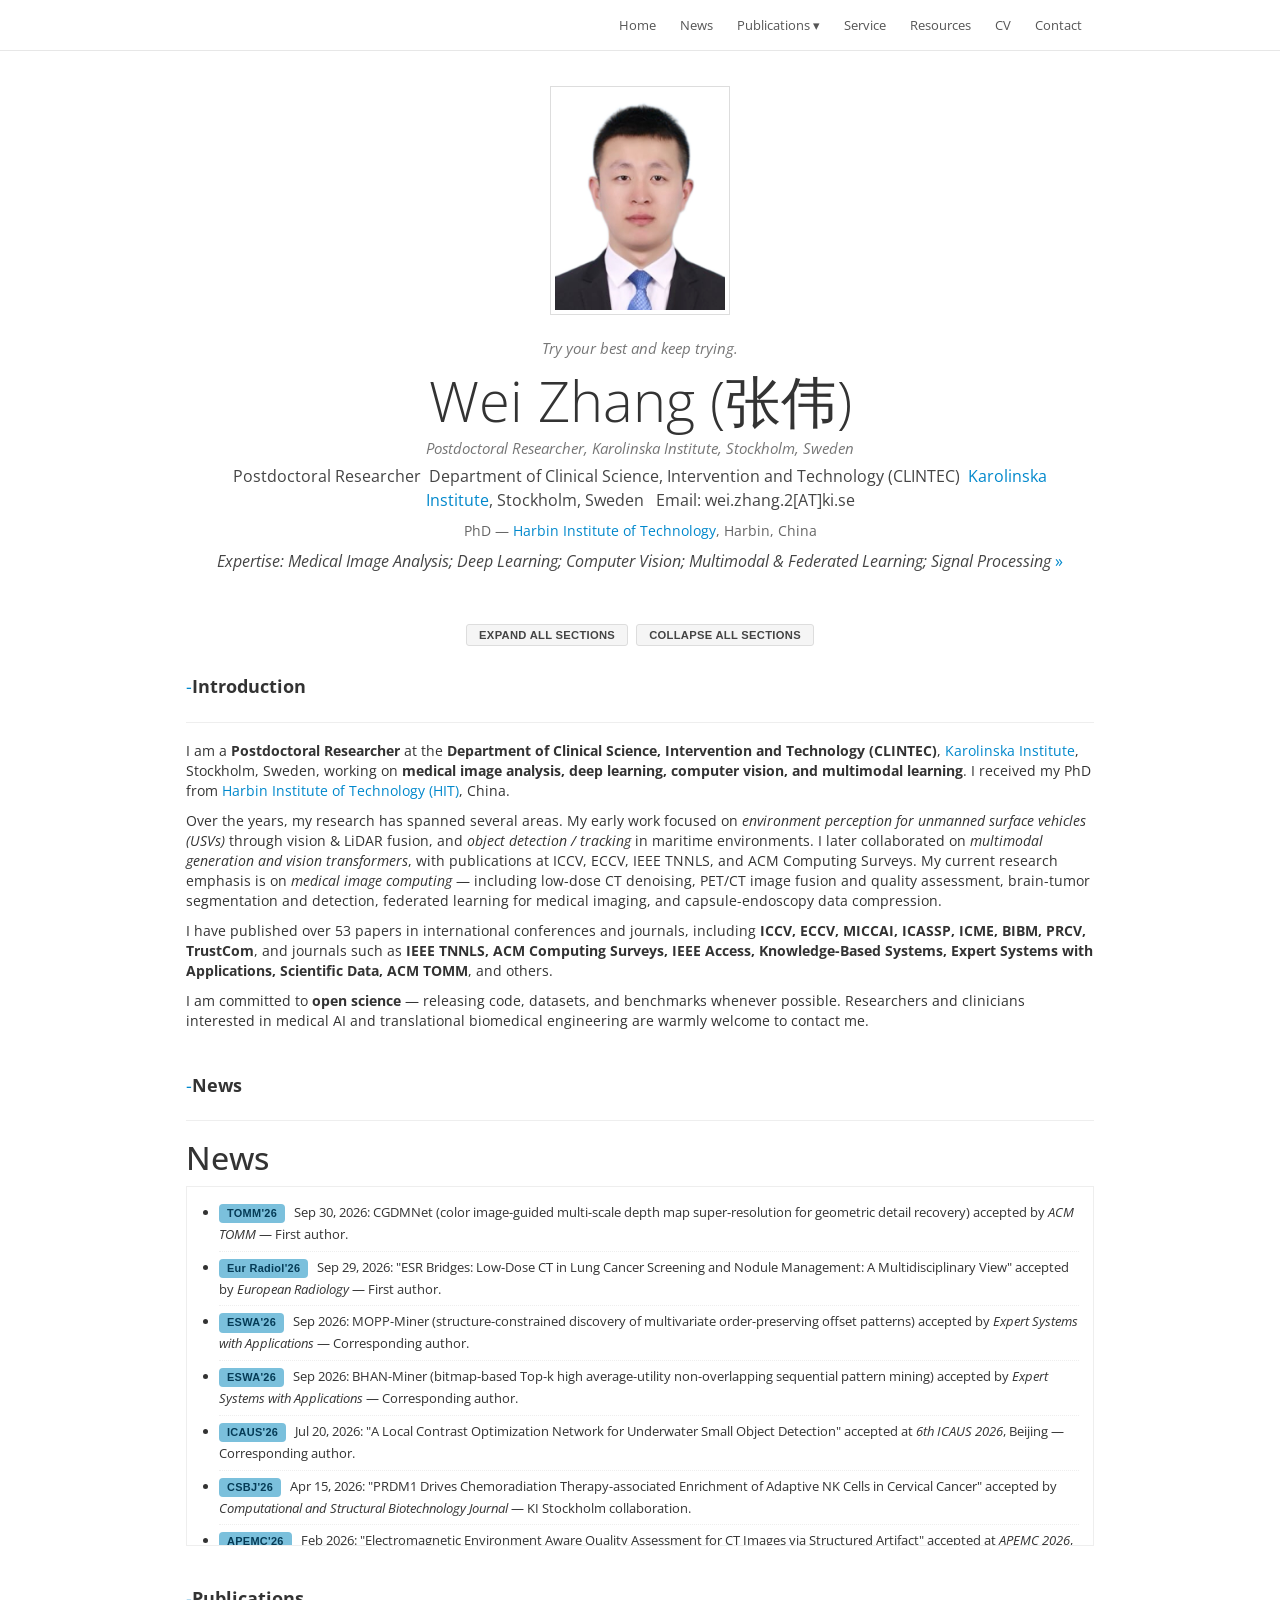
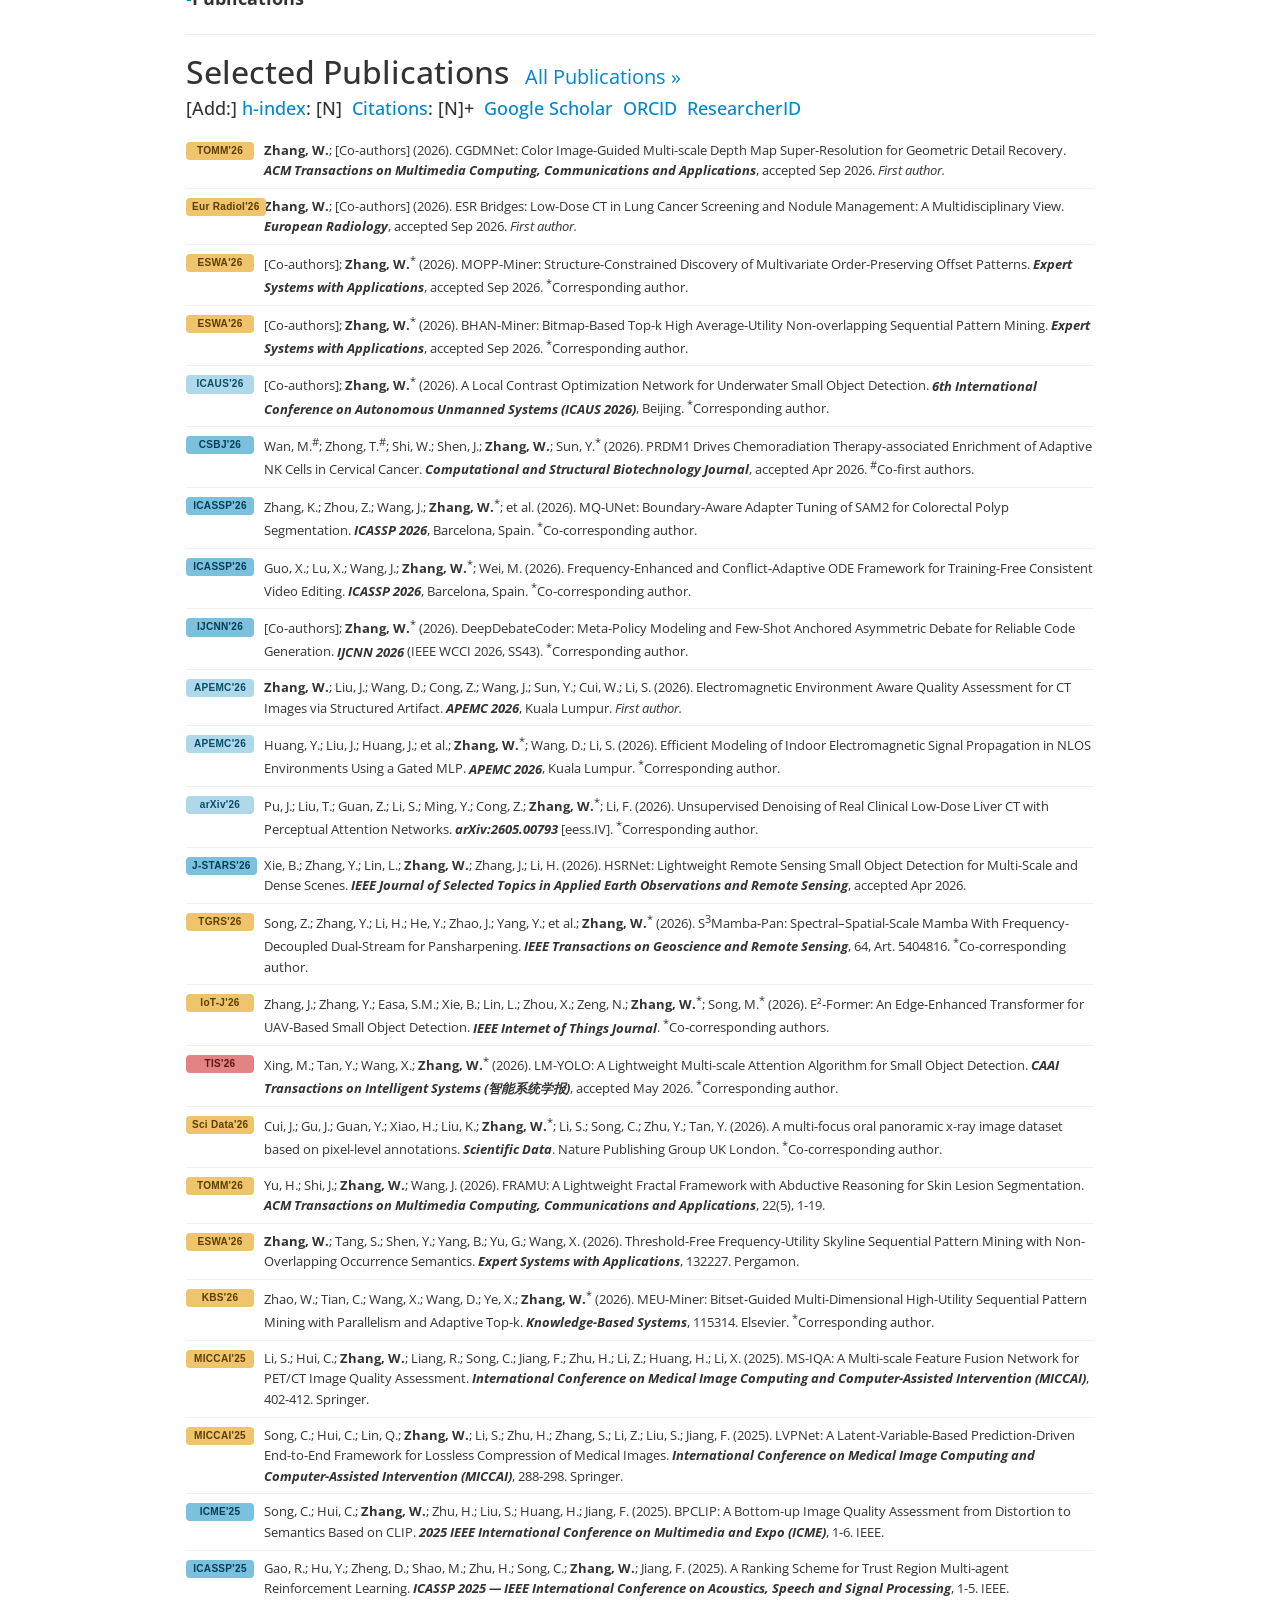
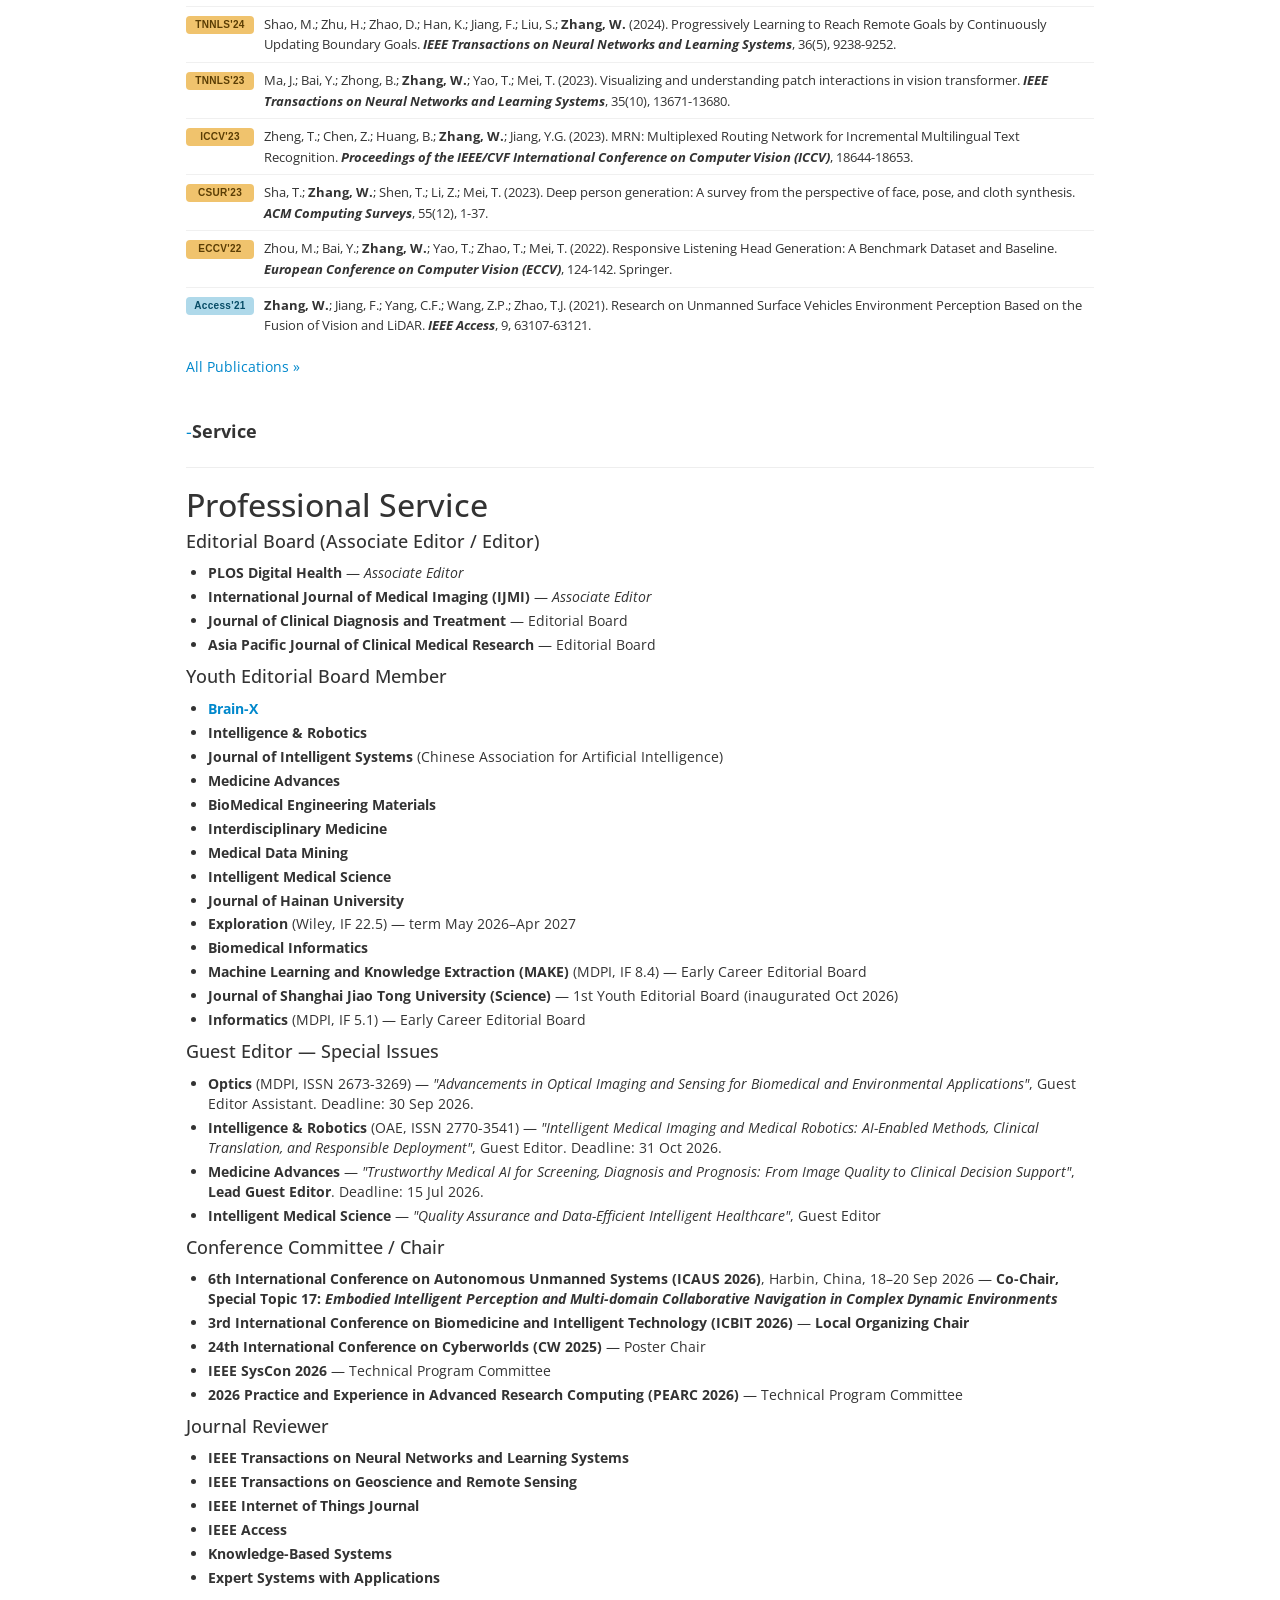
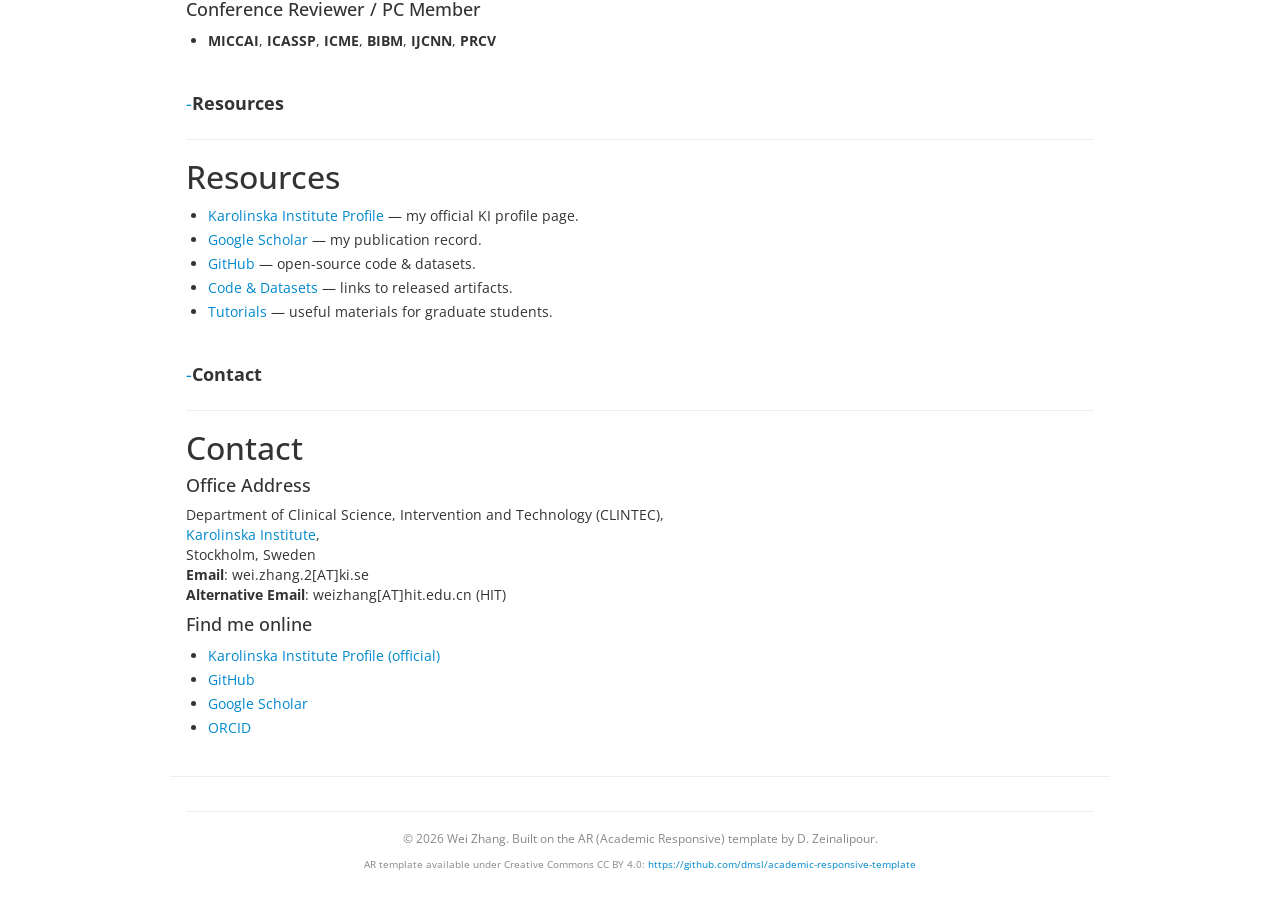
==== index.html @ 5ee2e635 "Add Informatics (MDPI) Early Career Editorial Board to News and Service Co-Authored-By: Claude Sonne" ====
<!DOCTYPE html>
<html lang="en">
<head>
<meta charset="UTF-8">
<meta name="viewport" content="width=device-width, initial-scale=1.0">
<title>[ Wei Zhang @ Karolinska Institute ]</title>
<link rel="stylesheet" href="style.css">
</head>
<body>

<nav class="navbar">
  <div class="navbar-inner">
    <a href="#intro" class="brand">
      <img src="images/logo.jpg" alt="logo" onerror="this.style.display='none'">
    </a>
    <button class="nav-toggle" onclick="document.querySelector('.nav-links').classList.toggle('open')">&#9776;</button>
    <ul class="nav-links">
      <li><a href="#intro">Home</a></li>
      <li><a href="#news">News</a></li>
      <li class="dropdown">
        <a href="#publications">Publications &#9662;</a>
        <ul class="dropdown-menu">
          <li><a href="#publications">Selected</a></li>
          <li><a href="all_publications.html">All</a></li>
        </ul>
      </li>
      <li><a href="#service">Service</a></li>
      <li><a href="#resources">Resources</a></li>
      <li><a href="Wei ZhangCV.pdf">CV</a></li>
      <li><a href="#contact">Contact</a></li>
    </ul>
  </div>
</nav>

<header id="intro" class="header">
  <div class="header-inner">
    <a href="photo.png"><img class="profile-photo" src="photo.png" alt="Wei Zhang"></a>
    <h5 class="motto"><em>Try your best and keep trying.</em></h5>
    <h1 class="name">Wei Zhang (&#24352;&#20255;)</h1>
    <h5><em>Postdoctoral Researcher, Karolinska Institute, Stockholm, Sweden</em></h5>
    <h4>
      Postdoctoral Researcher
      &nbsp;Department of Clinical Science, Intervention and Technology (CLINTEC)
      &nbsp;<a href="https://ki.se/en/people/wei-zhang-2">Karolinska Institute</a>, Stockholm, Sweden
      &nbsp;&nbsp;Email: wei.zhang.2[AT]ki.se
    </h4>
    <h4 style="font-size:14px;color:#666;">
      PhD &mdash; <a href="http://www.hit.edu.cn/">Harbin Institute of Technology</a>, Harbin, China
    </h4>
    <h4><em>Expertise: Medical Image Analysis; Deep Learning; Computer Vision; Multimodal &amp; Federated Learning; Signal Processing</em> <a href="#intro">&raquo;</a></h4>
  </div>
</header>

<div class="container expand-controls">
  <button onclick="expandAll()" class="btn"><strong>EXPAND ALL SECTIONS</strong></button>
  <button onclick="collapseAll()" class="btn"><strong>COLLAPSE ALL SECTIONS</strong></button>
</div>

<section class="container section" id="introduction">
  <details open>
    <summary><strong>Introduction</strong></summary>
    <hr>
    <p>
      I am a <strong>Postdoctoral Researcher</strong> at the <strong>Department of Clinical Science, Intervention and Technology (CLINTEC)</strong>, <a href="https://ki.se/en/people/wei-zhang-2">Karolinska Institute</a>,
      Stockholm, Sweden, working on
      <strong>medical image analysis, deep learning, computer vision, and multimodal learning</strong>.
      I received my PhD from <a href="http://www.hit.edu.cn/">Harbin Institute of Technology (HIT)</a>, China.
    </p>
    <p>
      Over the years, my research has spanned several areas. My early work focused on
      <em>environment perception for unmanned surface vehicles (USVs)</em> through vision &amp; LiDAR fusion,
      and <em>object detection / tracking</em> in maritime environments. I later collaborated on
      <em>multimodal generation and vision transformers</em>, with publications at ICCV, ECCV, IEEE TNNLS,
      and ACM Computing Surveys. My current research emphasis is on
      <em>medical image computing</em> &mdash; including low-dose CT denoising, PET/CT image fusion and quality
      assessment, brain-tumor segmentation and detection, federated learning for medical imaging,
      and capsule-endoscopy data compression.
    </p>
    <p>
      I have published over 53 papers in international conferences and journals, including
      <strong>ICCV, ECCV, MICCAI, ICASSP, ICME, BIBM, PRCV, TrustCom</strong>,
      and journals such as
      <strong>IEEE TNNLS, ACM Computing Surveys, IEEE Access, Knowledge-Based Systems,
      Expert Systems with Applications, Scientific Data, ACM TOMM</strong>, and others.
    </p>
    <p>
      I am committed to <strong>open science</strong> &mdash; releasing code, datasets, and benchmarks
      whenever possible. Researchers and clinicians interested in medical AI and translational
      biomedical engineering are warmly welcome to contact me.
    </p>
  </details>
</section>

<section class="container section" id="news">
  <details open>
    <summary><strong>News</strong></summary>
    <hr>
    <h2>News</h2>
    <ul class="news-list">
      <li><span class="tag tag-paper">TOMM'26</span> Sep 30, 2026: CGDMNet (color image-guided multi-scale depth map super-resolution for geometric detail recovery) accepted by <em>ACM TOMM</em> &mdash; First author.</li>
      <li><span class="tag tag-paper">Eur Radiol'26</span> Sep 29, 2026: "ESR Bridges: Low-Dose CT in Lung Cancer Screening and Nodule Management: A Multidisciplinary View" accepted by <em>European Radiology</em> &mdash; First author.</li>
      <li><span class="tag tag-paper">ESWA'26</span> Sep 2026: MOPP-Miner (structure-constrained discovery of multivariate order-preserving offset patterns) accepted by <em>Expert Systems with Applications</em> &mdash; Corresponding author.</li>
      <li><span class="tag tag-paper">ESWA'26</span> Sep 2026: BHAN-Miner (bitmap-based Top-k high average-utility non-overlapping sequential pattern mining) accepted by <em>Expert Systems with Applications</em> &mdash; Corresponding author.</li>
      <li><span class="tag tag-paper">ICAUS'26</span> Jul 20, 2026: "A Local Contrast Optimization Network for Underwater Small Object Detection" accepted at <em>6th ICAUS 2026</em>, Beijing &mdash; Corresponding author.</li>
      <li><span class="tag tag-paper">CSBJ'26</span> Apr 15, 2026: "PRDM1 Drives Chemoradiation Therapy-associated Enrichment of Adaptive NK Cells in Cervical Cancer" accepted by <em>Computational and Structural Biotechnology Journal</em> &mdash; KI Stockholm collaboration.</li>
      <li><span class="tag tag-paper">APEMC'26</span> Feb 2026: "Electromagnetic Environment Aware Quality Assessment for CT Images via Structured Artifact" accepted at <em>APEMC 2026</em>, Kuala Lumpur &mdash; First author.</li>
      <li><span class="tag tag-paper">APEMC'26</span> Feb 2026: "Efficient Modeling of Indoor Electromagnetic Signal Propagation in NLOS Environments Using a Gated MLP" accepted at <em>APEMC 2026</em>, Kuala Lumpur &mdash; Corresponding author.</li>
      <li><span class="tag tag-paper">IJCNN'26</span> Mar 21, 2026: DeepDebateCoder (meta-policy modeling &amp; few-shot anchored asymmetric debate for reliable code generation) accepted at <em>IJCNN 2026</em> (WCCI 2026, SS43 Computational Intelligence and Software Engineering) &mdash; Corresponding author.</li>
      <li><span class="tag tag-paper">ICASSP'26</span> Apr 21, 2026 (Xplore): Frequency-enhanced &amp; conflict-adaptive ODE framework for training-free consistent video editing accepted at <em>ICASSP 2026</em>, Barcelona &mdash; Co-corresponding author.</li>
      <li><span class="tag tag-paper">ICASSP'26</span> Apr 21, 2026 (Xplore): MQ-UNet (boundary-aware SAM2 adapter for colorectal polyp segmentation) accepted at <em>ICASSP 2026</em>, Barcelona &mdash; Co-corresponding author.</li>
      <li><span class="tag tag-paper">arXiv'26</span> May 1, 2026: Unsupervised denoising for low-dose liver CT with perceptual attention networks released on <a href="https://arxiv.org/abs/2605.00793">arXiv:2605.00793</a> &mdash; Corresponding author.</li>
      <li><span class="tag tag-paper">J-STARS'26</span> Apr 19, 2026: HSRNet (lightweight remote sensing small object detection) accepted by <em>IEEE J-STARS</em> (IF 5.3, Q1).</li>
      <li><span class="tag tag-paper">TGRS'26</span> Apr 21, 2026: S<sup>3</sup>Mamba-Pan (Mamba-based pansharpening with frequency-decoupled dual-stream) published in <em>IEEE Transactions on Geoscience and Remote Sensing</em> (IF 8.6, Q1) &mdash; Co-corresponding author.</li>
      <li><span class="tag tag-paper">IoT-J'26</span> 2026: E&sup2;-Former (edge-enhanced Transformer for UAV-based small object detection) accepted by <em>IEEE Internet of Things Journal</em> &mdash; Corresponding author.</li>
      <li><span class="tag tag-paper">TIS'26</span> May 2026: LM-YOLO (lightweight multi-scale attention for small-object detection) accepted by <em>CAAI Transactions on Intelligent Systems (&#26234;&#33021;&#31995;&#32479;&#23398;&#25253;)</em> &mdash; Corresponding author.</li>
      <li><span class="tag tag-paper">TIS'26</span> Feb 2026: Comparative study on fine-grained controllability of AI image generation accepted by <em>CAAI Transactions on Intelligent Systems (&#26234;&#33021;&#31995;&#32479;&#23398;&#25253;)</em>.</li>
      <li><span class="tag tag-paper">Sci Data'26</span> A multi-focus oral panoramic X-ray image dataset paper accepted by <em>Scientific Data</em> &mdash; Co-corresponding author.</li>
      <li><span class="tag tag-paper">TOMM'26</span> FRAMU (lightweight fractal framework for skin lesion segmentation) accepted by <em>ACM TOMM</em>.</li>
      <li><span class="tag tag-paper">ESWA'26</span> Threshold-free frequency-utility skyline sequential pattern mining accepted by <em>Expert Systems with Applications</em>.</li>
      <li><span class="tag tag-paper">KBS'26</span> MEU-Miner accepted by <em>Knowledge-Based Systems</em> &mdash; Corresponding author.</li>
      <li><span class="tag tag-paper">BIBM'25</span> Nov 2025: Four papers accepted by IEEE BIBM (CMC-GAN, YOLO-DCS, MARS-Net, GAN-based LDCT denoising).</li>
      <li><span class="tag tag-paper">MICCAI'25</span> Jul 2025: Two papers accepted by MICCAI (LVPNet, MS-IQA).</li>
      <li><span class="tag tag-paper">ICME'25</span> Jun 2025: BPCLIP paper accepted by IEEE ICME.</li>
      <li><span class="tag tag-paper">ICASSP'25</span> Apr 2025: Trust-region MARL ranking scheme accepted by ICASSP.</li>
      <li><span class="tag tag-paper">TNNLS'24</span> Paper on continuously updating boundary goals accepted by IEEE TNNLS.</li>
      <li><span class="tag tag-paper">JSPS'25</span> MAET (masked autoencoding for time-series anomaly detection) accepted by <em>Journal of Signal Processing Systems</em>.</li>
      <li><span class="tag tag-paper">Access'24</span> 3D CNN for pulmonary nodule detection accepted by IEEE Access.</li>
      <li><span class="tag tag-paper">Elec'24</span> Supervised deep network for low-dose CT denoising accepted by <em>Electronics</em>.</li>
      <li><span class="tag tag-paper">MONET'24</span> Wireless capsule endoscopy DL compression accepted by <em>Mobile Networks &amp; Applications</em>.</li>
      <li><span class="tag tag-paper">IJIST'24</span> Federated learning framework for brain-tumor segmentation accepted.</li>
      <li><span class="tag tag-paper">TNNLS'23</span> Visualizing and understanding patch interactions in ViT accepted by IEEE TNNLS.</li>
      <li><span class="tag tag-paper">ICCV'23</span> MRN (incremental multilingual text recognition) accepted by ICCV.</li>
      <li><span class="tag tag-paper">CSUR'23</span> Survey on deep person generation accepted by ACM Computing Surveys.</li>
      <li><span class="tag tag-paper">Access'21</span> Research on USV environment perception accepted by IEEE Access.</li>
      <li><span class="tag tag-grant">Grant</span> <b>Dec 2025:</b> Awarded by <a href="https://www.larshiertasminne.se/">Stiftelsen Lars Hiertas Minne</a> (Sweden), 160,000 SEK, for the project "<em>Robust PET/CT Quality Assessment Methods for Clinical Applications</em>" (PI).</li>
      <li><span class="tag tag-editor">Editor</span> Oct 2026: Confirmed onto the Early Career Editorial Board of <em>Informatics</em>, MDPI (IF 5.1, CiteScore 9.1, Q1).</li>
      <li><span class="tag tag-editor">Editor</span> Sep 29, 2026: Welcomed to the inaugural Youth Editorial Board of <em>Journal of Shanghai Jiao Tong University (Science)</em>; inauguration ceremony 23 Oct 2026, Xuhui Campus, SJTU.</li>
      <li><span class="tag tag-editor">Editor</span> Jul 31, 2026: Invited onto the Early Career Editorial Board of <em>Machine Learning and Knowledge Extraction (MAKE)</em>, MDPI (IF 8.4, Q1).</li>
      <li><span class="tag tag-editor">Editor</span> Jun 8, 2026: Welcomed as Youth Editorial Board Member of <em>Biomedical Informatics</em>.</li>
      <li><span class="tag tag-editor">Editor</span> Apr 30, 2026: Appointed Youth Editorial Board Member of <em>Exploration</em> (Wiley, IF 22.5), term May 2026&ndash;Apr 2027.</li>
      <li><span class="tag tag-journey">New Journey</span> <em>(Add: 加入新单位 / 访问学者 etc.)</em></li>
      <li><span class="tag tag-book">Book</span> <em>(Add: 专著 / 章节 etc.)</em></li>
    </ul>
  </details>
</section>

<section class="container section" id="publications">
  <details open>
    <summary><strong>Publications</strong></summary>
    <hr>
    <h2>Selected Publications <a href="all_publications.html" class="small-link">All Publications &raquo;</a></h2>
    <h4>
      [Add:] <a href="#">h-index</a>: [N]
      &nbsp;<a href="#">Citations</a>: [N]+
      &nbsp;<a href="https://scholar.google.com/">Google Scholar</a>
      &nbsp;<a href="#">ORCID</a>
      &nbsp;<a href="#">ResearcherID</a>
    </h4>
    <ul class="pub-list">
        <li><span class="venue-tag v-top">TOMM'26</span>
        <b>Zhang, W.</b>; [Co-authors] (2026). CGDMNet: Color Image-Guided Multi-scale Depth Map Super-Resolution for Geometric Detail Recovery. <strong><em>ACM Transactions on Multimedia Computing, Communications and Applications</em></strong>, accepted Sep 2026. <em>First author.</em>
        </li>

        <li><span class="venue-tag v-top">Eur Radiol'26</span>
        <b>Zhang, W.</b>; [Co-authors] (2026). ESR Bridges: Low-Dose CT in Lung Cancer Screening and Nodule Management: A Multidisciplinary View. <strong><em>European Radiology</em></strong>, accepted Sep 2026. <em>First author.</em>
        </li>

        <li><span class="venue-tag v-top">ESWA'26</span>
        [Co-authors]; <b>Zhang, W.</b><sup>*</sup> (2026). MOPP-Miner: Structure-Constrained Discovery of Multivariate Order-Preserving Offset Patterns. <strong><em>Expert Systems with Applications</em></strong>, accepted Sep 2026. <sup>*</sup>Corresponding author.
        </li>

        <li><span class="venue-tag v-top">ESWA'26</span>
        [Co-authors]; <b>Zhang, W.</b><sup>*</sup> (2026). BHAN-Miner: Bitmap-Based Top-k High Average-Utility Non-overlapping Sequential Pattern Mining. <strong><em>Expert Systems with Applications</em></strong>, accepted Sep 2026. <sup>*</sup>Corresponding author.
        </li>

        <li><span class="venue-tag v-minor">ICAUS'26</span>
        [Co-authors]; <b>Zhang, W.</b><sup>*</sup> (2026). A Local Contrast Optimization Network for Underwater Small Object Detection. <strong><em>6th International Conference on Autonomous Unmanned Systems (ICAUS 2026)</em></strong>, Beijing. <sup>*</sup>Corresponding author.
        </li>

        <li><span class="venue-tag v-major">CSBJ'26</span>
        Wan, M.<sup>#</sup>; Zhong, T.<sup>#</sup>; Shi, W.; Shen, J.; <b>Zhang, W.</b>; Sun, Y.<sup>*</sup> (2026). PRDM1 Drives Chemoradiation Therapy-associated Enrichment of Adaptive NK Cells in Cervical Cancer. <strong><em>Computational and Structural Biotechnology Journal</em></strong>, accepted Apr 2026. <sup>#</sup>Co-first authors.
        </li>

        <li><span class="venue-tag v-major">ICASSP'26</span>
        Zhang, K.; Zhou, Z.; Wang, J.; <b>Zhang, W.</b><sup>*</sup>; et al. (2026). MQ-UNet: Boundary-Aware Adapter Tuning of SAM2 for Colorectal Polyp Segmentation. <strong><em>ICASSP 2026</em></strong>, Barcelona, Spain. <sup>*</sup>Co-corresponding author.
        </li>

        <li><span class="venue-tag v-major">ICASSP'26</span>
        Guo, X.; Lu, X.; Wang, J.; <b>Zhang, W.</b><sup>*</sup>; Wei, M. (2026). Frequency-Enhanced and Conflict-Adaptive ODE Framework for Training-Free Consistent Video Editing. <strong><em>ICASSP 2026</em></strong>, Barcelona, Spain. <sup>*</sup>Co-corresponding author.
        </li>

        <li><span class="venue-tag v-major">IJCNN'26</span>
        [Co-authors]; <b>Zhang, W.</b><sup>*</sup> (2026). DeepDebateCoder: Meta-Policy Modeling and Few-Shot Anchored Asymmetric Debate for Reliable Code Generation. <strong><em>IJCNN 2026</em></strong> (IEEE WCCI 2026, SS43). <sup>*</sup>Corresponding author.
        </li>

        <li><span class="venue-tag v-minor">APEMC'26</span>
        <b>Zhang, W.</b>; Liu, J.; Wang, D.; Cong, Z.; Wang, J.; Sun, Y.; Cui, W.; Li, S. (2026). Electromagnetic Environment Aware Quality Assessment for CT Images via Structured Artifact. <strong><em>APEMC 2026</em></strong>, Kuala Lumpur. <em>First author.</em>
        </li>

        <li><span class="venue-tag v-minor">APEMC'26</span>
        Huang, Y.; Liu, J.; Huang, J.; et al.; <b>Zhang, W.</b><sup>*</sup>; Wang, D.; Li, S. (2026). Efficient Modeling of Indoor Electromagnetic Signal Propagation in NLOS Environments Using a Gated MLP. <strong><em>APEMC 2026</em></strong>, Kuala Lumpur. <sup>*</sup>Corresponding author.
        </li>

        <li><span class="venue-tag v-minor">arXiv'26</span>
        Pu, J.; Liu, T.; Guan, Z.; Li, S.; Ming, Y.; Cong, Z.; <b>Zhang, W.</b><sup>*</sup>; Li, F. (2026). Unsupervised Denoising of Real Clinical Low-Dose Liver CT with Perceptual Attention Networks. <strong><em>arXiv:2605.00793</em></strong> [eess.IV]. <sup>*</sup>Corresponding author.
        </li>

        <li><span class="venue-tag v-major">J-STARS'26</span>
        Xie, B.; Zhang, Y.; Lin, L.; <b>Zhang, W.</b>; Zhang, J.; Li, H. (2026). HSRNet: Lightweight Remote Sensing Small Object Detection for Multi-Scale and Dense Scenes. <strong><em>IEEE Journal of Selected Topics in Applied Earth Observations and Remote Sensing</em></strong>, accepted Apr 2026.
        </li>

        <li><span class="venue-tag v-top">TGRS'26</span>
        Song, Z.; Zhang, Y.; Li, H.; He, Y.; Zhao, J.; Yang, Y.; et al.; <b>Zhang, W.</b><sup>*</sup> (2026). S<sup>3</sup>Mamba-Pan: Spectral&ndash;Spatial-Scale Mamba With Frequency-Decoupled Dual-Stream for Pansharpening. <strong><em>IEEE Transactions on Geoscience and Remote Sensing</em></strong>, 64, Art. 5404816. <sup>*</sup>Co-corresponding author.
        </li>

        <li><span class="venue-tag v-top">IoT-J'26</span>
        Zhang, J.; Zhang, Y.; Easa, S.M.; Xie, B.; Lin, L.; Zhou, X.; Zeng, N.; <b>Zhang, W.</b><sup>*</sup>; Song, M.<sup>*</sup> (2026). E&sup2;-Former: An Edge-Enhanced Transformer for UAV-Based Small Object Detection. <strong><em>IEEE Internet of Things Journal</em></strong>. <sup>*</sup>Co-corresponding authors.
        </li>

        <li><span class="venue-tag v-cn">TIS'26</span>
        Xing, M.; Tan, Y.; Wang, X.; <b>Zhang, W.</b><sup>*</sup> (2026). LM-YOLO: A Lightweight Multi-scale Attention Algorithm for Small Object Detection. <strong><em>CAAI Transactions on Intelligent Systems (&#26234;&#33021;&#31995;&#32479;&#23398;&#25253;)</em></strong>, accepted May 2026. <sup>*</sup>Corresponding author.
        </li>

        <li><span class="venue-tag v-top">Sci Data'26</span>
        Cui, J.; Gu, J.; Guan, Y.; Xiao, H.; Liu, K.; <b>Zhang, W.</b><sup>*</sup>; Li, S.; Song, C.; Zhu, Y.; Tan, Y. (2026). A multi-focus oral panoramic x-ray image dataset based on pixel-level annotations. <strong><em>Scientific Data</em></strong>. Nature Publishing Group UK London. <sup>*</sup>Co-corresponding author.
        </li>

        <li><span class="venue-tag v-top">TOMM'26</span>
        Yu, H.; Shi, J.; <b>Zhang, W.</b>; Wang, J. (2026). FRAMU: A Lightweight Fractal Framework with Abductive Reasoning for Skin Lesion Segmentation. <strong><em>ACM Transactions on Multimedia Computing, Communications and Applications</em></strong>, 22(5), 1-19.
        </li>

        <li><span class="venue-tag v-top">ESWA'26</span>
        <b>Zhang, W.</b>; Tang, S.; Shen, Y.; Yang, B.; Yu, G.; Wang, X. (2026). Threshold-Free Frequency-Utility Skyline Sequential Pattern Mining with Non-Overlapping Occurrence Semantics. <strong><em>Expert Systems with Applications</em></strong>, 132227. Pergamon.
        </li>

        <li><span class="venue-tag v-top">KBS'26</span>
        Zhao, W.; Tian, C.; Wang, X.; Wang, D.; Ye, X.; <b>Zhang, W.</b><sup>*</sup> (2026). MEU-Miner: Bitset-Guided Multi-Dimensional High-Utility Sequential Pattern Mining with Parallelism and Adaptive Top-k. <strong><em>Knowledge-Based Systems</em></strong>, 115314. Elsevier. <sup>*</sup>Corresponding author.
        </li>

        <li><span class="venue-tag v-top">MICCAI'25</span>
        Li, S.; Hui, C.; <b>Zhang, W.</b>; Liang, R.; Song, C.; Jiang, F.; Zhu, H.; Li, Z.; Huang, H.; Li, X. (2025). MS-IQA: A Multi-scale Feature Fusion Network for PET/CT Image Quality Assessment. <strong><em>International Conference on Medical Image Computing and Computer-Assisted Intervention (MICCAI)</em></strong>, 402-412. Springer.
        </li>

        <li><span class="venue-tag v-top">MICCAI'25</span>
        Song, C.; Hui, C.; Lin, Q.; <b>Zhang, W.</b>; Li, S.; Zhu, H.; Zhang, S.; Li, Z.; Liu, S.; Jiang, F. (2025). LVPNet: A Latent-Variable-Based Prediction-Driven End-to-End Framework for Lossless Compression of Medical Images. <strong><em>International Conference on Medical Image Computing and Computer-Assisted Intervention (MICCAI)</em></strong>, 288-298. Springer.
        </li>

        <li><span class="venue-tag v-major">ICME'25</span>
        Song, C.; Hui, C.; <b>Zhang, W.</b>; Zhu, H.; Liu, S.; Huang, H.; Jiang, F. (2025). BPCLIP: A Bottom-up Image Quality Assessment from Distortion to Semantics Based on CLIP. <strong><em>2025 IEEE International Conference on Multimedia and Expo (ICME)</em></strong>, 1-6. IEEE.
        </li>

        <li><span class="venue-tag v-major">ICASSP'25</span>
        Gao, R.; Hu, Y.; Zheng, D.; Shao, M.; Zhu, H.; Song, C.; <b>Zhang, W.</b>; Jiang, F. (2025). A Ranking Scheme for Trust Region Multi-agent Reinforcement Learning. <strong><em>ICASSP 2025 &mdash; IEEE International Conference on Acoustics, Speech and Signal Processing</em></strong>, 1-5. IEEE.
        </li>

        <li><span class="venue-tag v-top">TNNLS'24</span>
        Shao, M.; Zhu, H.; Zhao, D.; Han, K.; Jiang, F.; Liu, S.; <b>Zhang, W.</b> (2024). Progressively Learning to Reach Remote Goals by Continuously Updating Boundary Goals. <strong><em>IEEE Transactions on Neural Networks and Learning Systems</em></strong>, 36(5), 9238-9252.
        </li>

        <li><span class="venue-tag v-top">TNNLS'23</span>
        Ma, J.; Bai, Y.; Zhong, B.; <b>Zhang, W.</b>; Yao, T.; Mei, T. (2023). Visualizing and understanding patch interactions in vision transformer. <strong><em>IEEE Transactions on Neural Networks and Learning Systems</em></strong>, 35(10), 13671-13680.
        </li>

        <li><span class="venue-tag v-top">ICCV'23</span>
        Zheng, T.; Chen, Z.; Huang, B.; <b>Zhang, W.</b>; Jiang, Y.G. (2023). MRN: Multiplexed Routing Network for Incremental Multilingual Text Recognition. <strong><em>Proceedings of the IEEE/CVF International Conference on Computer Vision (ICCV)</em></strong>, 18644-18653.
        </li>

        <li><span class="venue-tag v-top">CSUR'23</span>
        Sha, T.; <b>Zhang, W.</b>; Shen, T.; Li, Z.; Mei, T. (2023). Deep person generation: A survey from the perspective of face, pose, and cloth synthesis. <strong><em>ACM Computing Surveys</em></strong>, 55(12), 1-37.
        </li>

        <li><span class="venue-tag v-top">ECCV'22</span>
        Zhou, M.; Bai, Y.; <b>Zhang, W.</b>; Yao, T.; Zhao, T.; Mei, T. (2022). Responsive Listening Head Generation: A Benchmark Dataset and Baseline. <strong><em>European Conference on Computer Vision (ECCV)</em></strong>, 124-142. Springer.
        </li>

        <li><span class="venue-tag v-minor">Access'21</span>
        <b>Zhang, W.</b>; Jiang, F.; Yang, C.F.; Wang, Z.P.; Zhao, T.J. (2021). Research on Unmanned Surface Vehicles Environment Perception Based on the Fusion of Vision and LiDAR. <strong><em>IEEE Access</em></strong>, 9, 63107-63121.
        </li>
    </ul>
    <p><a href="all_publications.html">All Publications &raquo;</a></p>
  </details>
</section>

<section class="container section" id="service">
  <details open>
    <summary><strong>Service</strong></summary>
    <hr>
    <h2>Professional Service</h2>

    <h4>Editorial Board (Associate Editor / Editor)</h4>
    <ul>
      <li><strong>PLOS Digital Health</strong> &mdash; <em>Associate Editor</em></li>
      <li><strong>International Journal of Medical Imaging (IJMI)</strong> &mdash; <em>Associate Editor</em></li>
      <li><strong>Journal of Clinical Diagnosis and Treatment</strong> &mdash; Editorial Board</li>
      <li><strong>Asia Pacific Journal of Clinical Medical Research</strong> &mdash; Editorial Board</li>
    </ul>

    <h4>Youth Editorial Board Member</h4>
    <ul>
      <li><strong><a href="https://www.brain-x.science/">Brain-X</a></strong></li>
      <li><strong>Intelligence &amp; Robotics</strong></li>
      <li><strong>Journal of Intelligent Systems</strong> (Chinese Association for Artificial Intelligence)</li>
      <li><strong>Medicine Advances</strong></li>
      <li><strong>BioMedical Engineering Materials</strong></li>
      <li><strong>Interdisciplinary Medicine</strong></li>
      <li><strong>Medical Data Mining</strong></li>
      <li><strong>Intelligent Medical Science</strong></li>
      <li><strong>Journal of Hainan University</strong></li>
      <li><strong>Exploration</strong> (Wiley, IF 22.5) &mdash; term May 2026&ndash;Apr 2027</li>
      <li><strong>Biomedical Informatics</strong></li>
      <li><strong>Machine Learning and Knowledge Extraction (MAKE)</strong> (MDPI, IF 8.4) &mdash; Early Career Editorial Board</li>
      <li><strong>Journal of Shanghai Jiao Tong University (Science)</strong> &mdash; 1st Youth Editorial Board (inaugurated Oct 2026)</li>
      <li><strong>Informatics</strong> (MDPI, IF 5.1) &mdash; Early Career Editorial Board</li>
    </ul>

    <h4>Guest Editor &mdash; Special Issues</h4>
    <ul>
      <li><strong>Optics</strong> (MDPI, ISSN 2673-3269) &mdash; <em>"Advancements in Optical Imaging and Sensing for Biomedical and Environmental Applications"</em>, Guest Editor Assistant. Deadline: 30 Sep 2026.</li>
      <li><strong>Intelligence &amp; Robotics</strong> (OAE, ISSN 2770-3541) &mdash; <em>"Intelligent Medical Imaging and Medical Robotics: AI-Enabled Methods, Clinical Translation, and Responsible Deployment"</em>, Guest Editor. Deadline: 31 Oct 2026.</li>
      <li><strong>Medicine Advances</strong> &mdash; <em>"Trustworthy Medical AI for Screening, Diagnosis and Prognosis: From Image Quality to Clinical Decision Support"</em>, <b>Lead Guest Editor</b>. Deadline: 15 Jul 2026.</li>
      <li><strong>Intelligent Medical Science</strong> &mdash; <em>"Quality Assurance and Data-Efficient Intelligent Healthcare"</em>, Guest Editor</li>
    </ul>

    <h4>Conference Committee / Chair</h4>
    <ul>
      <li><strong>6th International Conference on Autonomous Unmanned Systems (ICAUS 2026)</strong>, Harbin, China, 18&ndash;20 Sep 2026 &mdash; <b>Co-Chair, Special Topic 17: <em>Embodied Intelligent Perception and Multi-domain Collaborative Navigation in Complex Dynamic Environments</em></b></li>
      <li><strong>3rd International Conference on Biomedicine and Intelligent Technology (ICBIT 2026)</strong> &mdash; <b>Local Organizing Chair</b></li>
      <li><strong>24th International Conference on Cyberworlds (CW 2025)</strong> &mdash; Poster Chair</li>
      <li><strong>IEEE SysCon 2026</strong> &mdash; Technical Program Committee</li>
      <li><strong>2026 Practice and Experience in Advanced Research Computing (PEARC 2026)</strong> &mdash; Technical Program Committee</li>
    </ul>

    <h4>Journal Reviewer</h4>
    <ul>
      <li><strong>IEEE Transactions on Neural Networks and Learning Systems</strong></li>
      <li><strong>IEEE Transactions on Geoscience and Remote Sensing</strong></li>
      <li><strong>IEEE Internet of Things Journal</strong></li>
      <li><strong>IEEE Access</strong></li>
      <li><strong>Knowledge-Based Systems</strong></li>
      <li><strong>Expert Systems with Applications</strong></li>
    </ul>

    <h4>Conference Reviewer / PC Member</h4>
    <ul>
      <li><strong>MICCAI</strong>, <strong>ICASSP</strong>, <strong>ICME</strong>, <strong>BIBM</strong>, <strong>IJCNN</strong>, <strong>PRCV</strong></li>
    </ul>
  </details>
</section>

<section class="container section" id="resources">
  <details open>
    <summary><strong>Resources</strong></summary>
    <hr>
    <h2>Resources</h2>
    <ul>
      <li><a href="https://ki.se/en/people/wei-zhang-2">Karolinska Institute Profile</a> &mdash; my official KI profile page.</li>
      <li><a href="https://scholar.google.com/">Google Scholar</a> &mdash; my publication record.</li>
      <li><a href="https://github.com/tiandaochouqin-Wei">GitHub</a> &mdash; open-source code &amp; datasets.</li>
      <li><a href="#">Code &amp; Datasets</a> &mdash; links to released artifacts.</li>
      <li><a href="#">Tutorials</a> &mdash; useful materials for graduate students.</li>
    </ul>
  </details>
</section>

<section class="container section" id="contact">
  <details open>
    <summary><strong>Contact</strong></summary>
    <hr>
    <h2>Contact</h2>
    <h4>Office Address</h4>
    <p>
      Department of Clinical Science, Intervention and Technology (CLINTEC),<br>
      <a href="https://ki.se/en/people/wei-zhang-2">Karolinska Institute</a>,<br>
      Stockholm, Sweden<br>
      <strong>Email</strong>: wei.zhang.2[AT]ki.se<br>
      <strong>Alternative Email</strong>: weizhang[AT]hit.edu.cn (HIT)
    </p>
    <h4>Find me online</h4>
    <ul>
      <li><a href="https://ki.se/en/people/wei-zhang-2">Karolinska Institute Profile (official)</a></li>
      <li><a href="https://github.com/tiandaochouqin-Wei">GitHub</a></li>
      <li><a href="https://scholar.google.com/">Google Scholar</a></li>
      <li><a href="#">ORCID</a></li>
    </ul>
  </details>
</section>

<footer class="footer">
  <hr>
  <p>&copy; 2026 Wei Zhang. Built on the AR (Academic Responsive) template by D. Zeinalipour.</p>
  <p style="font-size:0.85em;color:#888;">AR template available under Creative Commons CC BY 4.0:
    <a href="https://github.com/dmsl/academic-responsive-template">https://github.com/dmsl/academic-responsive-template</a>
  </p>
</footer>

<script>
function expandAll() { document.querySelectorAll('details').forEach(d => d.open = true); }
function collapseAll() { document.querySelectorAll('details').forEach(d => d.open = false); }
document.querySelectorAll('a[href^="#"]').forEach(a => {
  a.addEventListener('click', function(e) {
    const tgt = document.querySelector(this.getAttribute('href'));
    if (tgt) {
      e.preventDefault();
      tgt.scrollIntoView({behavior:'smooth', block:'start'});
      const det = tgt.querySelector('details');
      if (det) det.open = true;
    }
  });
});
</script>
</body>
</html>
---- style.css ----
/* =====================================================
   Academic Homepage  ~  AR-template flavored
   Designed to closely mirror jieyunbai.github.io
   ===================================================== */
@import url('https://fonts.googleapis.com/css2?family=Open+Sans:wght@300;400;600;700&display=swap');

* { box-sizing: border-box; }
html { scroll-behavior: smooth; scroll-padding-top: 60px; }
body {
  margin: 0;
  font-family: "Open Sans", "Helvetica Neue", Helvetica, Arial,
               "PingFang SC", "Microsoft YaHei", sans-serif;
  font-size: 14px;
  line-height: 1.428;
  color: #333333;
  background: #ffffff;
}

a { color: #08c; text-decoration: none; }
a:hover { color: #005580; text-decoration: underline; }

h1, h2, h3, h4, h5 {
  font-family: inherit;
  font-weight: 500;
  color: inherit;
  line-height: 1.1;
  margin: 10px 0;
}
h1 { font-size: 38.5px; margin-top: 20px; margin-bottom: 10px; }
h2 { font-size: 31.5px; margin-top: 20px; margin-bottom: 10px; }
h3 { font-size: 24.5px; margin-top: 20px; margin-bottom: 10px; }
h4 { font-size: 17.5px; margin-top: 10px; margin-bottom: 10px; }
h5 { font-size: 14px;   margin-top: 10px; margin-bottom: 10px; color: #555; }

hr {
  border: 0;
  border-top: 1px solid #eeeeee;
  margin: 18px 0;
}

p { margin: 0 0 10px; }
em { font-style: italic; }
strong, b { font-weight: 700; }

/* ---------- Navigation ---------- */
.navbar {
  position: sticky;
  top: 0;
  z-index: 1000;
  background: #fff;
  border-bottom: 1px solid #e7e7e7;
  min-height: 50px;
}
.navbar-inner {
  max-width: 940px;
  margin: 0 auto;
  display: flex;
  align-items: center;
  padding: 0 16px;
  min-height: 50px;
}
.brand img { height: 34px; }
.nav-toggle {
  display: none;
  margin-left: auto;
  font-size: 1.4em;
  background: none;
  border: 1px solid #ddd;
  padding: 4px 10px;
  border-radius: 3px;
  cursor: pointer;
}
.nav-links {
  list-style: none;
  margin: 0 0 0 auto;
  padding: 0;
  display: flex;
}
.nav-links li { position: relative; }
.nav-links > li > a {
  display: block;
  padding: 15px 12px;
  color: #555;
  font-size: 0.95em;
  line-height: 20px;
}
.nav-links > li > a:hover {
  color: #08c;
  text-decoration: none;
  background: #fafafa;
}
.dropdown-menu {
  display: none;
  position: absolute;
  top: 100%; left: 0;
  background: #fff;
  border: 1px solid #ddd;
  list-style: none;
  margin: 0;
  padding: 4px 0;
  min-width: 140px;
  box-shadow: 0 2px 4px rgba(0,0,0,0.1);
}
.dropdown:hover .dropdown-menu { display: block; }
.dropdown-menu a {
  display: block;
  padding: 6px 18px;
  color: #555;
}
.dropdown-menu a:hover { background: #f5f5f5; color: #08c; text-decoration: none; }

/* ---------- Header / hero ---------- */
.header {
  background: #fff;
  padding: 35px 16px 25px;
  text-align: center;
}
.header-inner { max-width: 880px; margin: 0 auto; }
.profile-photo {
  width: 180px;
  height: auto;
  max-width: 100%;
  border-radius: 0;
  border: 1px solid #ddd;
  padding: 4px;
  background: #fff;
  margin-bottom: 14px;
}
.motto {
  color: #999;
  font-style: italic;
  font-weight: 300;
  font-size: 17px;
  margin: 8px 0;
}
.name {
  font-size: 56px;
  font-weight: 300;
  line-height: 1.1;
  margin: 14px 0 8px;
  color: #333;
}
.header h4 { color: #444; margin: 8px 0; font-weight: 400; font-size: 16px; line-height: 1.5; }
.header h5 { color: #777; font-style: italic; font-weight: 400; font-size: 15px; margin: 6px 0; }

/* ---------- Container & sections ---------- */
.container {
  max-width: 940px;
  margin: 0 auto;
  padding: 0 16px;
}
.section {
  background: #fff;
  margin: 10px auto;
  padding: 6px 16px;
  border: 0;
  border-radius: 0;
  box-shadow: none;
}
.section details > summary {
  cursor: pointer;
  list-style: none;
  font-size: 18px;
  font-weight: 700;
  color: #333;
  padding: 10px 0 4px;
  outline: none;
  letter-spacing: 0;
  text-transform: none;
}
.section details > summary::-webkit-details-marker { display: none; }
.section details > summary::before {
  content: "+ ";
  display: inline-block;
  color: #999;
  font-weight: 400;
}
.section details[open] > summary::before {
  content: "- ";
  color: #08c;
}

/* Expand/collapse controls */
.expand-controls {
  margin: 16px auto 0;
  text-align: center;
}
.btn {
  background: #f5f5f5;
  border: 1px solid #ddd;
  color: #444;
  padding: 4px 12px;
  border-radius: 3px;
  font-size: 0.8em;
  cursor: pointer;
  margin: 2px;
  text-decoration: none;
  display: inline-block;
  letter-spacing: 0.3px;
}
.btn:hover {
  background: #e6e6e6;
  color: #08c;
  text-decoration: none;
}

/* ---------- News list ---------- */
.news-list {
  list-style: none;
  padding-left: 0;
  margin: 8px 0;
  max-height: 360px;
  overflow-y: auto;
  border: 1px solid #eee;
  padding: 10px 14px;
}
.news-list li {
  padding: 5px 0;
  border-bottom: 1px dotted #eee;
  font-size: 0.92em;
  line-height: 1.7;
  list-style: disc;
  margin-left: 18px;
}
.news-list li:last-child { border-bottom: 0; }
.news-list strong { color: #333; }

/* ---------- Badge / pill tags ---------- */
.tag {
  display: inline-block;
  padding: 2px 8px;
  margin: 0 6px 0 0;
  border-radius: 4px;
  font-size: 0.85em;
  font-weight: 600;
  letter-spacing: 0.3px;
  line-height: 1.4;
  white-space: nowrap;
  vertical-align: middle;
  font-family: "Helvetica Neue", Helvetica, Arial, sans-serif;
}
/* Paper acceptance — blue */
.tag-paper   { background: #7BC0DC; color: #053b56; }
/* Editorial / reviewer — amber/yellow */
.tag-editor  { background: #F0C36D; color: #5a3d04; }
/* Grant / proposal — green */
.tag-grant   { background: #9ECA7A; color: #2c4d0f; }
/* New journey / new affiliation — orange */
.tag-journey { background: #F0B070; color: #5e2f08; }
/* Book / monograph — lighter blue */
.tag-book    { background: #AFD9EA; color: #074c66; }

.small-link { font-size: 0.65em; margin-left: 8px; font-weight: 400; }

/* ---------- Publications (Bai style) ---------- */
.pub-list {
  list-style: none;
  padding-left: 0;
}
.pub-list li {
  padding: 7px 0 7px 78px;
  margin: 0;
  position: relative;
  border: 0;
  border-bottom: 1px solid #f0f0f0;
  background: transparent;
  border-radius: 0;
  font-size: 0.92em;
  line-height: 1.6;
}
.pub-list li:last-child { border-bottom: 0; }
.venue-tag {
  position: absolute;
  left: 0;
  top: 9px;
  min-width: 68px;
  text-align: center;
  display: inline-block;
  padding: 1px 6px;
  background: #7BC0DC;
  color: #053b56;
  font-size: 0.78em;
  font-weight: 600;
  border-radius: 4px;
  letter-spacing: 0.3px;
  font-family: "Helvetica Neue", Helvetica, Arial, sans-serif;
}
/* Venue color variants — re-color based on tier */
.venue-tag.v-top    { background: #F0C36D; color: #5a3d04; }   /* TOP conferences/journals */
.venue-tag.v-major  { background: #7BC0DC; color: #053b56; }   /* MICCAI/TNNLS/etc */
.venue-tag.v-minor  { background: #AFD9EA; color: #074c66; }   /* Workshop/IEEE Access */
.venue-tag.v-cn     { background: #E48383; color: #5a1414; }   /* Chinese top journals (TIS/JEIT/etc) */

/* ---------- Lists in sections ---------- */
.section ul:not(.pub-list):not(.news-list):not(.nav-links):not(.dropdown-menu) {
  padding-left: 22px;
  margin: 6px 0;
}
.section ul:not(.pub-list):not(.news-list) li { padding: 2px 0; }

/* ---------- Footer ---------- */
.footer {
  max-width: 940px;
  margin: 24px auto 16px;
  padding: 16px;
  text-align: center;
  color: #888;
  font-size: 0.85em;
  border-top: 1px solid #eee;
}

/* ---------- Responsive ---------- */
@media (max-width: 768px) {
  .nav-toggle { display: block; }
  .nav-links {
    flex-direction: column;
    width: 100%;
    display: none;
    background: #fff;
    border-top: 1px solid #eee;
    margin: 0;
  }
  .nav-links.open { display: flex; }
  .nav-links > li > a { padding: 10px 16px; }
  .dropdown-menu { position: static; box-shadow: none; border: 0; padding-left: 16px; }
  .profile-photo { width: 140px; }
  .name {
  font-size: 56px;
  font-weight: 300;
  line-height: 1.1;
  margin: 14px 0 8px;
  color: #333;
}
  .pub-list li {
    padding-left: 0;
  }
  .venue-tag {
    position: static;
    display: inline-block;
    width: auto;
    margin-right: 8px;
  }
}
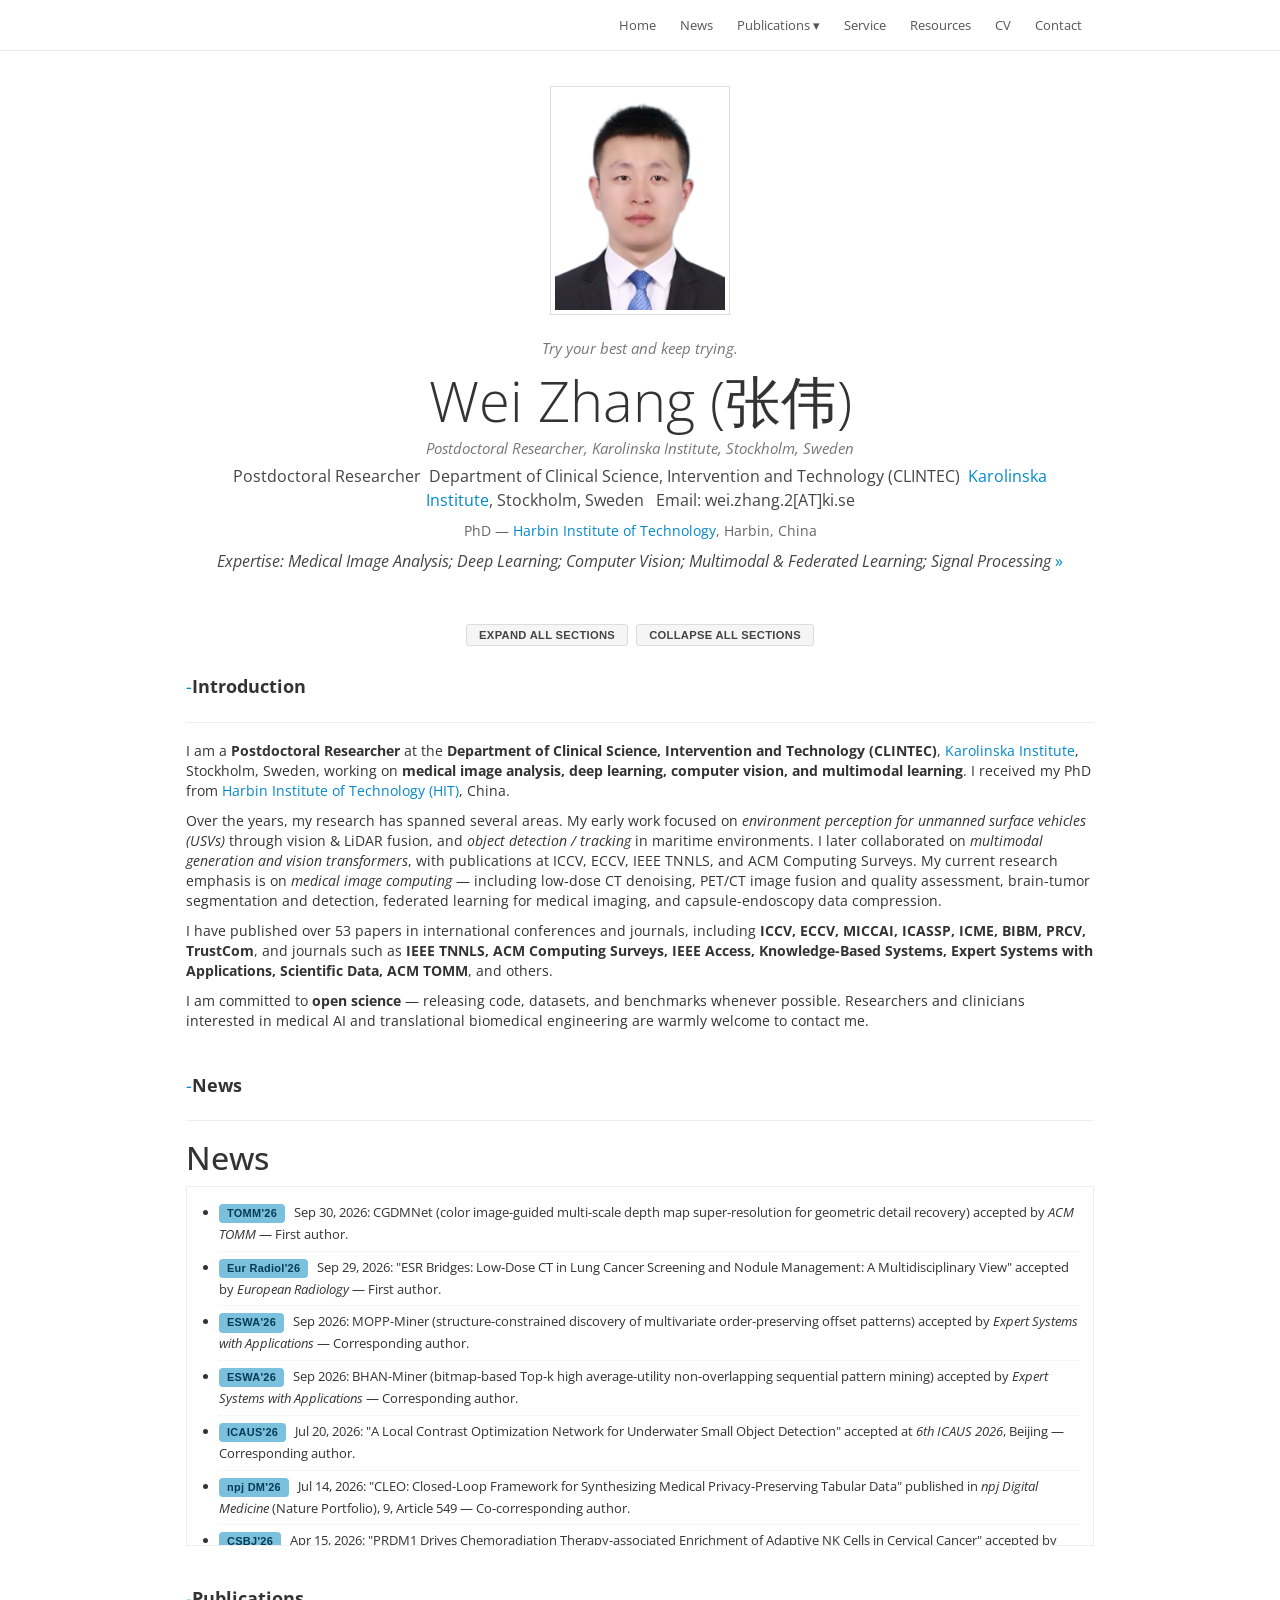
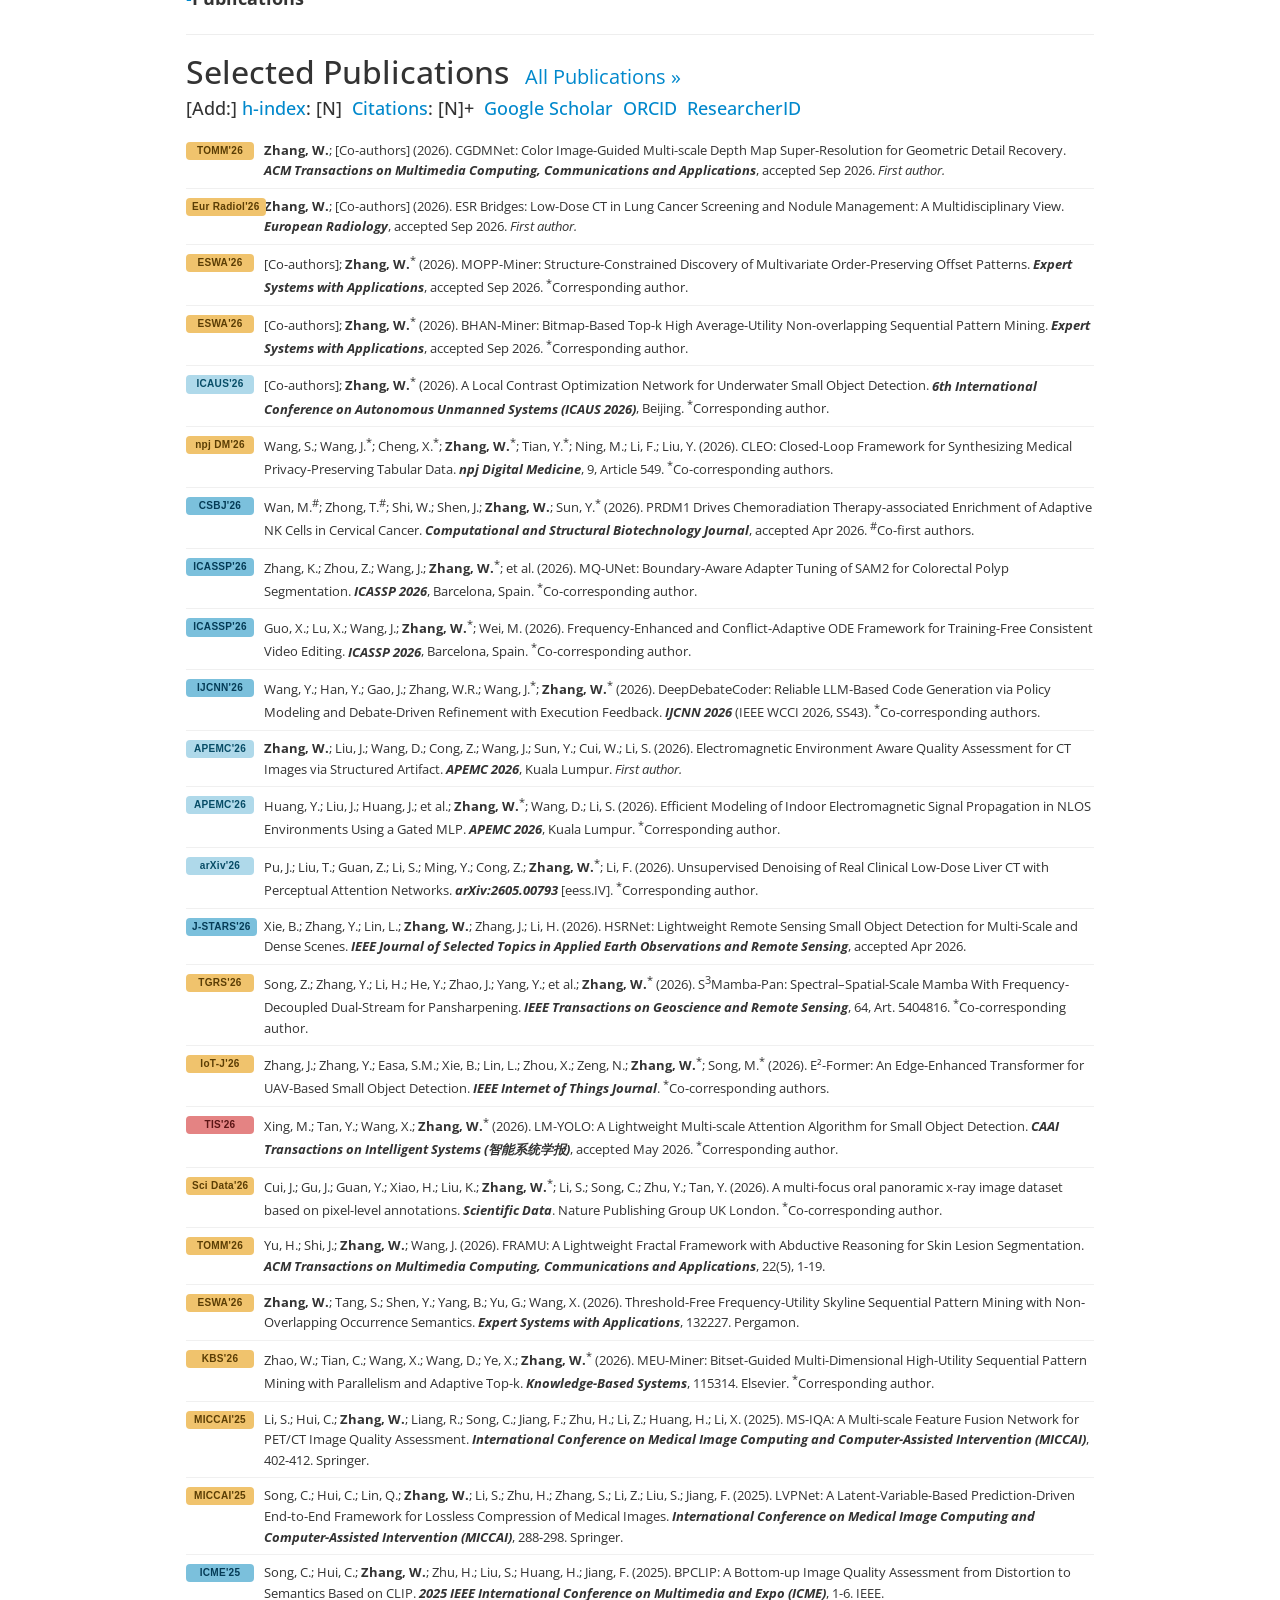
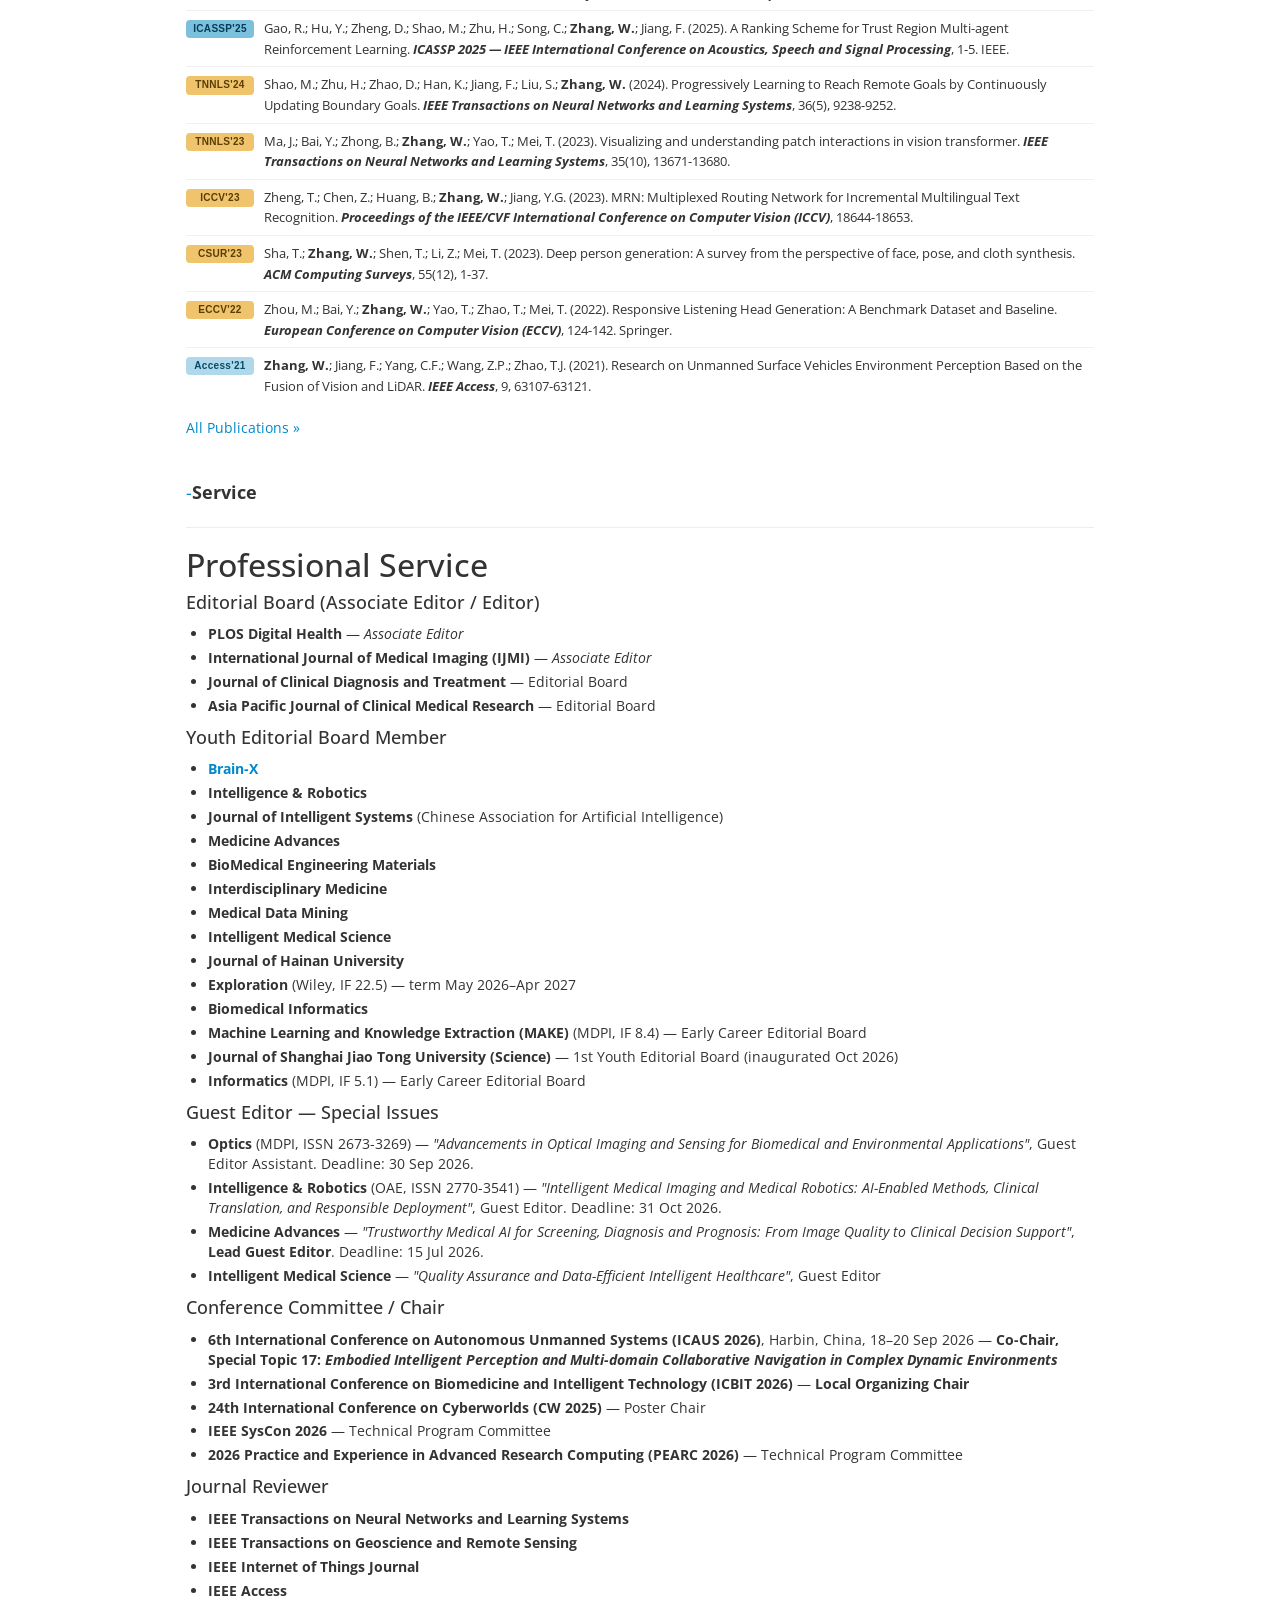
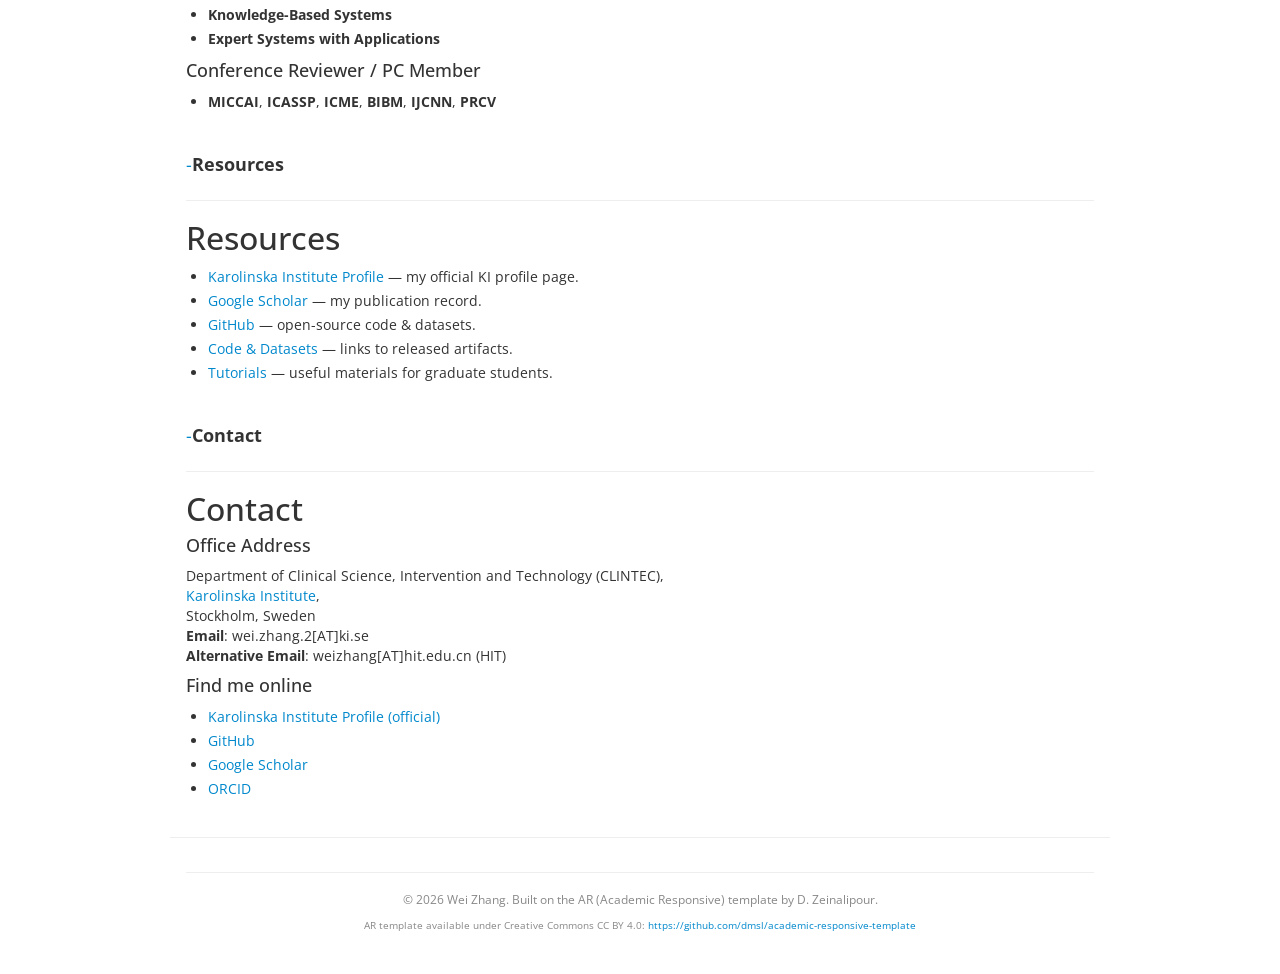
==== commit e2075ccf: "Add npj Digital Medicine (CLEO) publication; correct DeepDebateCoder title and full author list (IJC" ====
--- a/index.html
+++ b/index.html
@@ -102,10 +102,11 @@
       <li><span class="tag tag-paper">ESWA'26</span> Sep 2026: MOPP-Miner (structure-constrained discovery of multivariate order-preserving offset patterns) accepted by <em>Expert Systems with Applications</em> &mdash; Corresponding author.</li>
       <li><span class="tag tag-paper">ESWA'26</span> Sep 2026: BHAN-Miner (bitmap-based Top-k high average-utility non-overlapping sequential pattern mining) accepted by <em>Expert Systems with Applications</em> &mdash; Corresponding author.</li>
       <li><span class="tag tag-paper">ICAUS'26</span> Jul 20, 2026: "A Local Contrast Optimization Network for Underwater Small Object Detection" accepted at <em>6th ICAUS 2026</em>, Beijing &mdash; Corresponding author.</li>
+      <li><span class="tag tag-paper">npj DM'26</span> Jul 14, 2026: "CLEO: Closed-Loop Framework for Synthesizing Medical Privacy-Preserving Tabular Data" published in <em>npj Digital Medicine</em> (Nature Portfolio), 9, Article 549 &mdash; Co-corresponding author.</li>
       <li><span class="tag tag-paper">CSBJ'26</span> Apr 15, 2026: "PRDM1 Drives Chemoradiation Therapy-associated Enrichment of Adaptive NK Cells in Cervical Cancer" accepted by <em>Computational and Structural Biotechnology Journal</em> &mdash; KI Stockholm collaboration.</li>
       <li><span class="tag tag-paper">APEMC'26</span> Feb 2026: "Electromagnetic Environment Aware Quality Assessment for CT Images via Structured Artifact" accepted at <em>APEMC 2026</em>, Kuala Lumpur &mdash; First author.</li>
       <li><span class="tag tag-paper">APEMC'26</span> Feb 2026: "Efficient Modeling of Indoor Electromagnetic Signal Propagation in NLOS Environments Using a Gated MLP" accepted at <em>APEMC 2026</em>, Kuala Lumpur &mdash; Corresponding author.</li>
-      <li><span class="tag tag-paper">IJCNN'26</span> Mar 21, 2026: DeepDebateCoder (meta-policy modeling &amp; few-shot anchored asymmetric debate for reliable code generation) accepted at <em>IJCNN 2026</em> (WCCI 2026, SS43 Computational Intelligence and Software Engineering) &mdash; Corresponding author.</li>
+      <li><span class="tag tag-paper">IJCNN'26</span> Mar 21, 2026: "DeepDebateCoder: Reliable LLM-Based Code Generation via Policy Modeling and Debate-Driven Refinement with Execution Feedback" accepted at <em>IJCNN 2026</em> (IEEE WCCI 2026, SS43 Computational Intelligence and Software Engineering) &mdash; Co-corresponding author.</li>
       <li><span class="tag tag-paper">ICASSP'26</span> Apr 21, 2026 (Xplore): Frequency-enhanced &amp; conflict-adaptive ODE framework for training-free consistent video editing accepted at <em>ICASSP 2026</em>, Barcelona &mdash; Co-corresponding author.</li>
       <li><span class="tag tag-paper">ICASSP'26</span> Apr 21, 2026 (Xplore): MQ-UNet (boundary-aware SAM2 adapter for colorectal polyp segmentation) accepted at <em>ICASSP 2026</em>, Barcelona &mdash; Co-corresponding author.</li>
       <li><span class="tag tag-paper">arXiv'26</span> May 1, 2026: Unsupervised denoising for low-dose liver CT with perceptual attention networks released on <a href="https://arxiv.org/abs/2605.00793">arXiv:2605.00793</a> &mdash; Corresponding author.</li>
@@ -177,6 +178,10 @@
         [Co-authors]; <b>Zhang, W.</b><sup>*</sup> (2026). A Local Contrast Optimization Network for Underwater Small Object Detection. <strong><em>6th International Conference on Autonomous Unmanned Systems (ICAUS 2026)</em></strong>, Beijing. <sup>*</sup>Corresponding author.
         </li>
 
+        <li><span class="venue-tag v-top">npj DM'26</span>
+        Wang, S.; Wang, J.<sup>*</sup>; Cheng, X.<sup>*</sup>; <b>Zhang, W.</b><sup>*</sup>; Tian, Y.<sup>*</sup>; Ning, M.; Li, F.; Liu, Y. (2026). CLEO: Closed-Loop Framework for Synthesizing Medical Privacy-Preserving Tabular Data. <strong><em>npj Digital Medicine</em></strong>, 9, Article 549. <sup>*</sup>Co-corresponding authors.
+        </li>
+
         <li><span class="venue-tag v-major">CSBJ'26</span>
         Wan, M.<sup>#</sup>; Zhong, T.<sup>#</sup>; Shi, W.; Shen, J.; <b>Zhang, W.</b>; Sun, Y.<sup>*</sup> (2026). PRDM1 Drives Chemoradiation Therapy-associated Enrichment of Adaptive NK Cells in Cervical Cancer. <strong><em>Computational and Structural Biotechnology Journal</em></strong>, accepted Apr 2026. <sup>#</sup>Co-first authors.
         </li>
@@ -190,7 +195,7 @@
         </li>
 
         <li><span class="venue-tag v-major">IJCNN'26</span>
-        [Co-authors]; <b>Zhang, W.</b><sup>*</sup> (2026). DeepDebateCoder: Meta-Policy Modeling and Few-Shot Anchored Asymmetric Debate for Reliable Code Generation. <strong><em>IJCNN 2026</em></strong> (IEEE WCCI 2026, SS43). <sup>*</sup>Corresponding author.
+        Wang, Y.; Han, Y.; Gao, J.; Zhang, W.R.; Wang, J.<sup>*</sup>; <b>Zhang, W.</b><sup>*</sup> (2026). DeepDebateCoder: Reliable LLM-Based Code Generation via Policy Modeling and Debate-Driven Refinement with Execution Feedback. <strong><em>IJCNN 2026</em></strong> (IEEE WCCI 2026, SS43). <sup>*</sup>Co-corresponding authors.
         </li>
 
         <li><span class="venue-tag v-minor">APEMC'26</span>
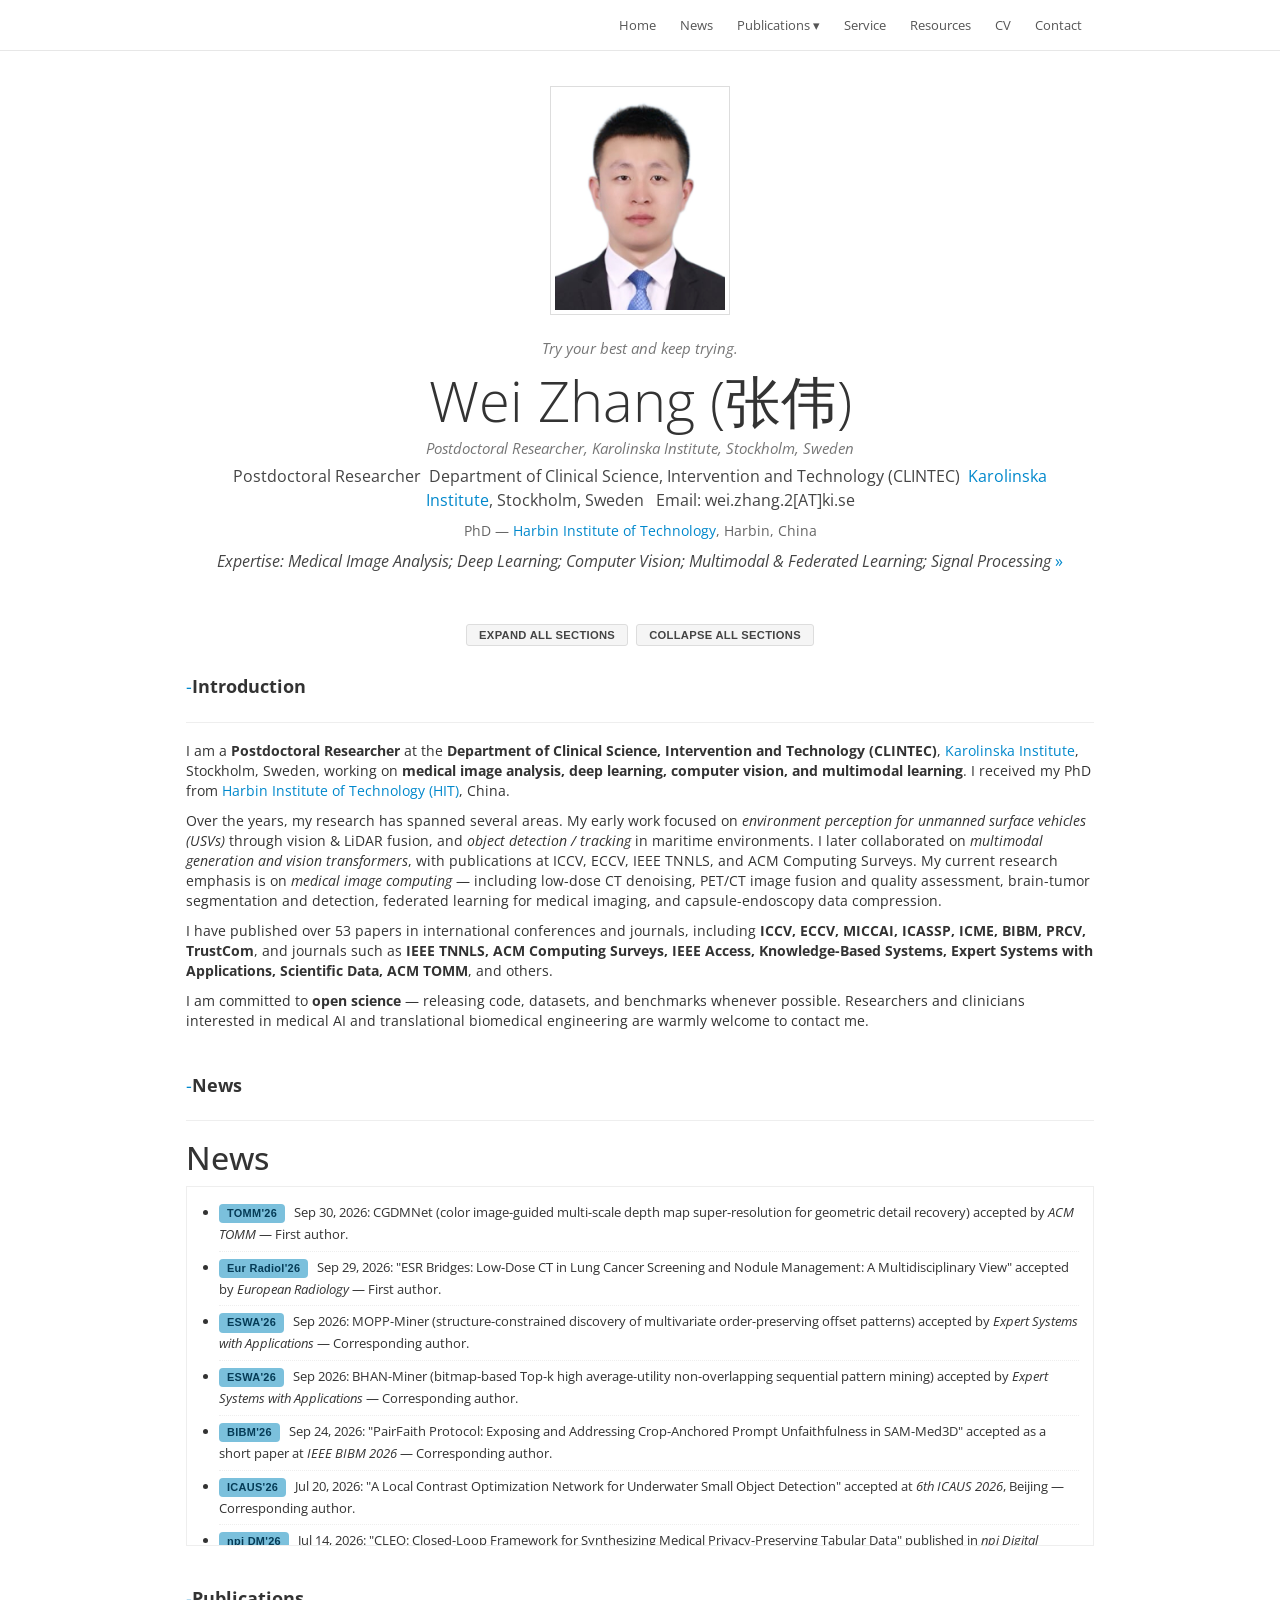
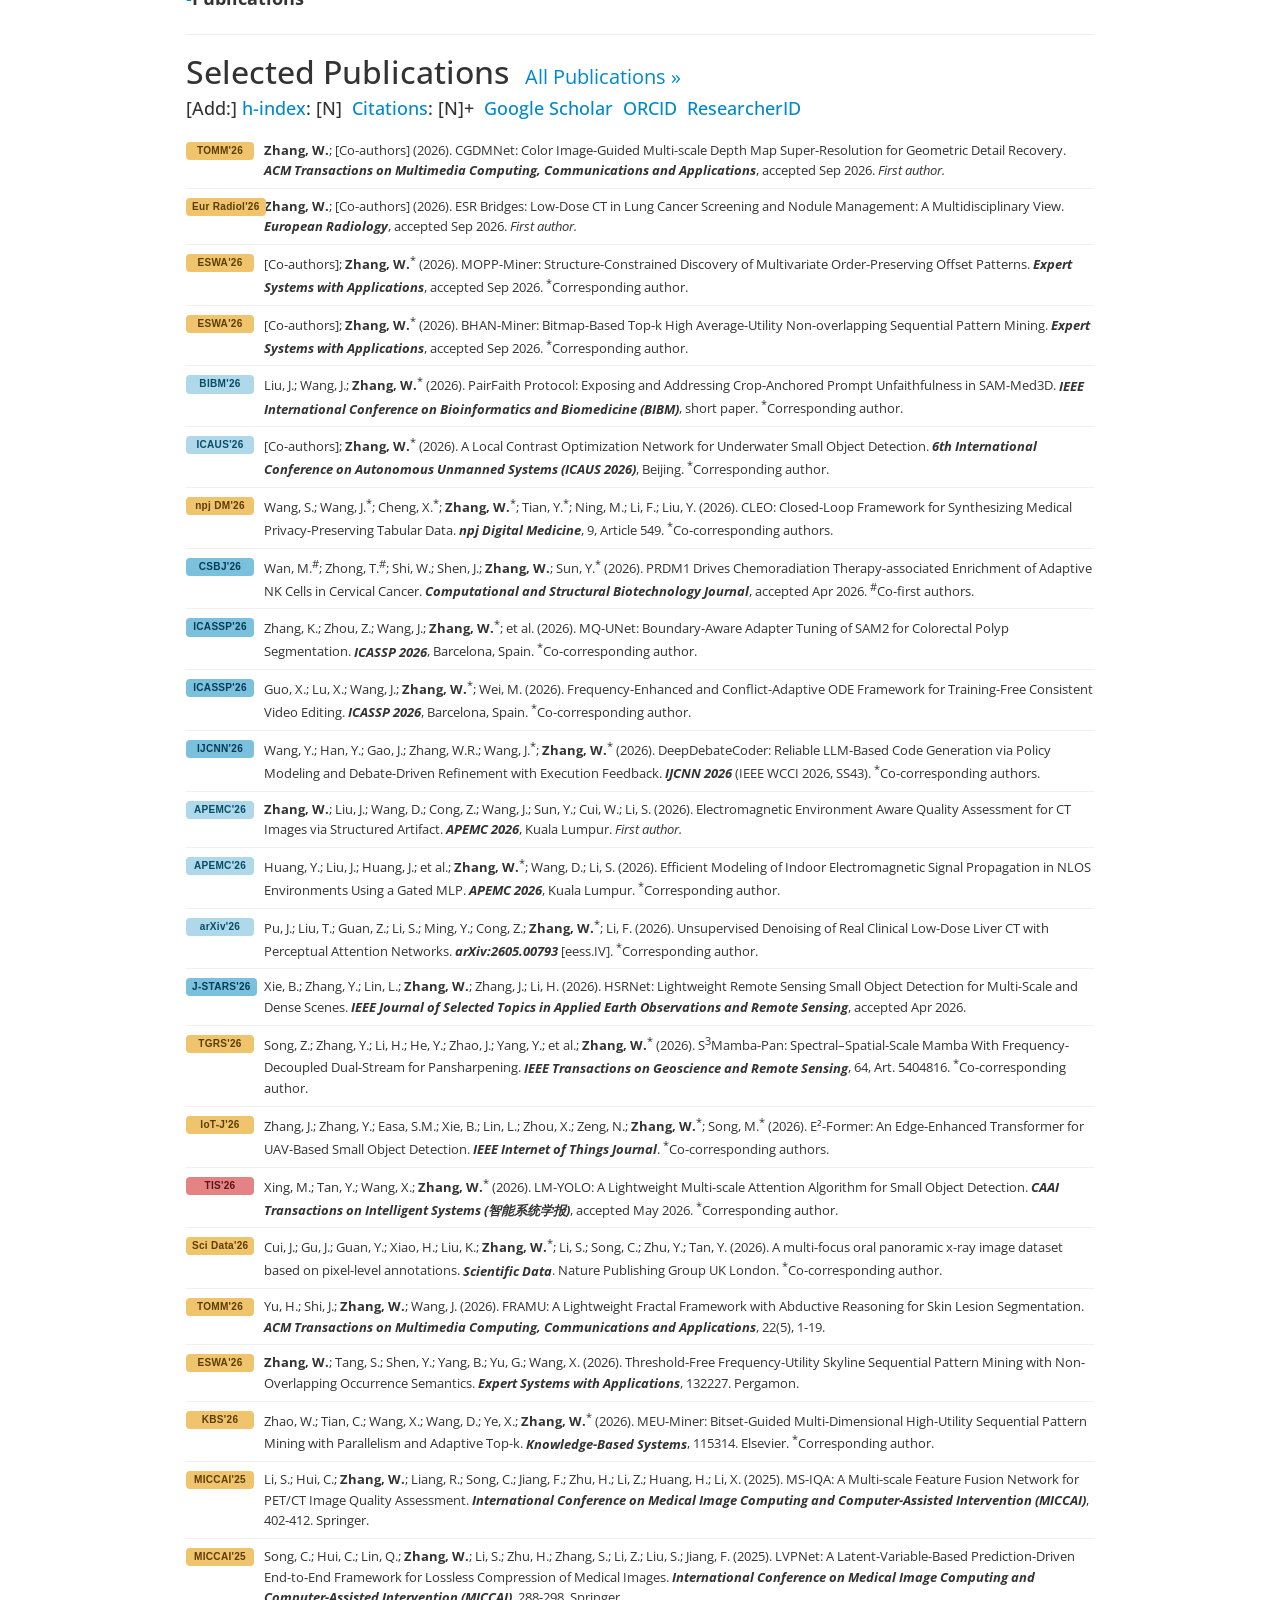
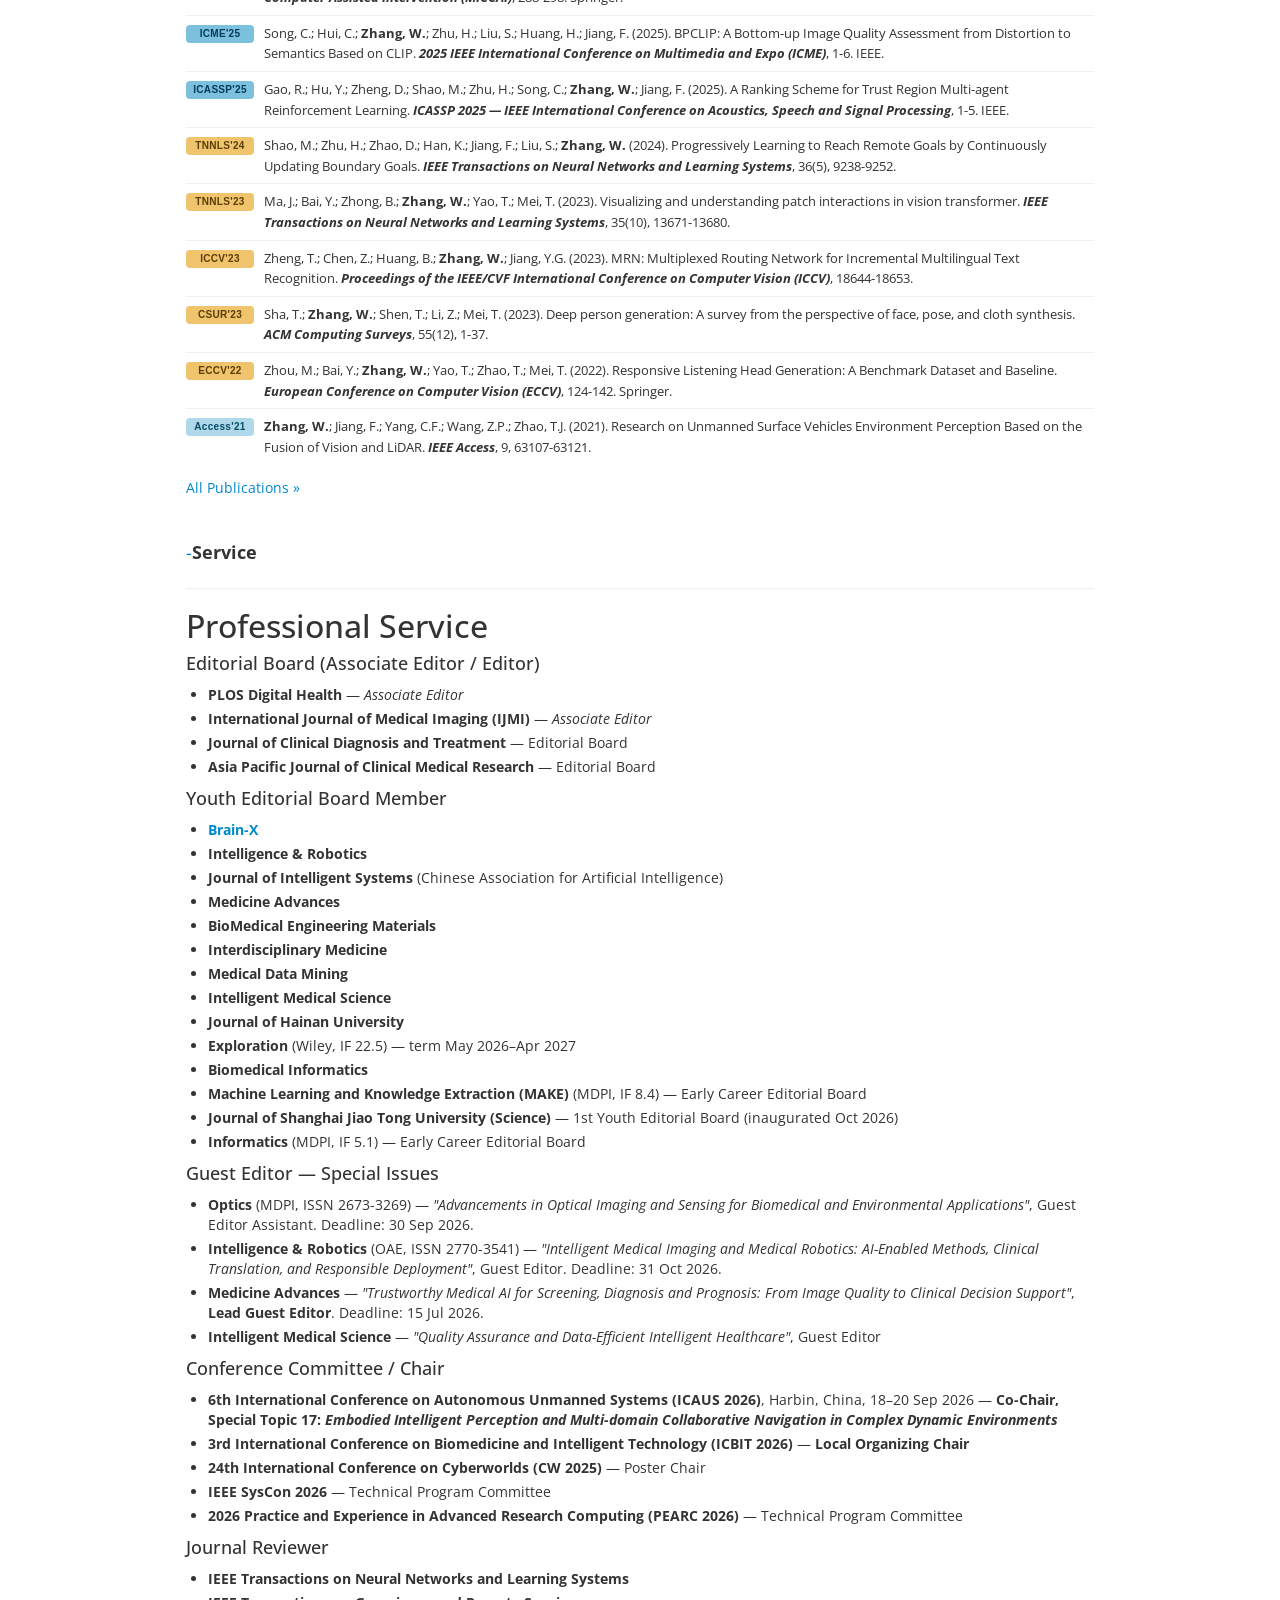
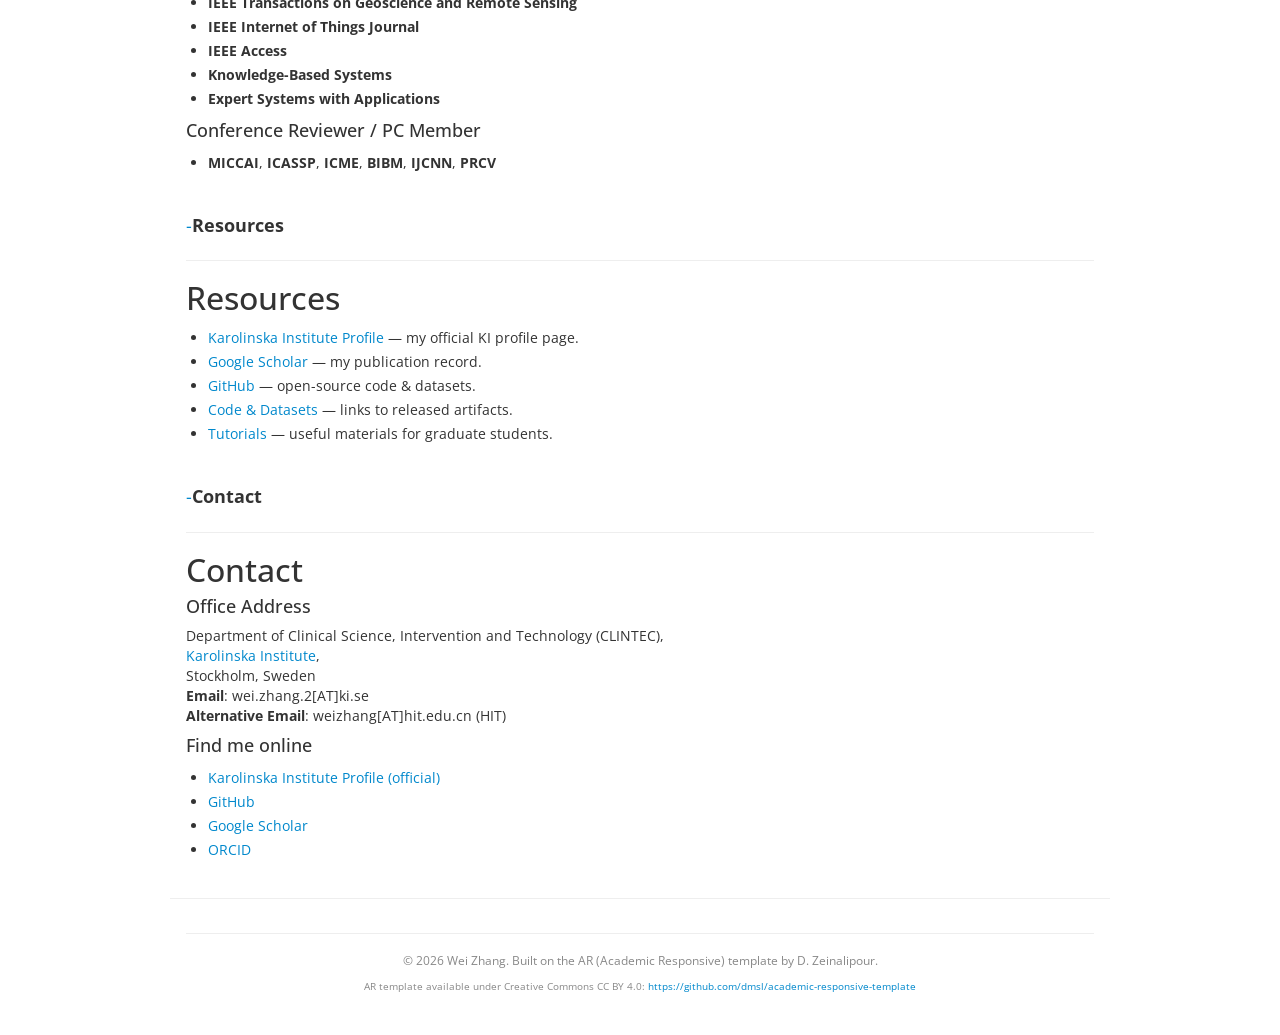
==== commit 12cab0d4: "Add IEEE BIBM 2026 short paper (PairFaith Protocol) to News and Publications Co-Authored-By: Claude " ====
--- a/index.html
+++ b/index.html
@@ -101,6 +101,7 @@
       <li><span class="tag tag-paper">Eur Radiol'26</span> Sep 29, 2026: "ESR Bridges: Low-Dose CT in Lung Cancer Screening and Nodule Management: A Multidisciplinary View" accepted by <em>European Radiology</em> &mdash; First author.</li>
       <li><span class="tag tag-paper">ESWA'26</span> Sep 2026: MOPP-Miner (structure-constrained discovery of multivariate order-preserving offset patterns) accepted by <em>Expert Systems with Applications</em> &mdash; Corresponding author.</li>
       <li><span class="tag tag-paper">ESWA'26</span> Sep 2026: BHAN-Miner (bitmap-based Top-k high average-utility non-overlapping sequential pattern mining) accepted by <em>Expert Systems with Applications</em> &mdash; Corresponding author.</li>
+      <li><span class="tag tag-paper">BIBM'26</span> Sep 24, 2026: "PairFaith Protocol: Exposing and Addressing Crop-Anchored Prompt Unfaithfulness in SAM-Med3D" accepted as a short paper at <em>IEEE BIBM 2026</em> &mdash; Corresponding author.</li>
       <li><span class="tag tag-paper">ICAUS'26</span> Jul 20, 2026: "A Local Contrast Optimization Network for Underwater Small Object Detection" accepted at <em>6th ICAUS 2026</em>, Beijing &mdash; Corresponding author.</li>
       <li><span class="tag tag-paper">npj DM'26</span> Jul 14, 2026: "CLEO: Closed-Loop Framework for Synthesizing Medical Privacy-Preserving Tabular Data" published in <em>npj Digital Medicine</em> (Nature Portfolio), 9, Article 549 &mdash; Co-corresponding author.</li>
       <li><span class="tag tag-paper">CSBJ'26</span> Apr 15, 2026: "PRDM1 Drives Chemoradiation Therapy-associated Enrichment of Adaptive NK Cells in Cervical Cancer" accepted by <em>Computational and Structural Biotechnology Journal</em> &mdash; KI Stockholm collaboration.</li>
@@ -174,6 +175,10 @@
         [Co-authors]; <b>Zhang, W.</b><sup>*</sup> (2026). BHAN-Miner: Bitmap-Based Top-k High Average-Utility Non-overlapping Sequential Pattern Mining. <strong><em>Expert Systems with Applications</em></strong>, accepted Sep 2026. <sup>*</sup>Corresponding author.
         </li>
 
+        <li><span class="venue-tag v-minor">BIBM'26</span>
+        Liu, J.; Wang, J.; <b>Zhang, W.</b><sup>*</sup> (2026). PairFaith Protocol: Exposing and Addressing Crop-Anchored Prompt Unfaithfulness in SAM-Med3D. <strong><em>IEEE International Conference on Bioinformatics and Biomedicine (BIBM)</em></strong>, short paper. <sup>*</sup>Corresponding author.
+        </li>
+
         <li><span class="venue-tag v-minor">ICAUS'26</span>
         [Co-authors]; <b>Zhang, W.</b><sup>*</sup> (2026). A Local Contrast Optimization Network for Underwater Small Object Detection. <strong><em>6th International Conference on Autonomous Unmanned Systems (ICAUS 2026)</em></strong>, Beijing. <sup>*</sup>Corresponding author.
         </li>
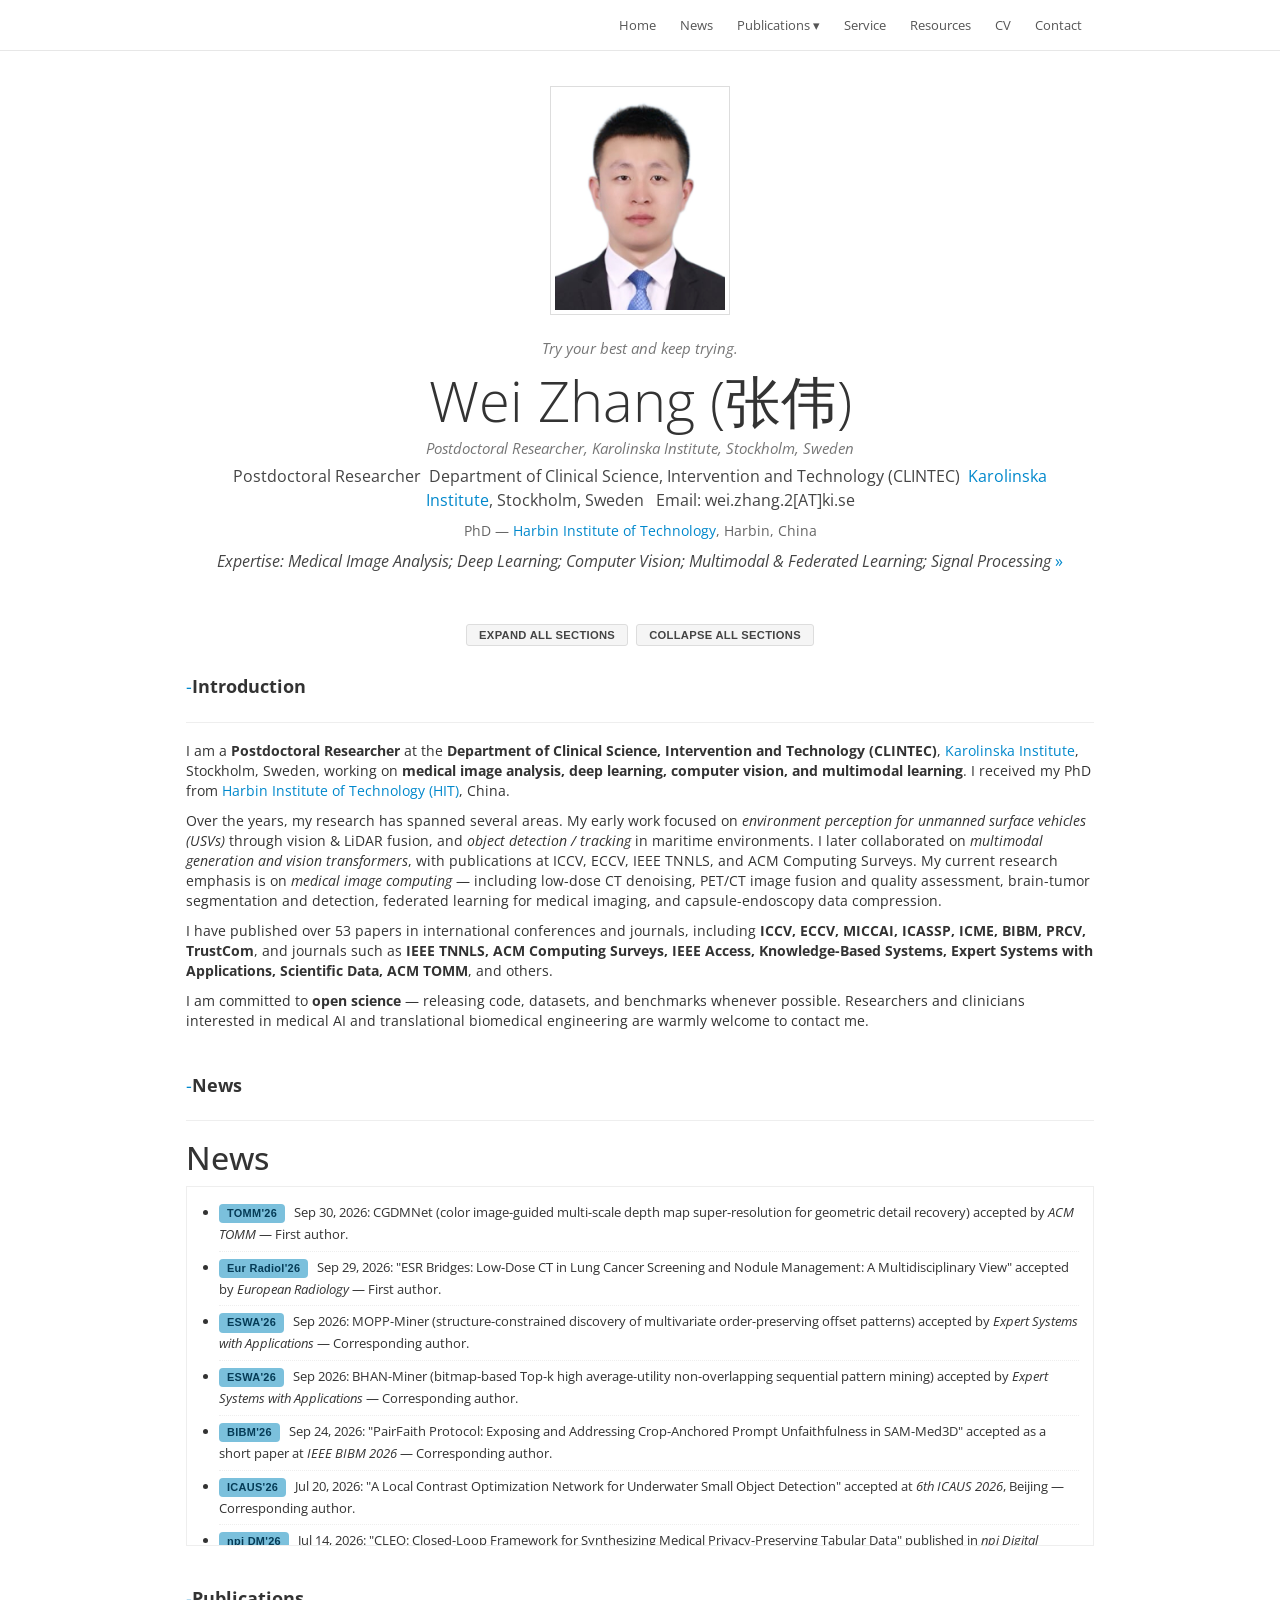
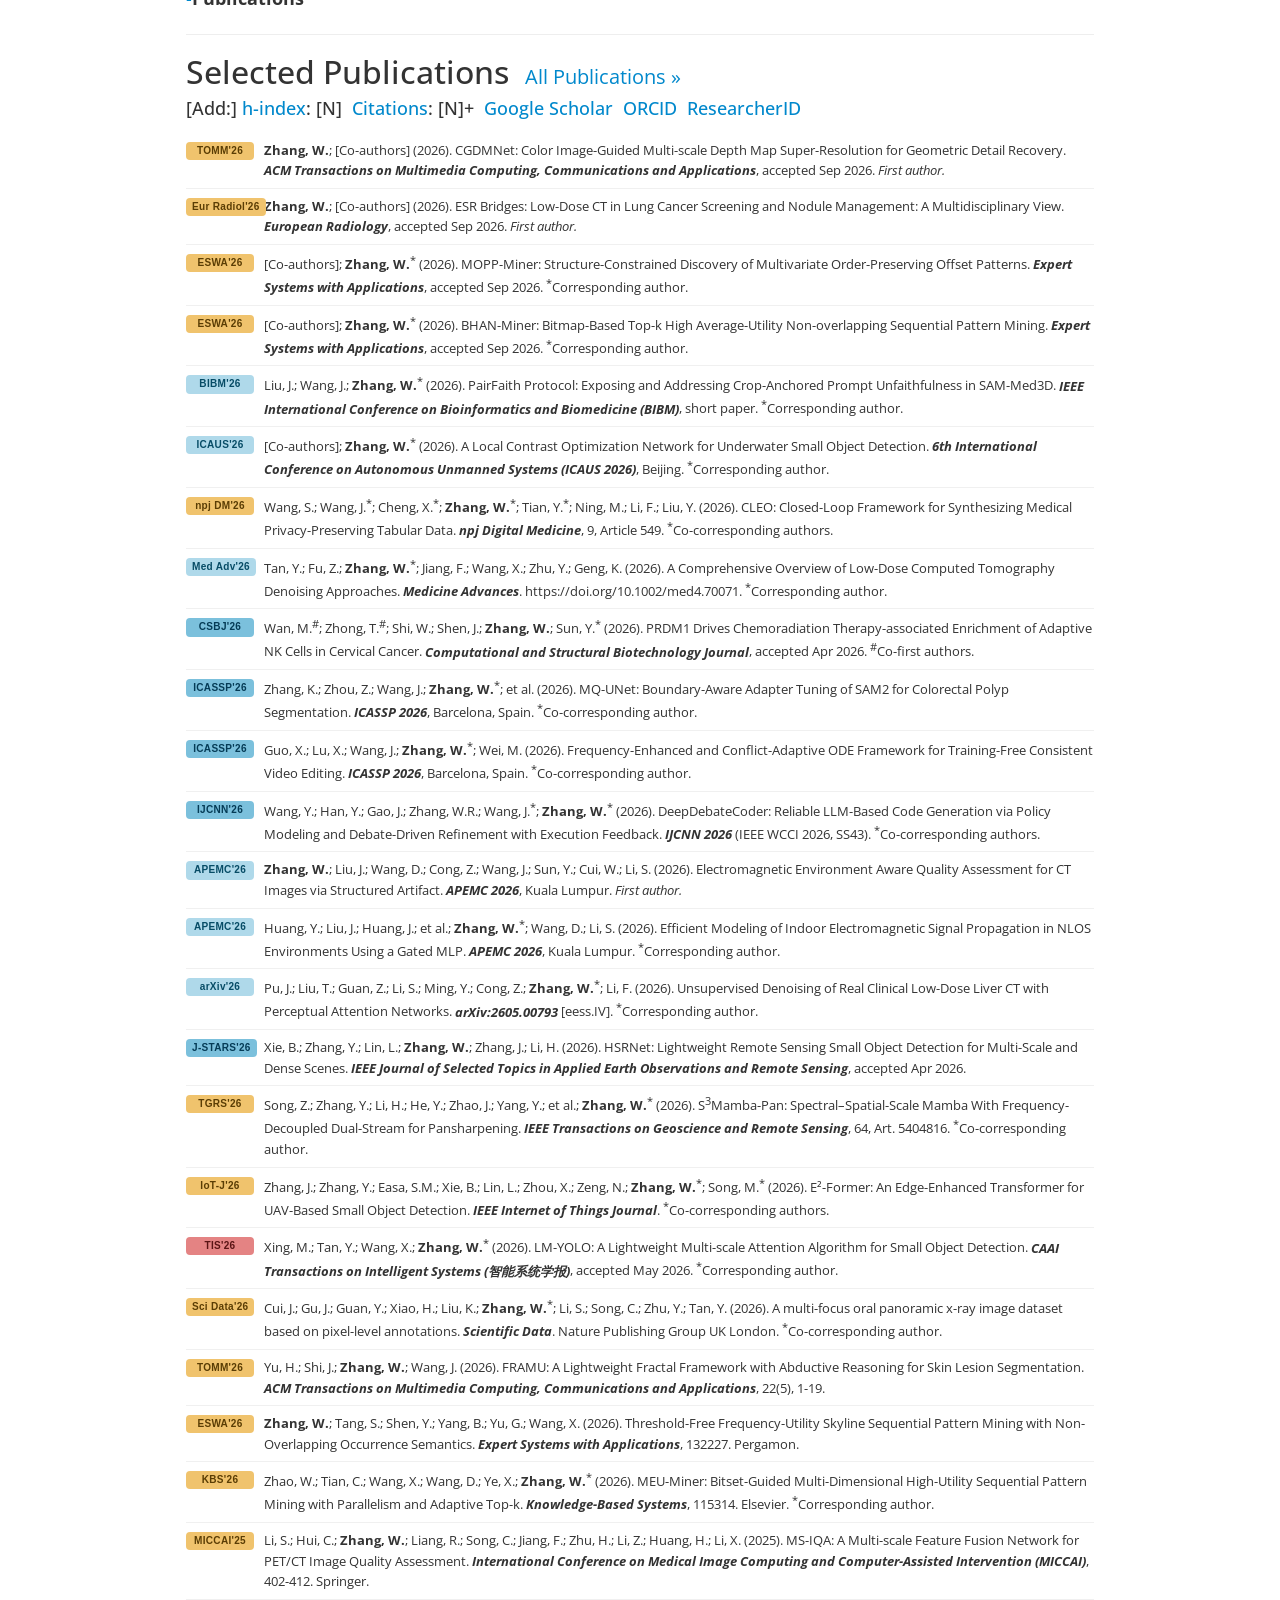
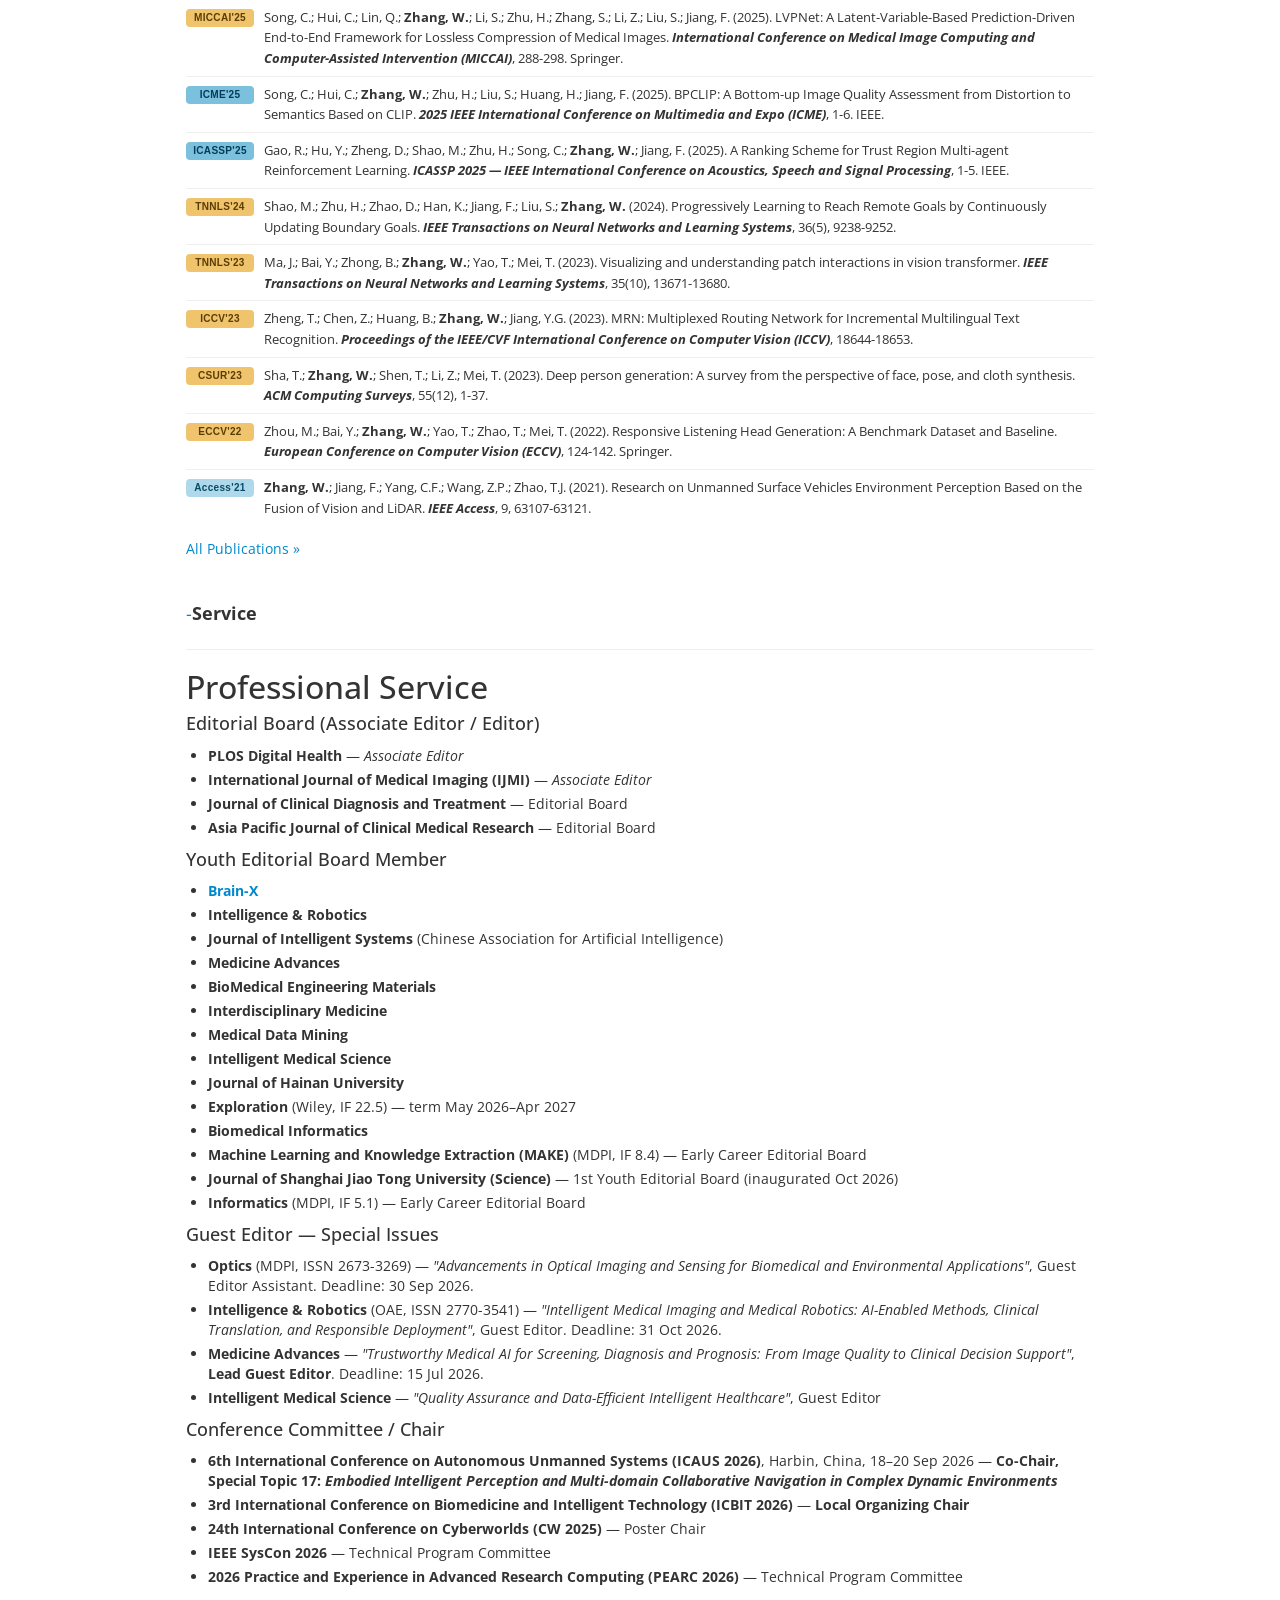
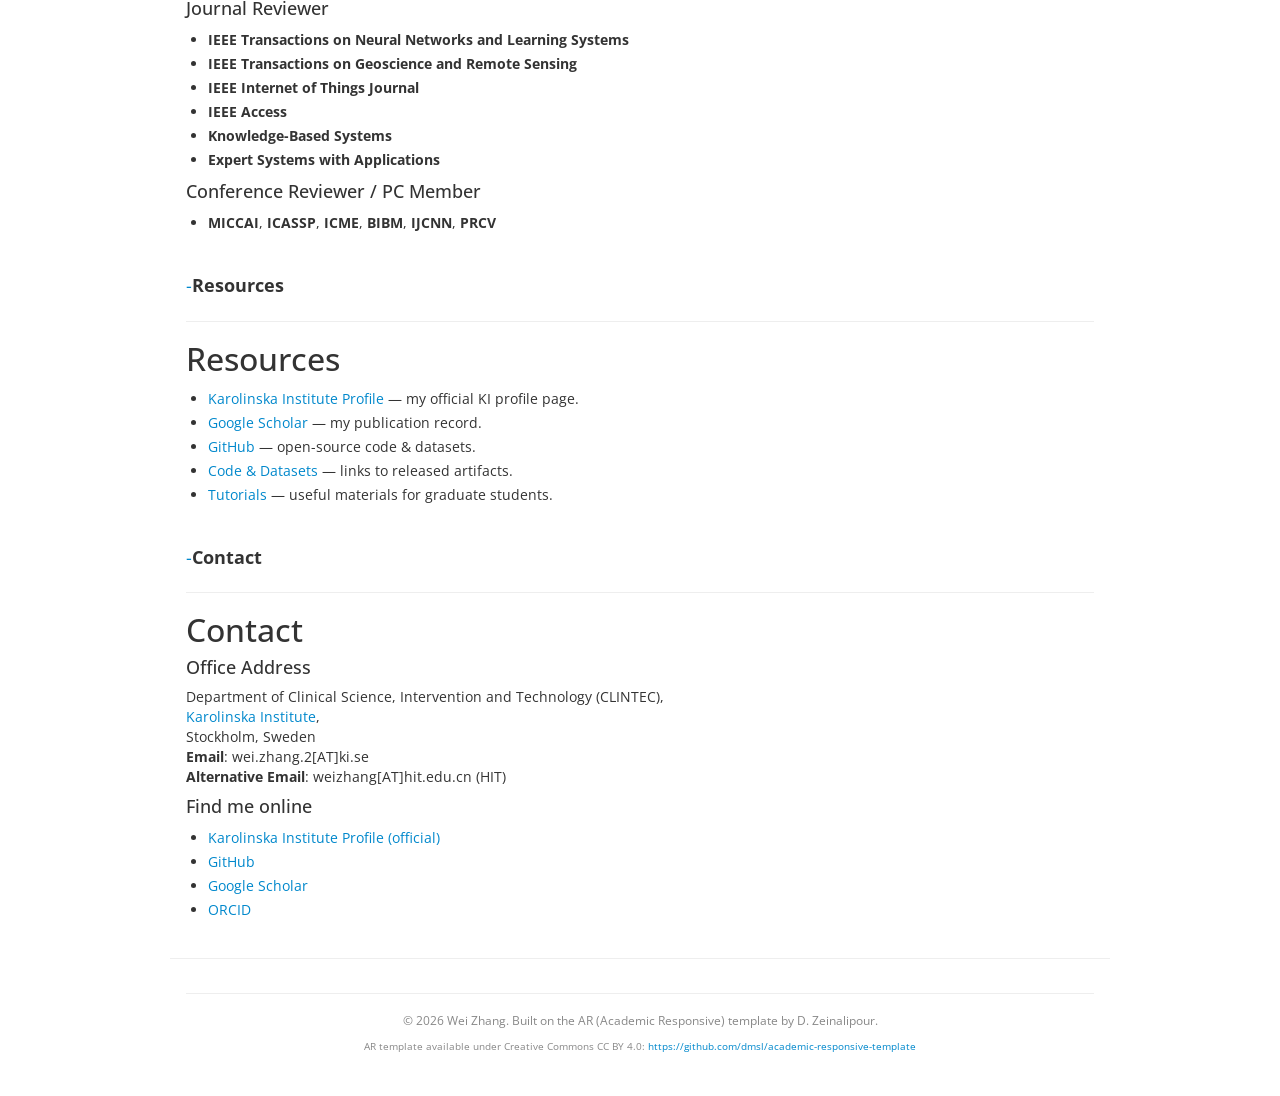
==== commit 2de4b8fc: "Add Medicine Advances review (Low-Dose CT Denoising Approaches) to News and Publications Co-Authored" ====
--- a/index.html
+++ b/index.html
@@ -104,6 +104,7 @@
       <li><span class="tag tag-paper">BIBM'26</span> Sep 24, 2026: "PairFaith Protocol: Exposing and Addressing Crop-Anchored Prompt Unfaithfulness in SAM-Med3D" accepted as a short paper at <em>IEEE BIBM 2026</em> &mdash; Corresponding author.</li>
       <li><span class="tag tag-paper">ICAUS'26</span> Jul 20, 2026: "A Local Contrast Optimization Network for Underwater Small Object Detection" accepted at <em>6th ICAUS 2026</em>, Beijing &mdash; Corresponding author.</li>
       <li><span class="tag tag-paper">npj DM'26</span> Jul 14, 2026: "CLEO: Closed-Loop Framework for Synthesizing Medical Privacy-Preserving Tabular Data" published in <em>npj Digital Medicine</em> (Nature Portfolio), 9, Article 549 &mdash; Co-corresponding author.</li>
+      <li><span class="tag tag-paper">Med Adv'26</span> "A Comprehensive Overview of Low-Dose Computed Tomography Denoising Approaches" (review) accepted by <em>Medicine Advances</em>, DOI: 10.1002/med4.70071 &mdash; Corresponding author.</li>
       <li><span class="tag tag-paper">CSBJ'26</span> Apr 15, 2026: "PRDM1 Drives Chemoradiation Therapy-associated Enrichment of Adaptive NK Cells in Cervical Cancer" accepted by <em>Computational and Structural Biotechnology Journal</em> &mdash; KI Stockholm collaboration.</li>
       <li><span class="tag tag-paper">APEMC'26</span> Feb 2026: "Electromagnetic Environment Aware Quality Assessment for CT Images via Structured Artifact" accepted at <em>APEMC 2026</em>, Kuala Lumpur &mdash; First author.</li>
       <li><span class="tag tag-paper">APEMC'26</span> Feb 2026: "Efficient Modeling of Indoor Electromagnetic Signal Propagation in NLOS Environments Using a Gated MLP" accepted at <em>APEMC 2026</em>, Kuala Lumpur &mdash; Corresponding author.</li>
@@ -187,6 +188,10 @@
         Wang, S.; Wang, J.<sup>*</sup>; Cheng, X.<sup>*</sup>; <b>Zhang, W.</b><sup>*</sup>; Tian, Y.<sup>*</sup>; Ning, M.; Li, F.; Liu, Y. (2026). CLEO: Closed-Loop Framework for Synthesizing Medical Privacy-Preserving Tabular Data. <strong><em>npj Digital Medicine</em></strong>, 9, Article 549. <sup>*</sup>Co-corresponding authors.
         </li>
 
+        <li><span class="venue-tag v-minor">Med Adv'26</span>
+        Tan, Y.; Fu, Z.; <b>Zhang, W.</b><sup>*</sup>; Jiang, F.; Wang, X.; Zhu, Y.; Geng, K. (2026). A Comprehensive Overview of Low-Dose Computed Tomography Denoising Approaches. <strong><em>Medicine Advances</em></strong>. https://doi.org/10.1002/med4.70071. <sup>*</sup>Corresponding author.
+        </li>
+
         <li><span class="venue-tag v-major">CSBJ'26</span>
         Wan, M.<sup>#</sup>; Zhong, T.<sup>#</sup>; Shi, W.; Shen, J.; <b>Zhang, W.</b>; Sun, Y.<sup>*</sup> (2026). PRDM1 Drives Chemoradiation Therapy-associated Enrichment of Adaptive NK Cells in Cervical Cancer. <strong><em>Computational and Structural Biotechnology Journal</em></strong>, accepted Apr 2026. <sup>#</sup>Co-first authors.
         </li>
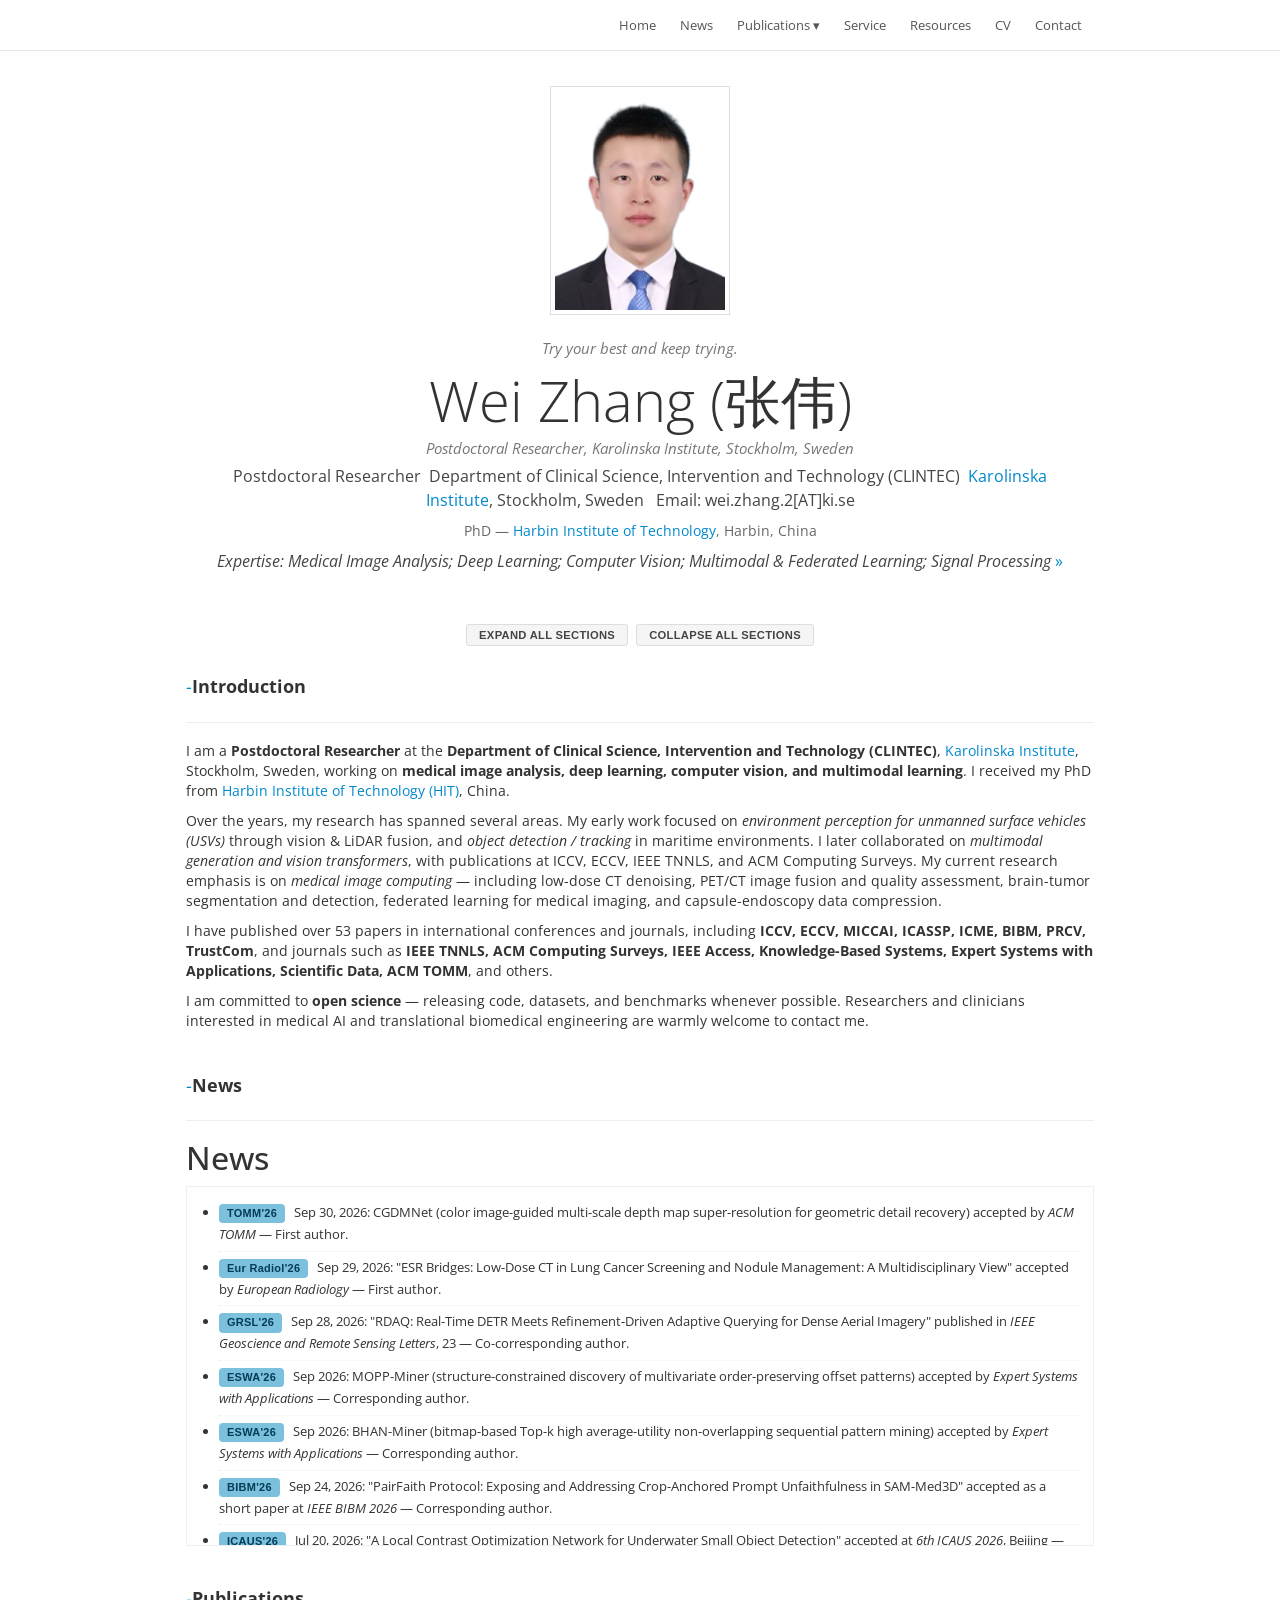
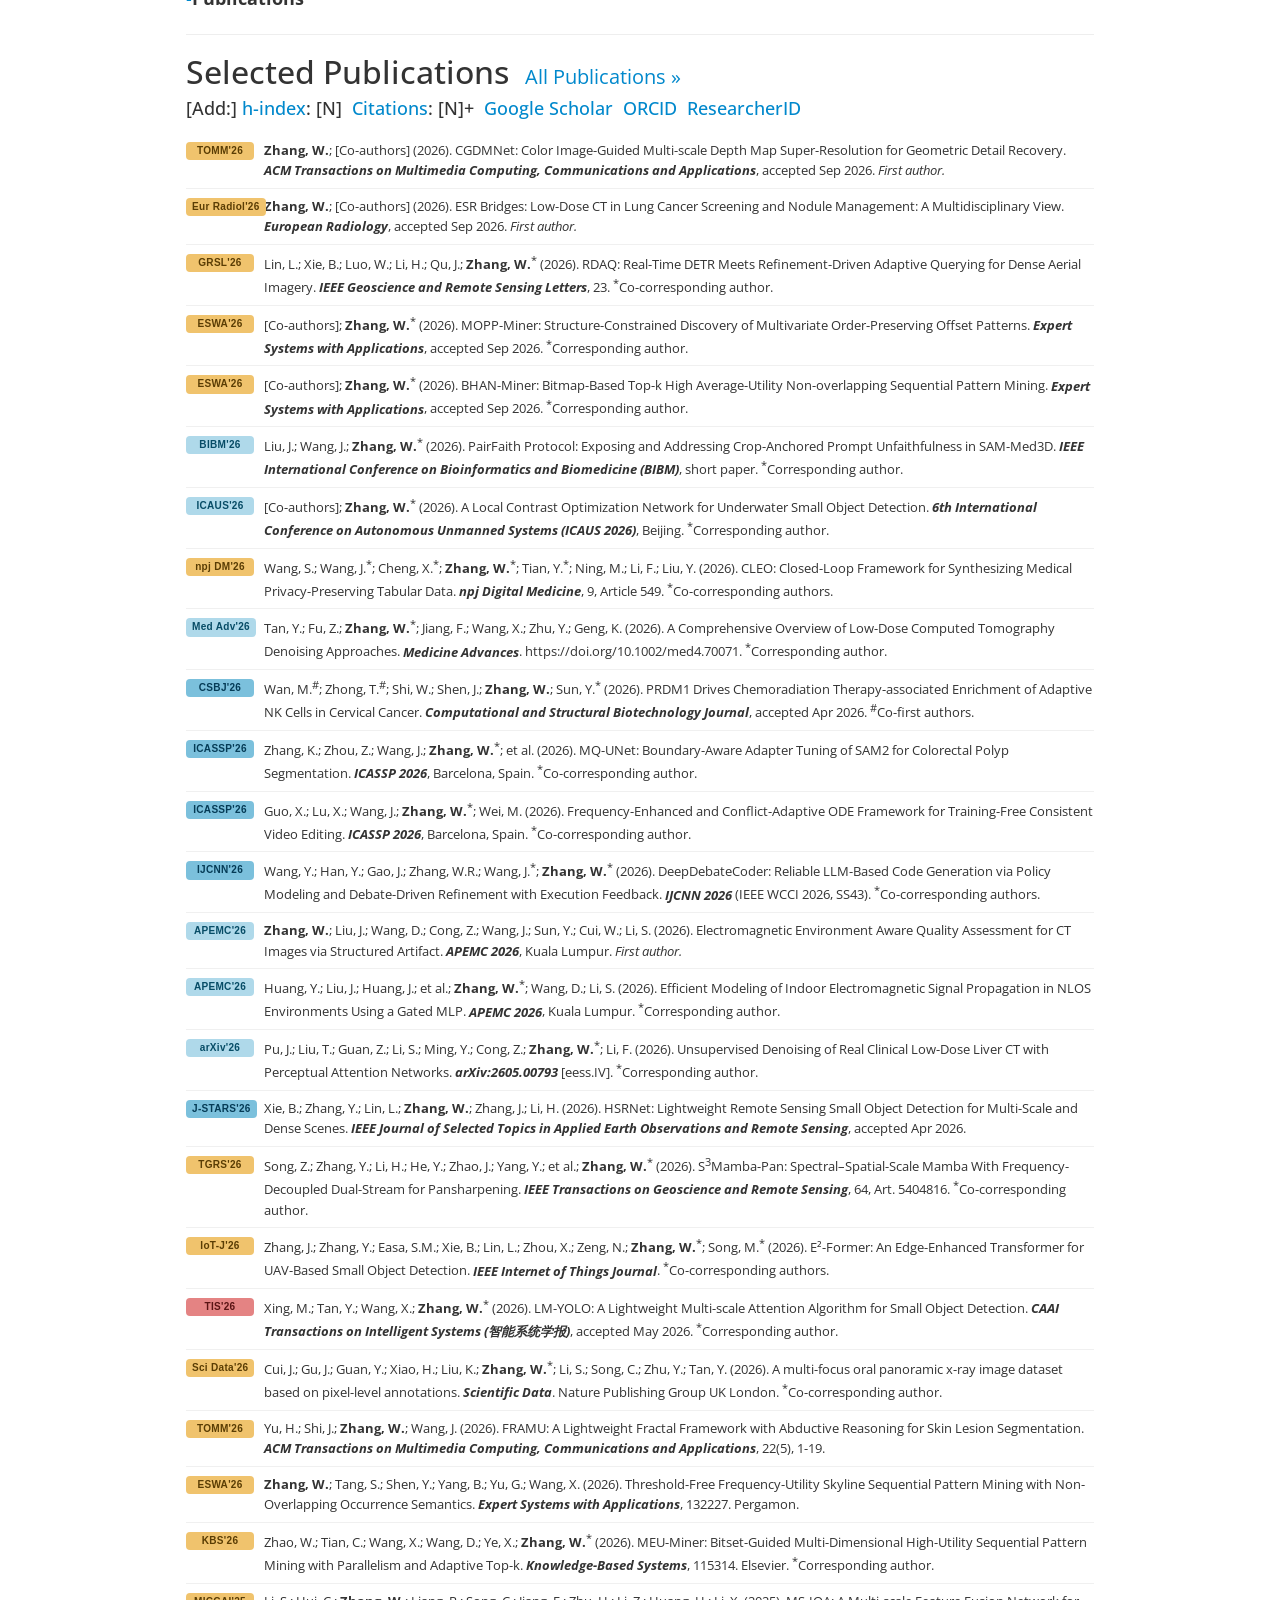
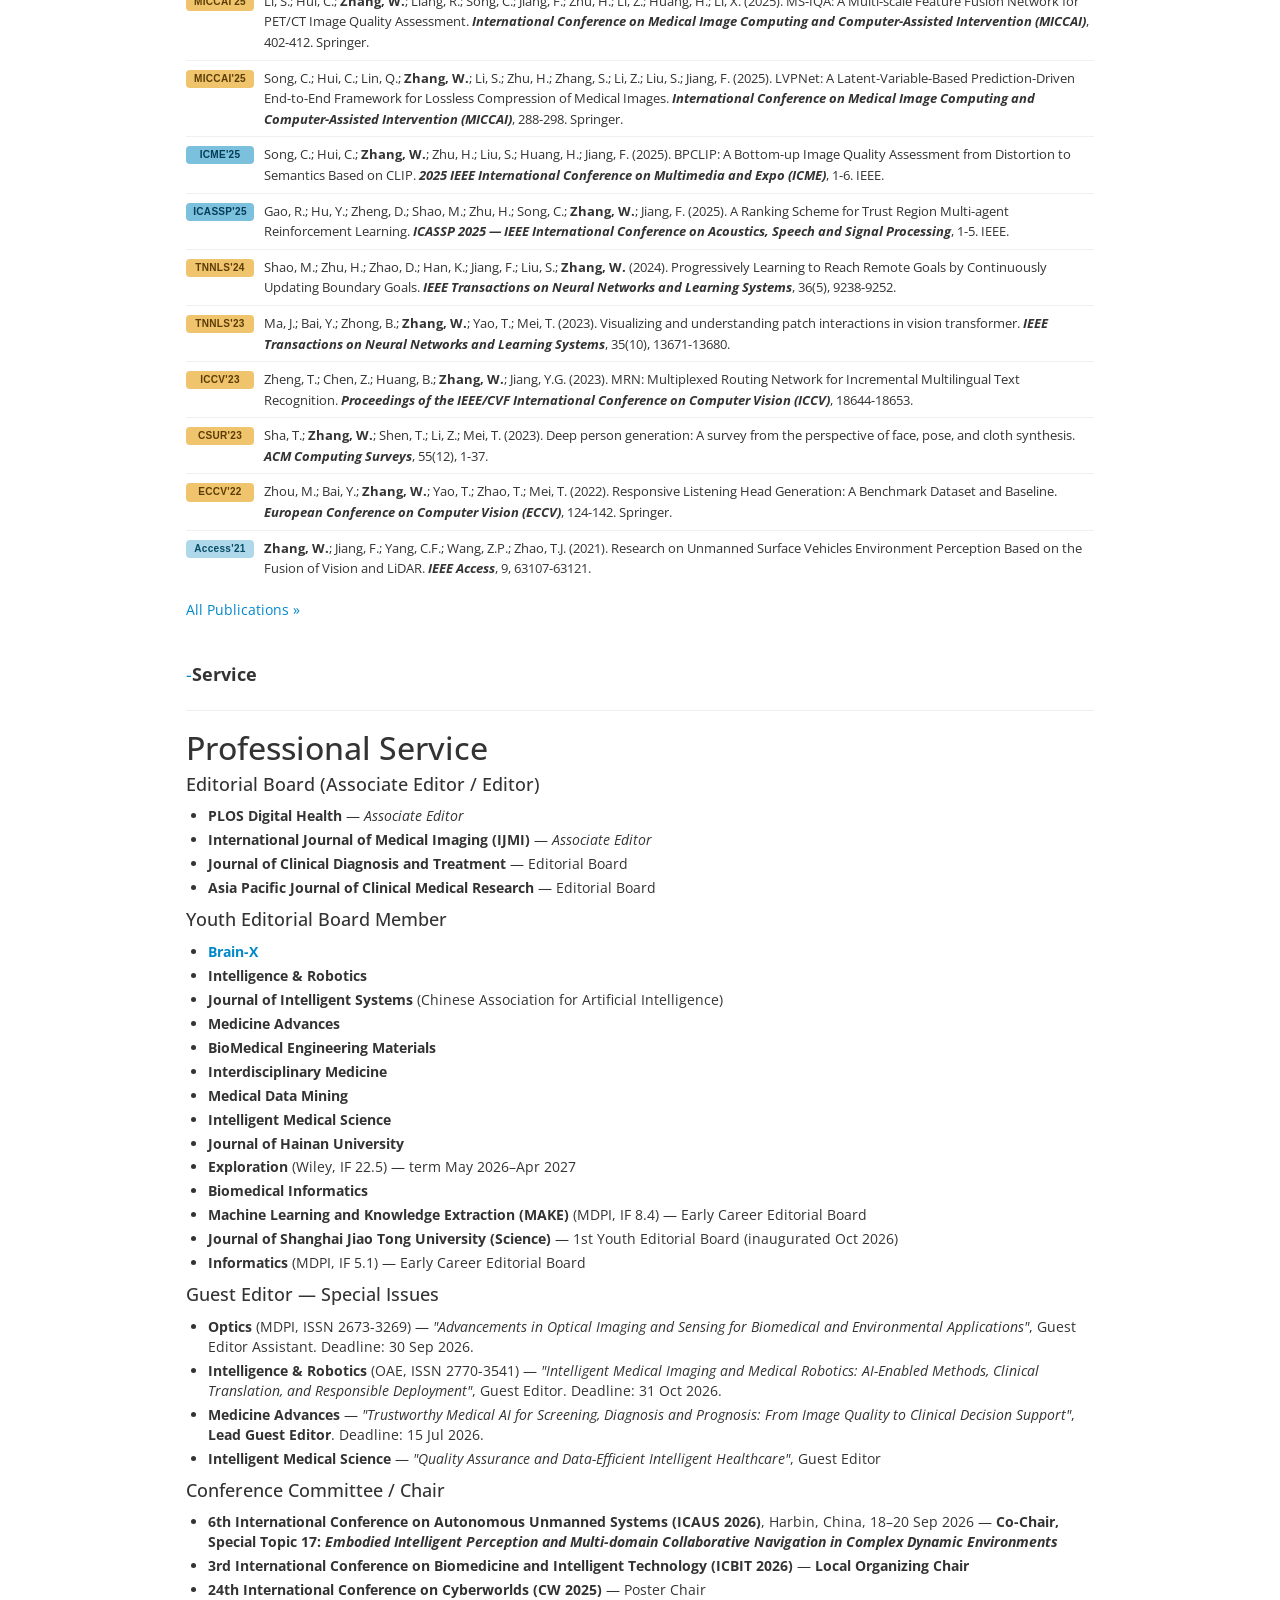
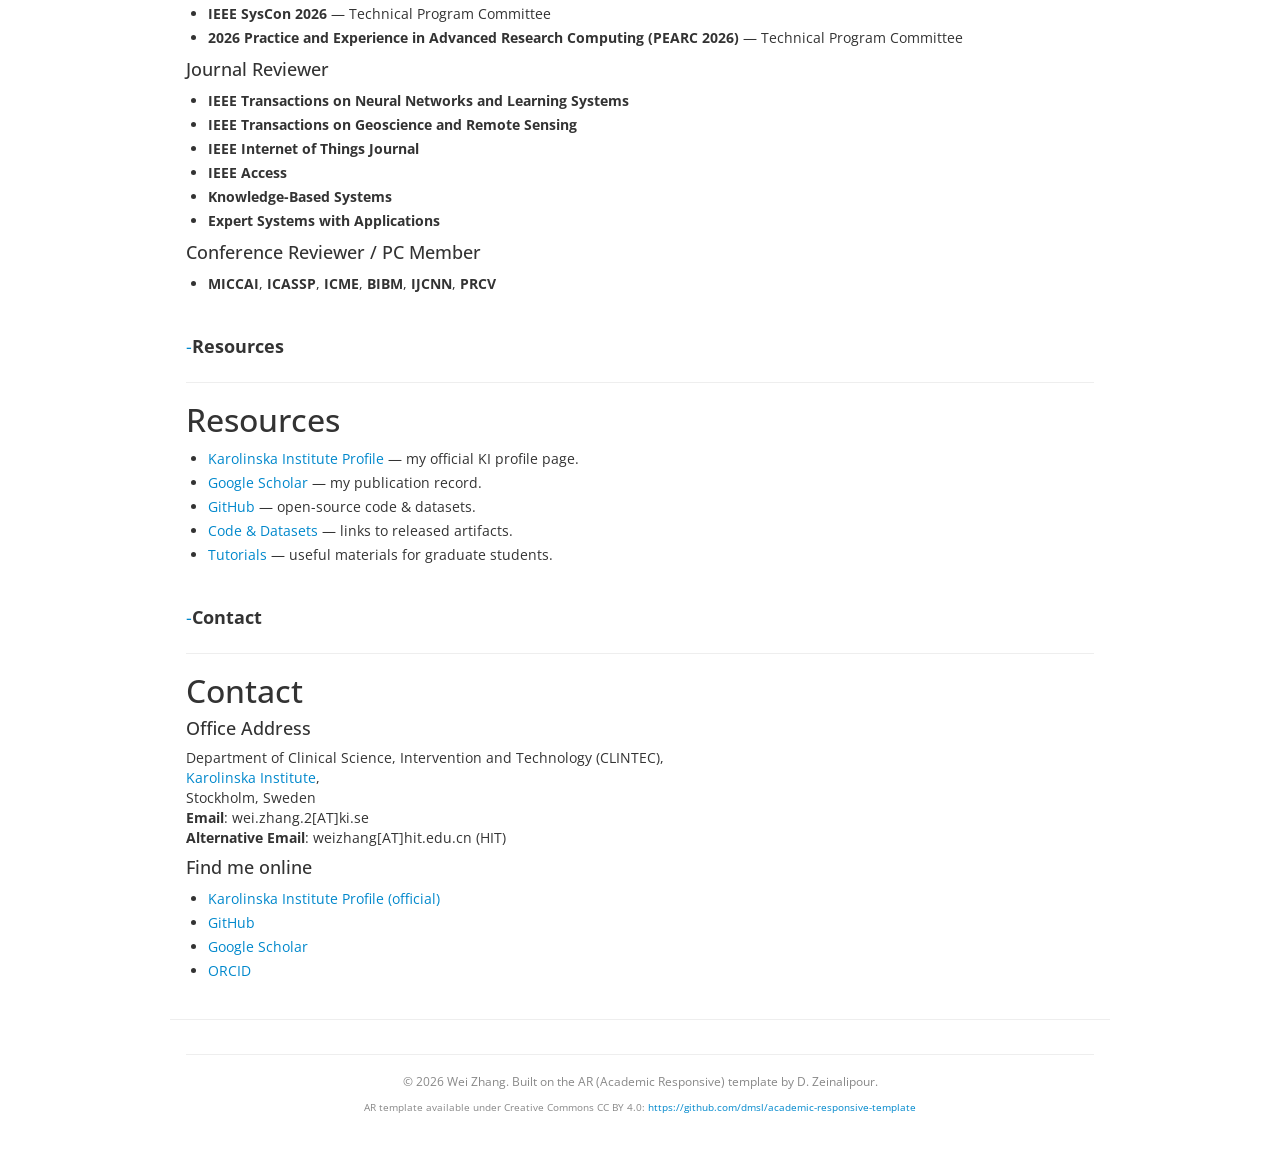
==== commit 6136f2be: "Add IEEE GRSL paper (RDAQ) to News and Publications Co-Authored-By: Claude Sonnet 5 <noreply@anthrop" ====
--- a/index.html
+++ b/index.html
@@ -99,6 +99,7 @@
     <ul class="news-list">
       <li><span class="tag tag-paper">TOMM'26</span> Sep 30, 2026: CGDMNet (color image-guided multi-scale depth map super-resolution for geometric detail recovery) accepted by <em>ACM TOMM</em> &mdash; First author.</li>
       <li><span class="tag tag-paper">Eur Radiol'26</span> Sep 29, 2026: "ESR Bridges: Low-Dose CT in Lung Cancer Screening and Nodule Management: A Multidisciplinary View" accepted by <em>European Radiology</em> &mdash; First author.</li>
+      <li><span class="tag tag-paper">GRSL'26</span> Sep 28, 2026: "RDAQ: Real-Time DETR Meets Refinement-Driven Adaptive Querying for Dense Aerial Imagery" published in <em>IEEE Geoscience and Remote Sensing Letters</em>, 23 &mdash; Co-corresponding author.</li>
       <li><span class="tag tag-paper">ESWA'26</span> Sep 2026: MOPP-Miner (structure-constrained discovery of multivariate order-preserving offset patterns) accepted by <em>Expert Systems with Applications</em> &mdash; Corresponding author.</li>
       <li><span class="tag tag-paper">ESWA'26</span> Sep 2026: BHAN-Miner (bitmap-based Top-k high average-utility non-overlapping sequential pattern mining) accepted by <em>Expert Systems with Applications</em> &mdash; Corresponding author.</li>
       <li><span class="tag tag-paper">BIBM'26</span> Sep 24, 2026: "PairFaith Protocol: Exposing and Addressing Crop-Anchored Prompt Unfaithfulness in SAM-Med3D" accepted as a short paper at <em>IEEE BIBM 2026</em> &mdash; Corresponding author.</li>
@@ -168,6 +169,10 @@
         <b>Zhang, W.</b>; [Co-authors] (2026). ESR Bridges: Low-Dose CT in Lung Cancer Screening and Nodule Management: A Multidisciplinary View. <strong><em>European Radiology</em></strong>, accepted Sep 2026. <em>First author.</em>
         </li>
 
+        <li><span class="venue-tag v-top">GRSL'26</span>
+        Lin, L.; Xie, B.; Luo, W.; Li, H.; Qu, J.; <b>Zhang, W.</b><sup>*</sup> (2026). RDAQ: Real-Time DETR Meets Refinement-Driven Adaptive Querying for Dense Aerial Imagery. <strong><em>IEEE Geoscience and Remote Sensing Letters</em></strong>, 23. <sup>*</sup>Co-corresponding author.
+        </li>
+
         <li><span class="venue-tag v-top">ESWA'26</span>
         [Co-authors]; <b>Zhang, W.</b><sup>*</sup> (2026). MOPP-Miner: Structure-Constrained Discovery of Multivariate Order-Preserving Offset Patterns. <strong><em>Expert Systems with Applications</em></strong>, accepted Sep 2026. <sup>*</sup>Corresponding author.
         </li>
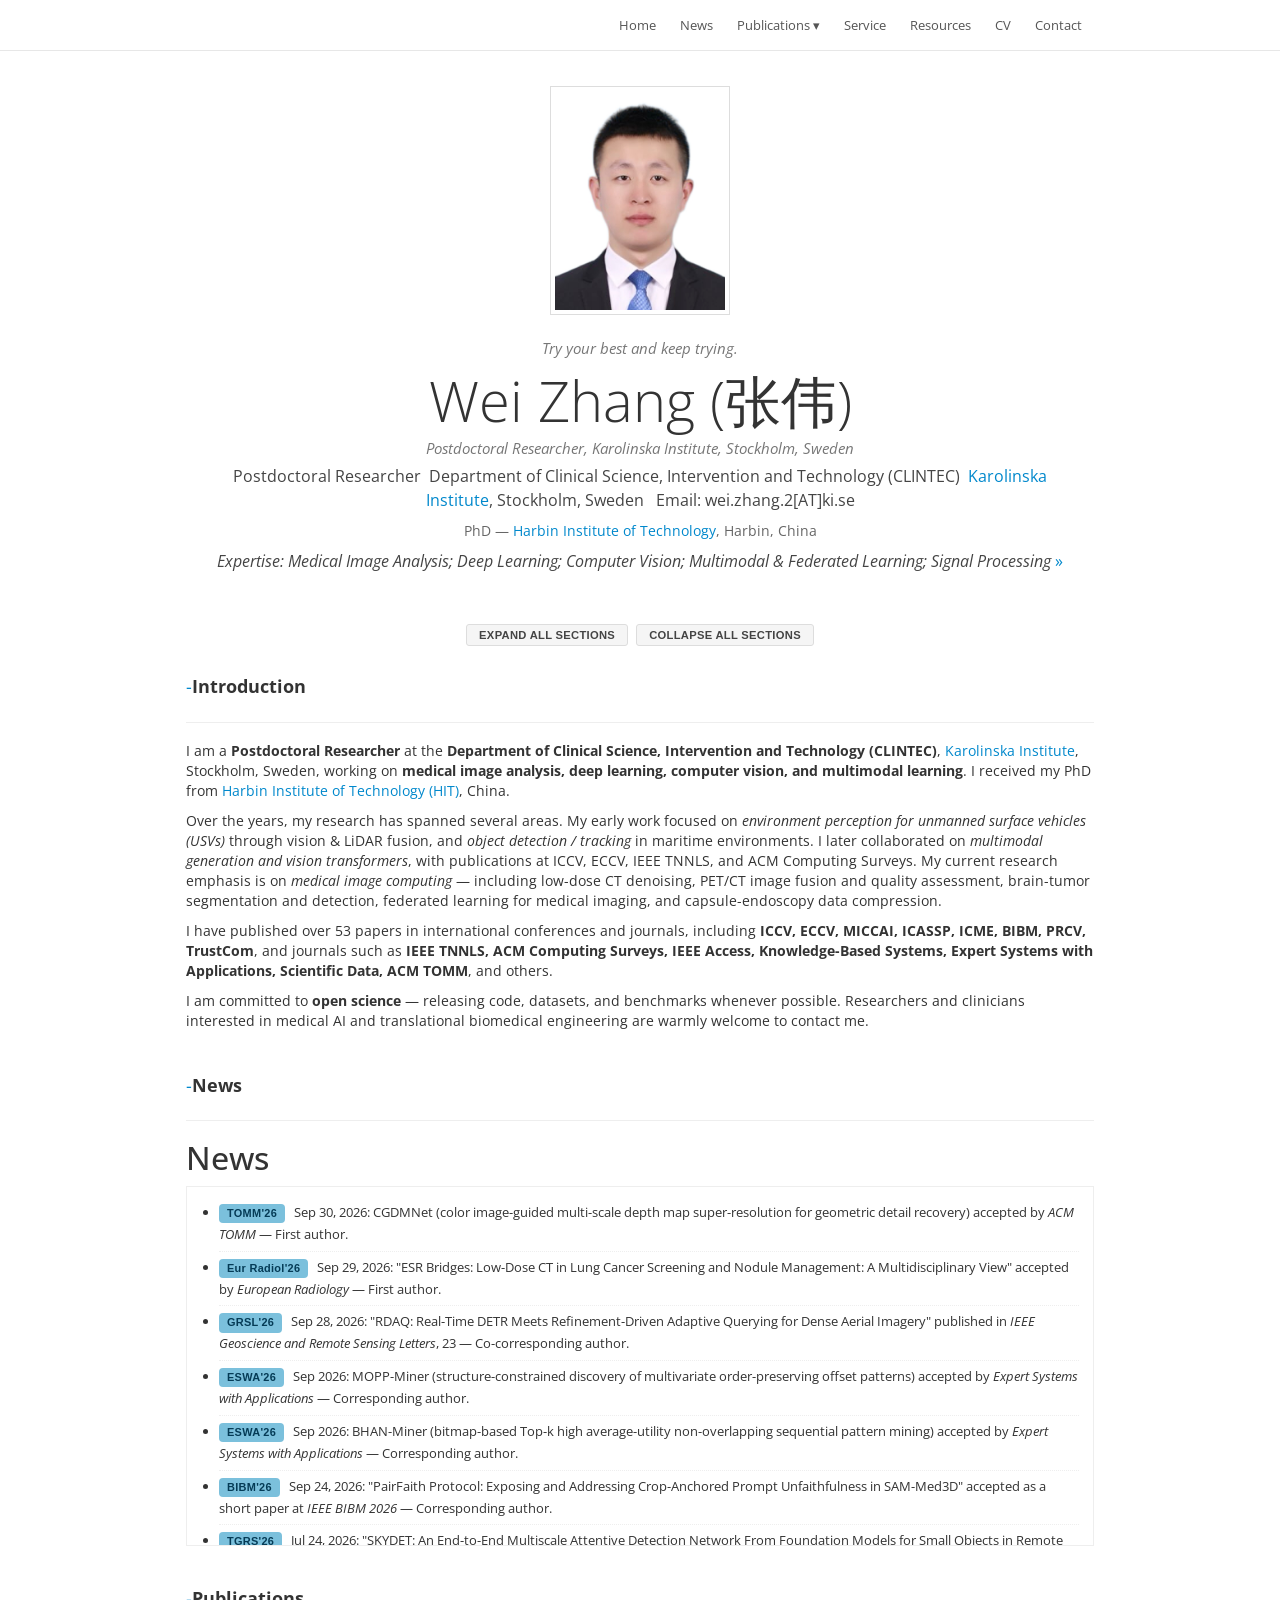
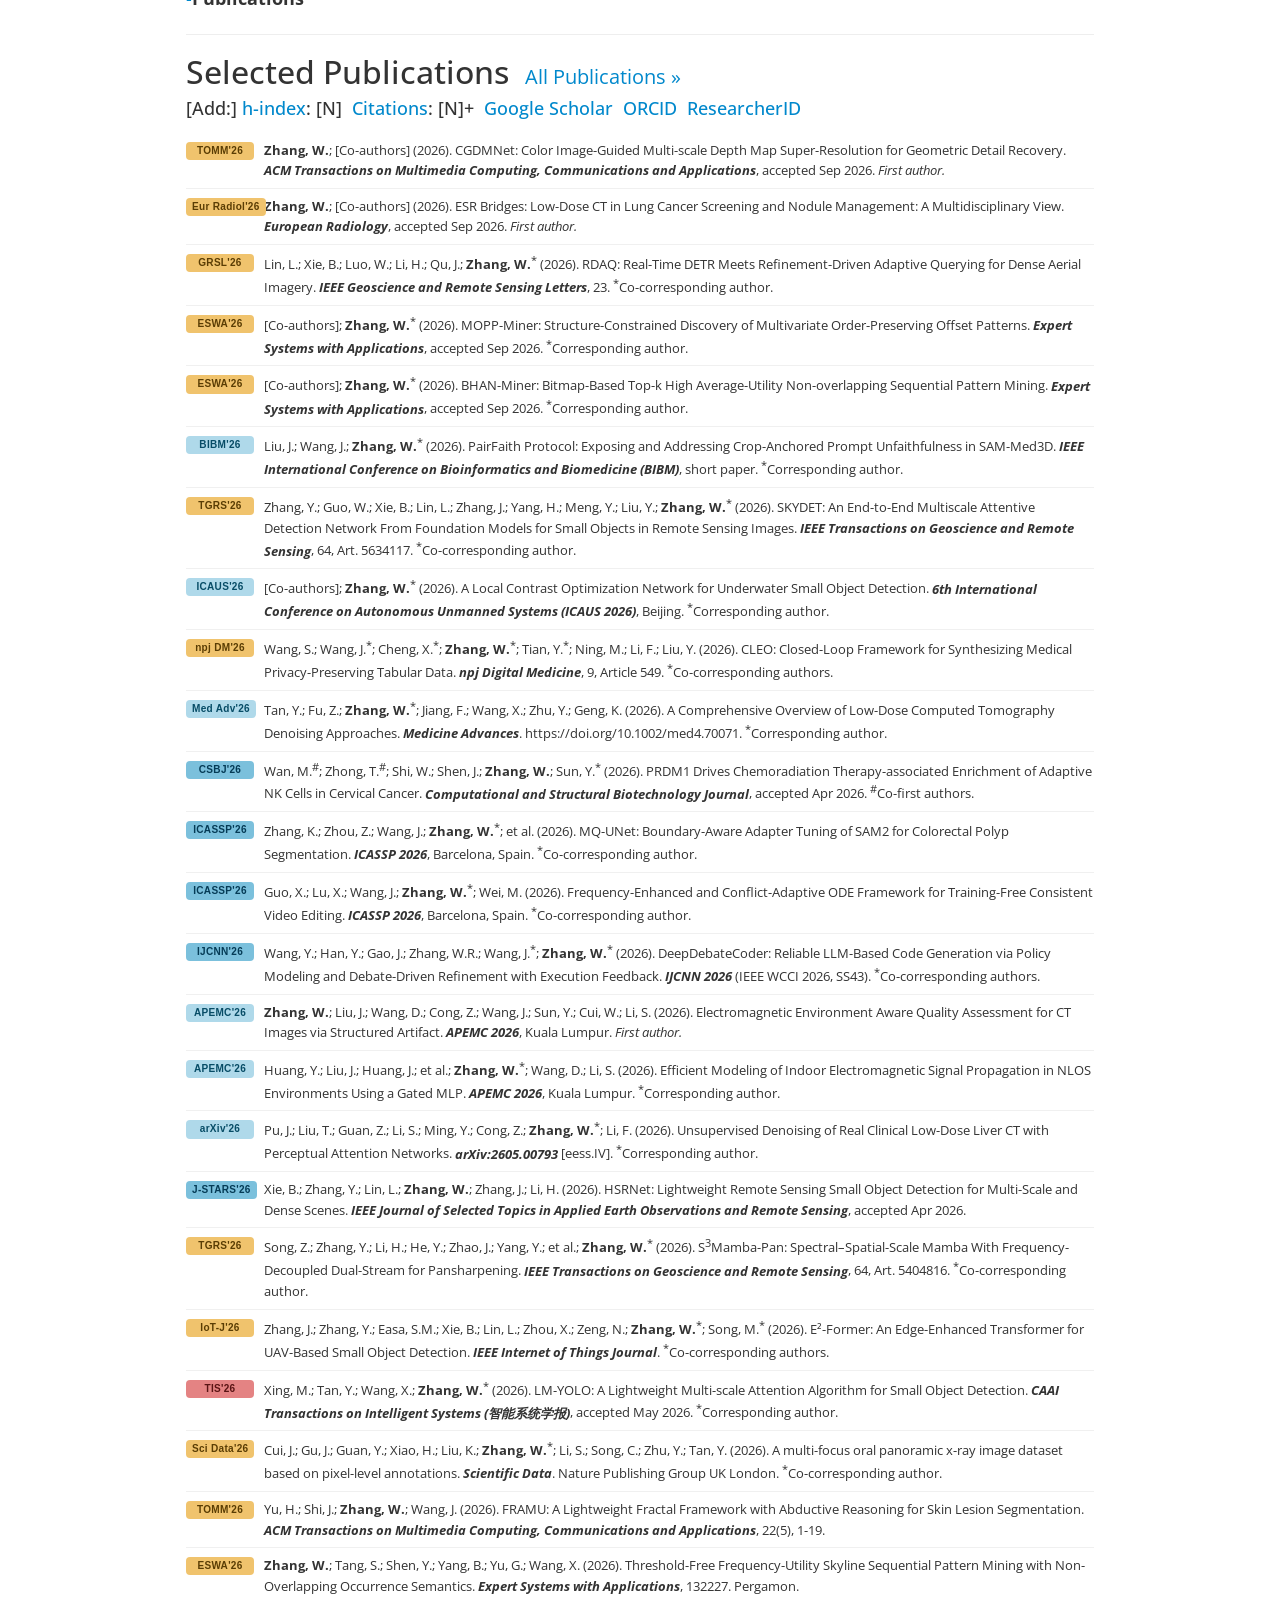
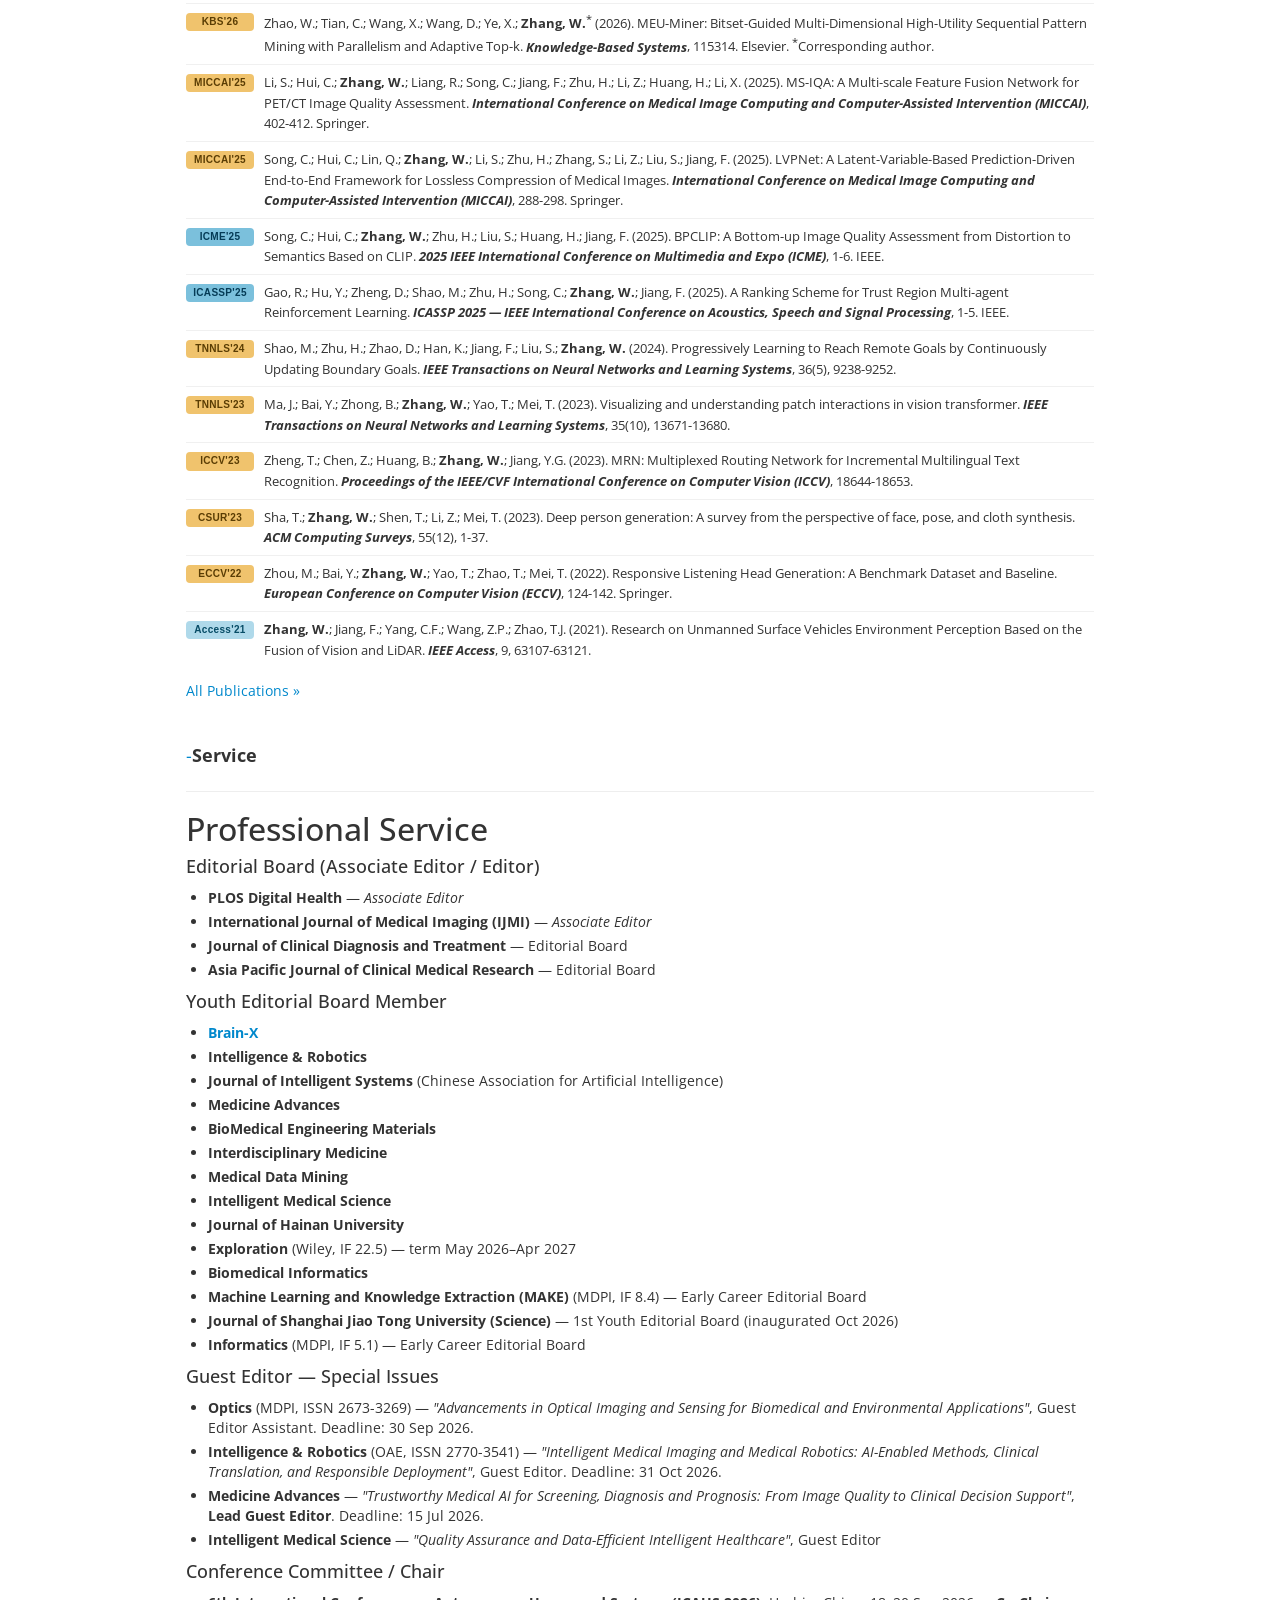
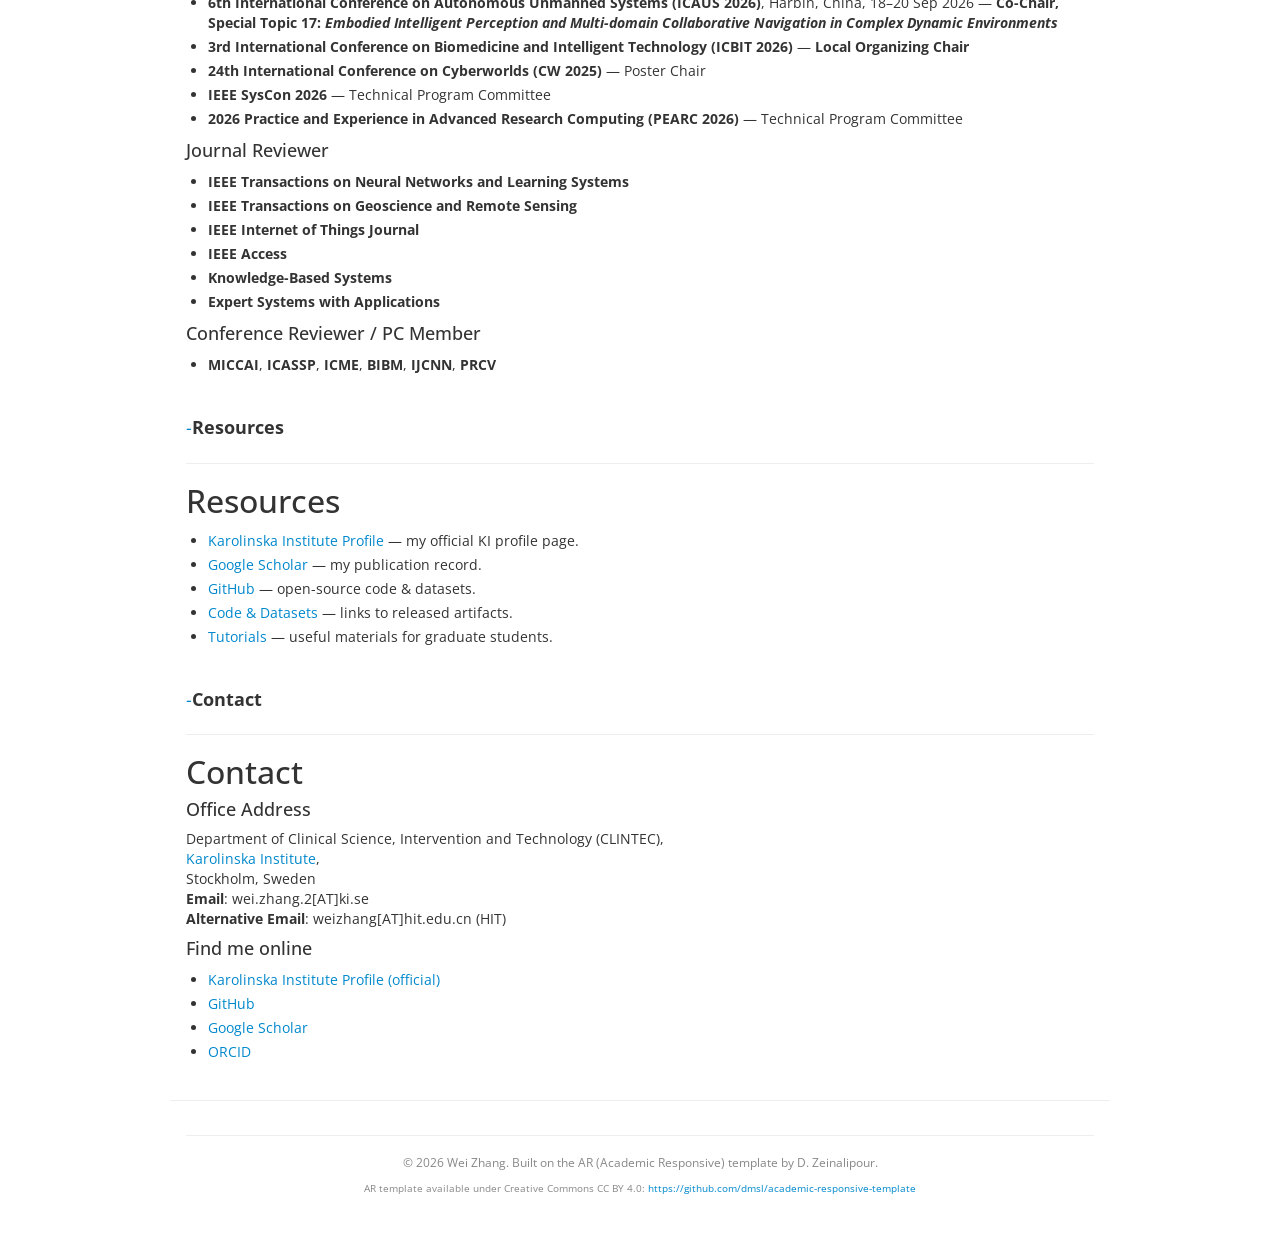
==== commit 31339925: "Add IEEE TGRS paper (SKYDET) to News and Publications Co-Authored-By: Claude Sonnet 5 <noreply@anthr" ====
--- a/index.html
+++ b/index.html
@@ -103,6 +103,7 @@
       <li><span class="tag tag-paper">ESWA'26</span> Sep 2026: MOPP-Miner (structure-constrained discovery of multivariate order-preserving offset patterns) accepted by <em>Expert Systems with Applications</em> &mdash; Corresponding author.</li>
       <li><span class="tag tag-paper">ESWA'26</span> Sep 2026: BHAN-Miner (bitmap-based Top-k high average-utility non-overlapping sequential pattern mining) accepted by <em>Expert Systems with Applications</em> &mdash; Corresponding author.</li>
       <li><span class="tag tag-paper">BIBM'26</span> Sep 24, 2026: "PairFaith Protocol: Exposing and Addressing Crop-Anchored Prompt Unfaithfulness in SAM-Med3D" accepted as a short paper at <em>IEEE BIBM 2026</em> &mdash; Corresponding author.</li>
+      <li><span class="tag tag-paper">TGRS'26</span> Jul 24, 2026: "SKYDET: An End-to-End Multiscale Attentive Detection Network From Foundation Models for Small Objects in Remote Sensing Images" published in <em>IEEE Transactions on Geoscience and Remote Sensing</em>, 64, Art. 5634117 &mdash; Co-corresponding author.</li>
       <li><span class="tag tag-paper">ICAUS'26</span> Jul 20, 2026: "A Local Contrast Optimization Network for Underwater Small Object Detection" accepted at <em>6th ICAUS 2026</em>, Beijing &mdash; Corresponding author.</li>
       <li><span class="tag tag-paper">npj DM'26</span> Jul 14, 2026: "CLEO: Closed-Loop Framework for Synthesizing Medical Privacy-Preserving Tabular Data" published in <em>npj Digital Medicine</em> (Nature Portfolio), 9, Article 549 &mdash; Co-corresponding author.</li>
       <li><span class="tag tag-paper">Med Adv'26</span> "A Comprehensive Overview of Low-Dose Computed Tomography Denoising Approaches" (review) accepted by <em>Medicine Advances</em>, DOI: 10.1002/med4.70071 &mdash; Corresponding author.</li>
@@ -185,6 +186,10 @@
         Liu, J.; Wang, J.; <b>Zhang, W.</b><sup>*</sup> (2026). PairFaith Protocol: Exposing and Addressing Crop-Anchored Prompt Unfaithfulness in SAM-Med3D. <strong><em>IEEE International Conference on Bioinformatics and Biomedicine (BIBM)</em></strong>, short paper. <sup>*</sup>Corresponding author.
         </li>
 
+        <li><span class="venue-tag v-top">TGRS'26</span>
+        Zhang, Y.; Guo, W.; Xie, B.; Lin, L.; Zhang, J.; Yang, H.; Meng, Y.; Liu, Y.; <b>Zhang, W.</b><sup>*</sup> (2026). SKYDET: An End-to-End Multiscale Attentive Detection Network From Foundation Models for Small Objects in Remote Sensing Images. <strong><em>IEEE Transactions on Geoscience and Remote Sensing</em></strong>, 64, Art. 5634117. <sup>*</sup>Co-corresponding author.
+        </li>
+
         <li><span class="venue-tag v-minor">ICAUS'26</span>
         [Co-authors]; <b>Zhang, W.</b><sup>*</sup> (2026). A Local Contrast Optimization Network for Underwater Small Object Detection. <strong><em>6th International Conference on Autonomous Unmanned Systems (ICAUS 2026)</em></strong>, Beijing. <sup>*</sup>Corresponding author.
         </li>
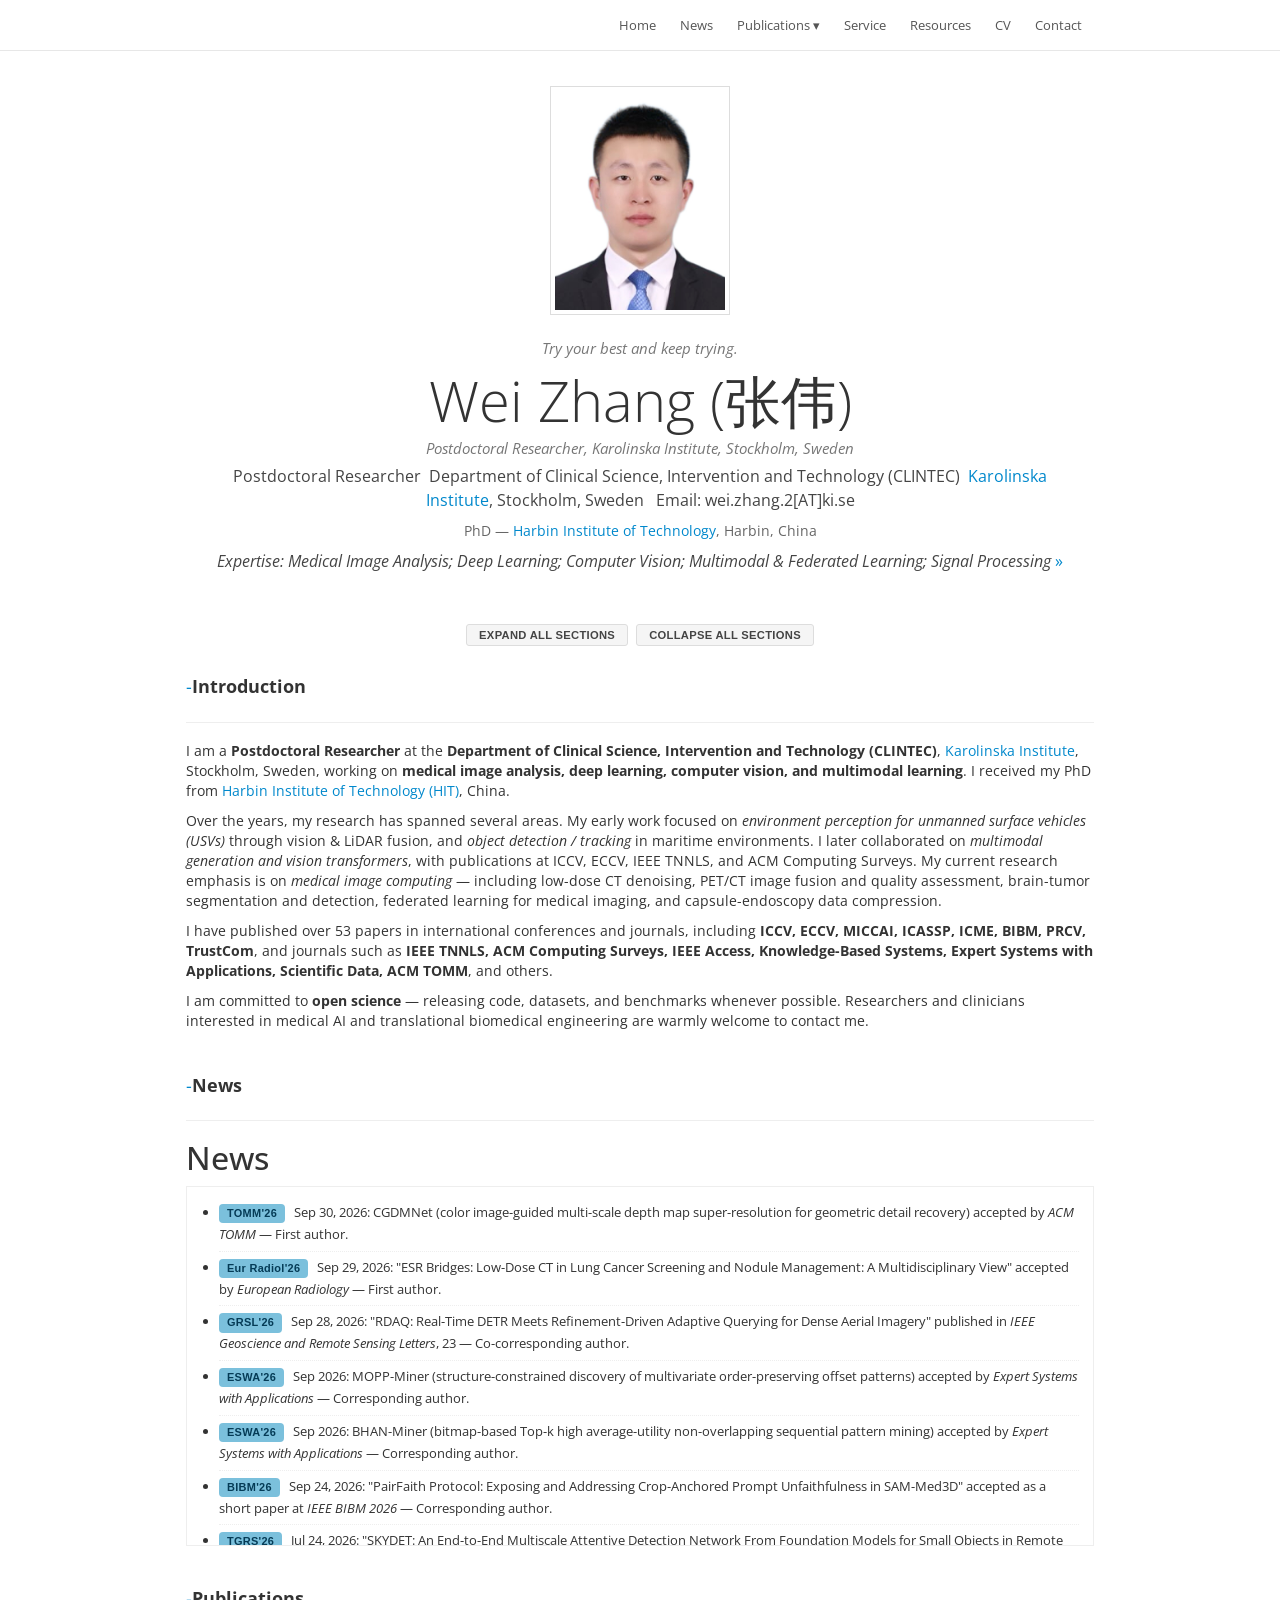
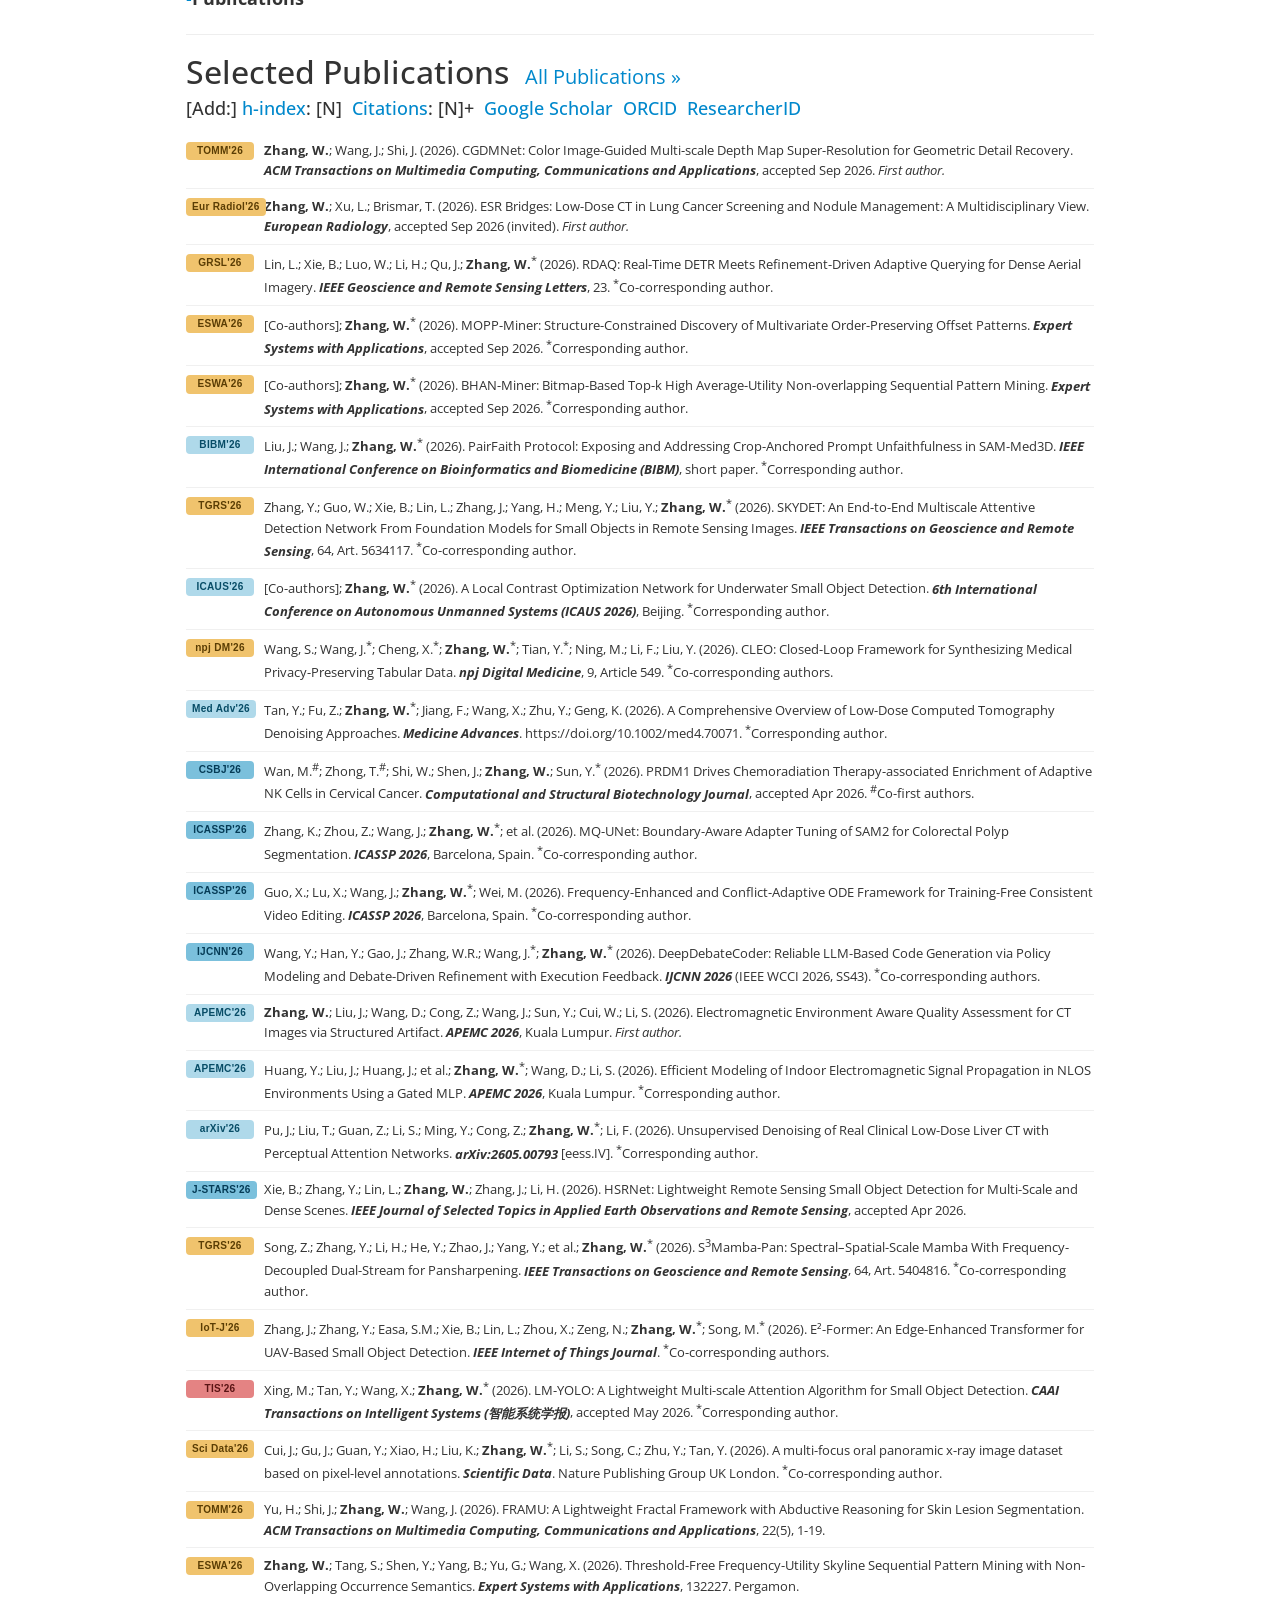
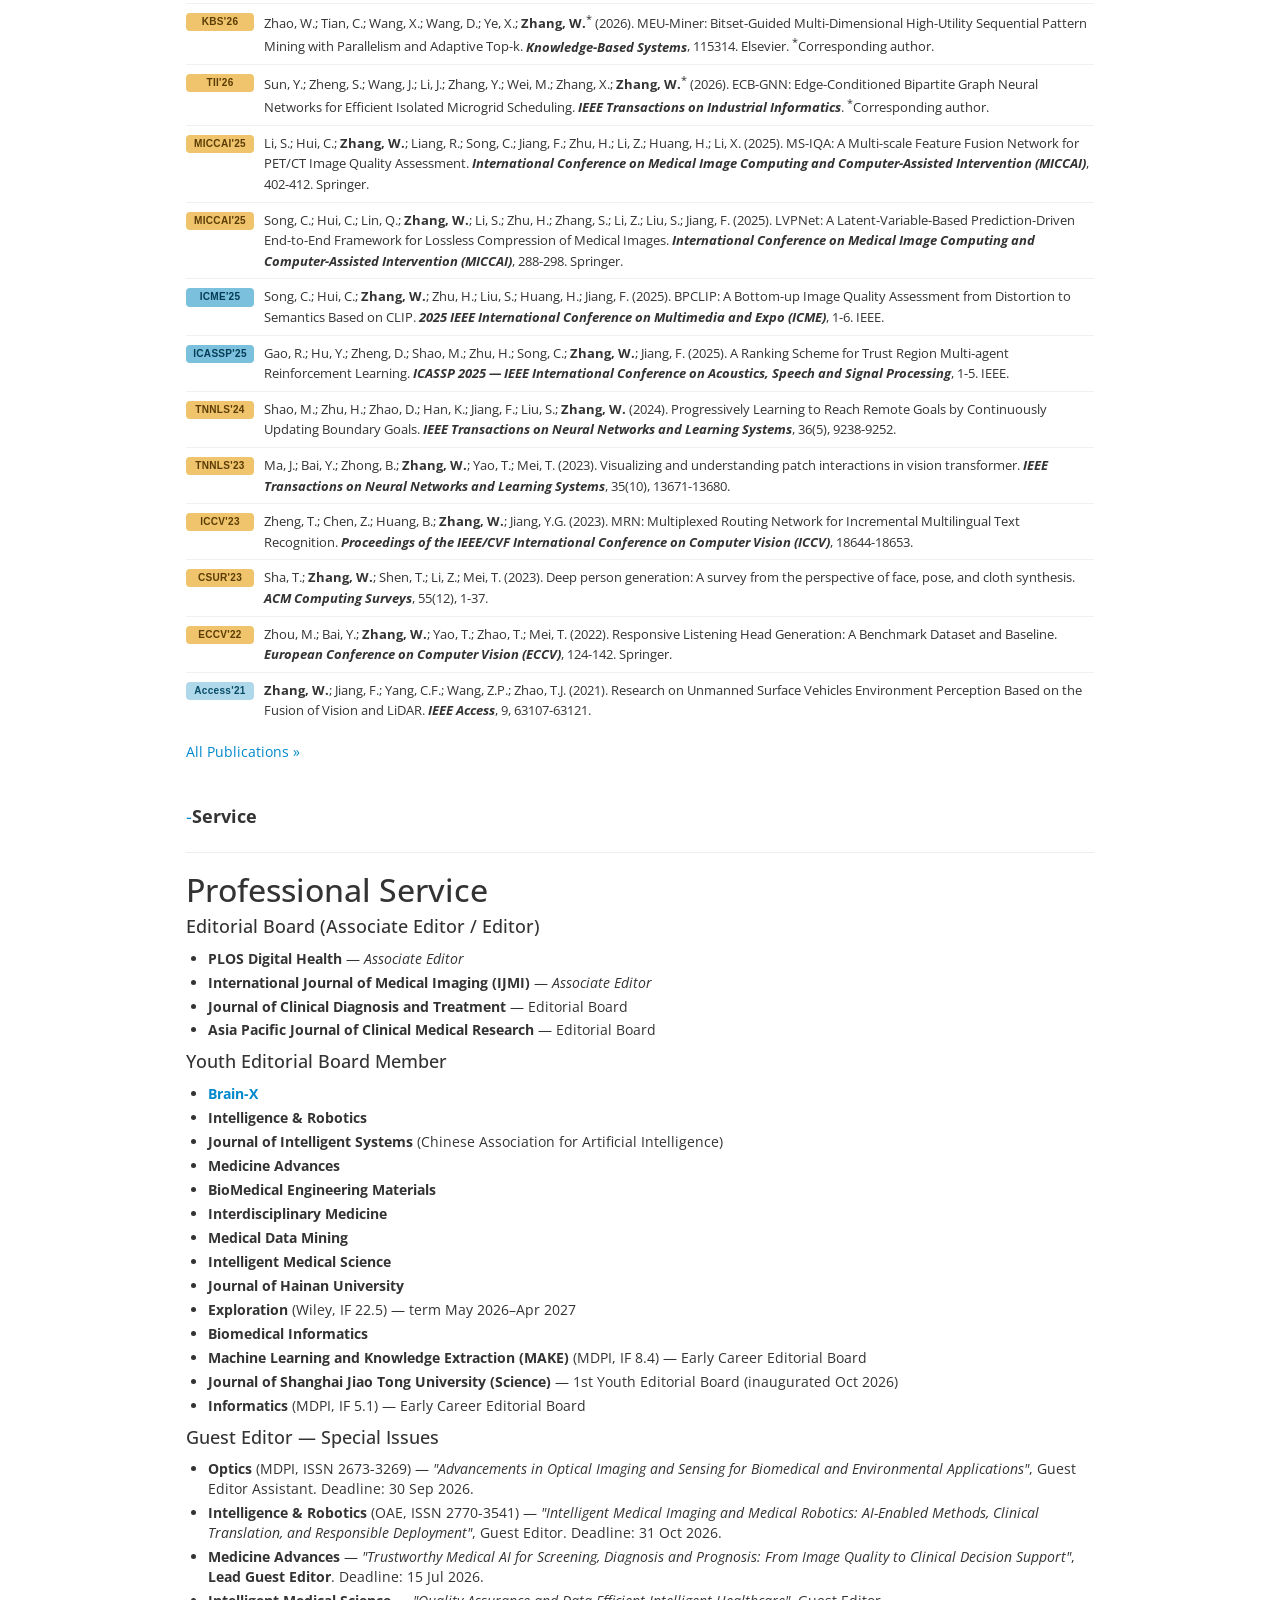
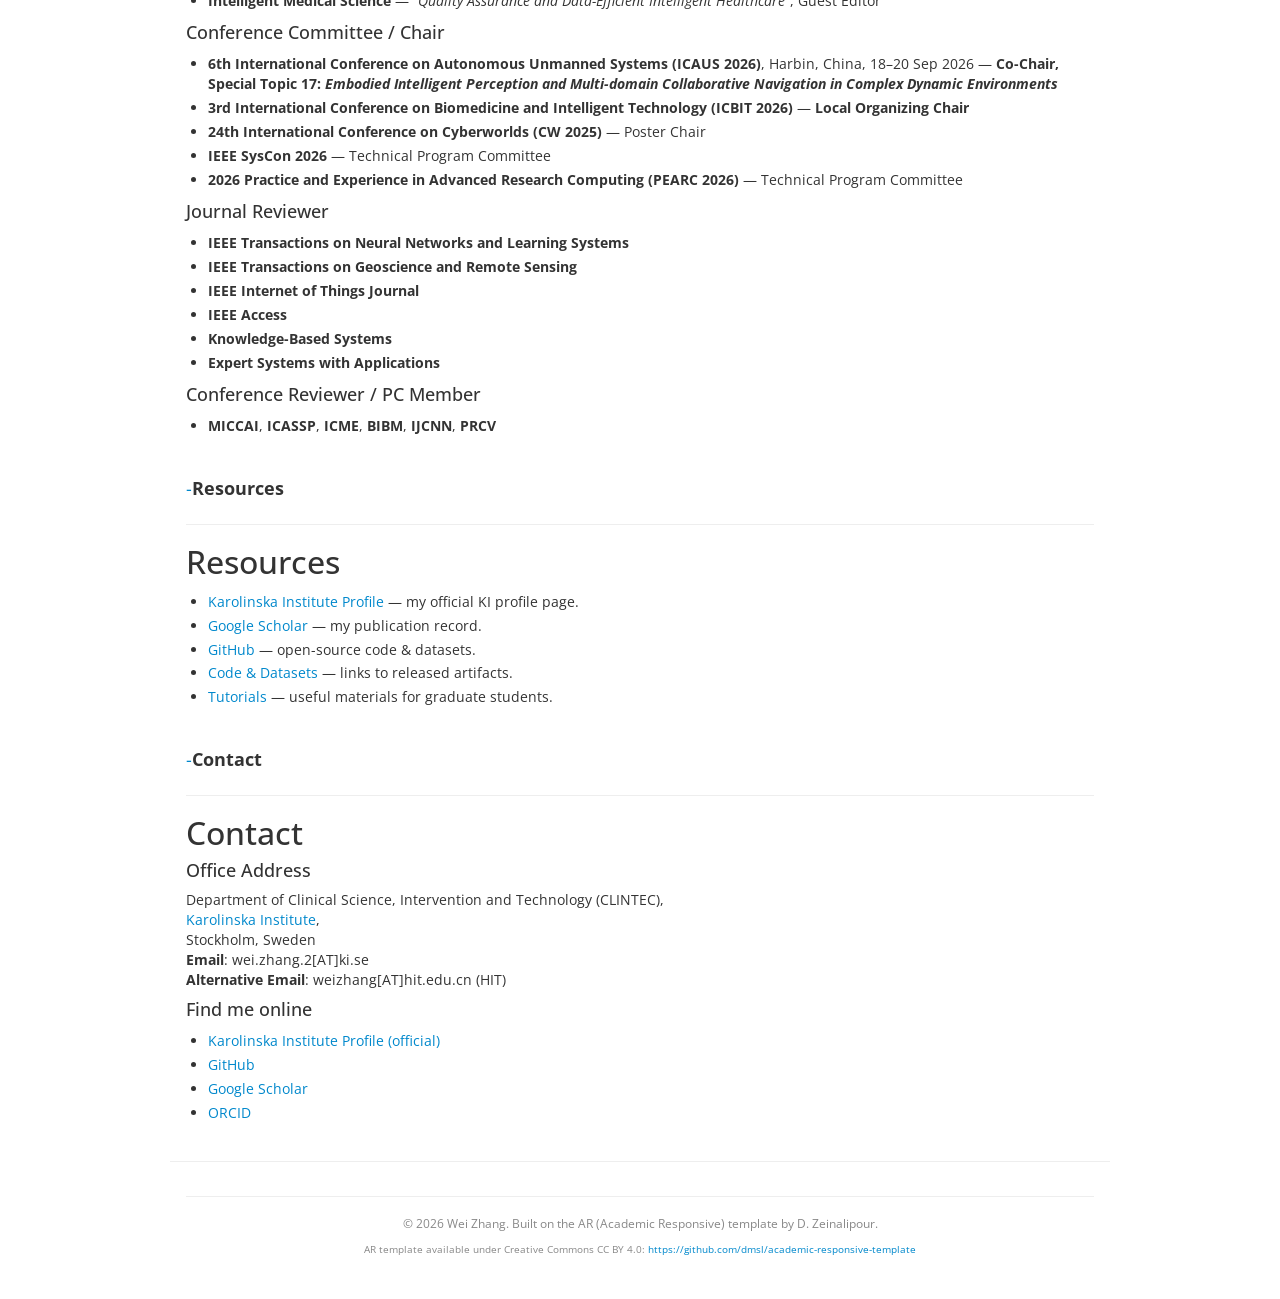
==== commit 90ad4145: "Add ECB-GNN (IEEE TII) to News/Publications; fill in CGDMNet and ESR Bridges author lists from CV Co" ====
--- a/index.html
+++ b/index.html
@@ -123,6 +123,7 @@
       <li><span class="tag tag-paper">TOMM'26</span> FRAMU (lightweight fractal framework for skin lesion segmentation) accepted by <em>ACM TOMM</em>.</li>
       <li><span class="tag tag-paper">ESWA'26</span> Threshold-free frequency-utility skyline sequential pattern mining accepted by <em>Expert Systems with Applications</em>.</li>
       <li><span class="tag tag-paper">KBS'26</span> MEU-Miner accepted by <em>Knowledge-Based Systems</em> &mdash; Corresponding author.</li>
+      <li><span class="tag tag-paper">TII'26</span> ECB-GNN (edge-conditioned bipartite graph neural networks for efficient isolated microgrid scheduling) accepted by <em>IEEE Transactions on Industrial Informatics</em> &mdash; Corresponding author.</li>
       <li><span class="tag tag-paper">BIBM'25</span> Nov 2025: Four papers accepted by IEEE BIBM (CMC-GAN, YOLO-DCS, MARS-Net, GAN-based LDCT denoising).</li>
       <li><span class="tag tag-paper">MICCAI'25</span> Jul 2025: Two papers accepted by MICCAI (LVPNet, MS-IQA).</li>
       <li><span class="tag tag-paper">ICME'25</span> Jun 2025: BPCLIP paper accepted by IEEE ICME.</li>
@@ -163,11 +164,11 @@
     </h4>
     <ul class="pub-list">
         <li><span class="venue-tag v-top">TOMM'26</span>
-        <b>Zhang, W.</b>; [Co-authors] (2026). CGDMNet: Color Image-Guided Multi-scale Depth Map Super-Resolution for Geometric Detail Recovery. <strong><em>ACM Transactions on Multimedia Computing, Communications and Applications</em></strong>, accepted Sep 2026. <em>First author.</em>
+        <b>Zhang, W.</b>; Wang, J.; Shi, J. (2026). CGDMNet: Color Image-Guided Multi-scale Depth Map Super-Resolution for Geometric Detail Recovery. <strong><em>ACM Transactions on Multimedia Computing, Communications and Applications</em></strong>, accepted Sep 2026. <em>First author.</em>
         </li>
 
         <li><span class="venue-tag v-top">Eur Radiol'26</span>
-        <b>Zhang, W.</b>; [Co-authors] (2026). ESR Bridges: Low-Dose CT in Lung Cancer Screening and Nodule Management: A Multidisciplinary View. <strong><em>European Radiology</em></strong>, accepted Sep 2026. <em>First author.</em>
+        <b>Zhang, W.</b>; Xu, L.; Brismar, T. (2026). ESR Bridges: Low-Dose CT in Lung Cancer Screening and Nodule Management: A Multidisciplinary View. <strong><em>European Radiology</em></strong>, accepted Sep 2026 (invited). <em>First author.</em>
         </li>
 
         <li><span class="venue-tag v-top">GRSL'26</span>
@@ -260,6 +261,10 @@
 
         <li><span class="venue-tag v-top">KBS'26</span>
         Zhao, W.; Tian, C.; Wang, X.; Wang, D.; Ye, X.; <b>Zhang, W.</b><sup>*</sup> (2026). MEU-Miner: Bitset-Guided Multi-Dimensional High-Utility Sequential Pattern Mining with Parallelism and Adaptive Top-k. <strong><em>Knowledge-Based Systems</em></strong>, 115314. Elsevier. <sup>*</sup>Corresponding author.
+        </li>
+
+        <li><span class="venue-tag v-top">TII'26</span>
+        Sun, Y.; Zheng, S.; Wang, J.; Li, J.; Zhang, Y.; Wei, M.; Zhang, X.; <b>Zhang, W.</b><sup>*</sup> (2026). ECB-GNN: Edge-Conditioned Bipartite Graph Neural Networks for Efficient Isolated Microgrid Scheduling. <strong><em>IEEE Transactions on Industrial Informatics</em></strong>. <sup>*</sup>Corresponding author.
         </li>
 
         <li><span class="venue-tag v-top">MICCAI'25</span>
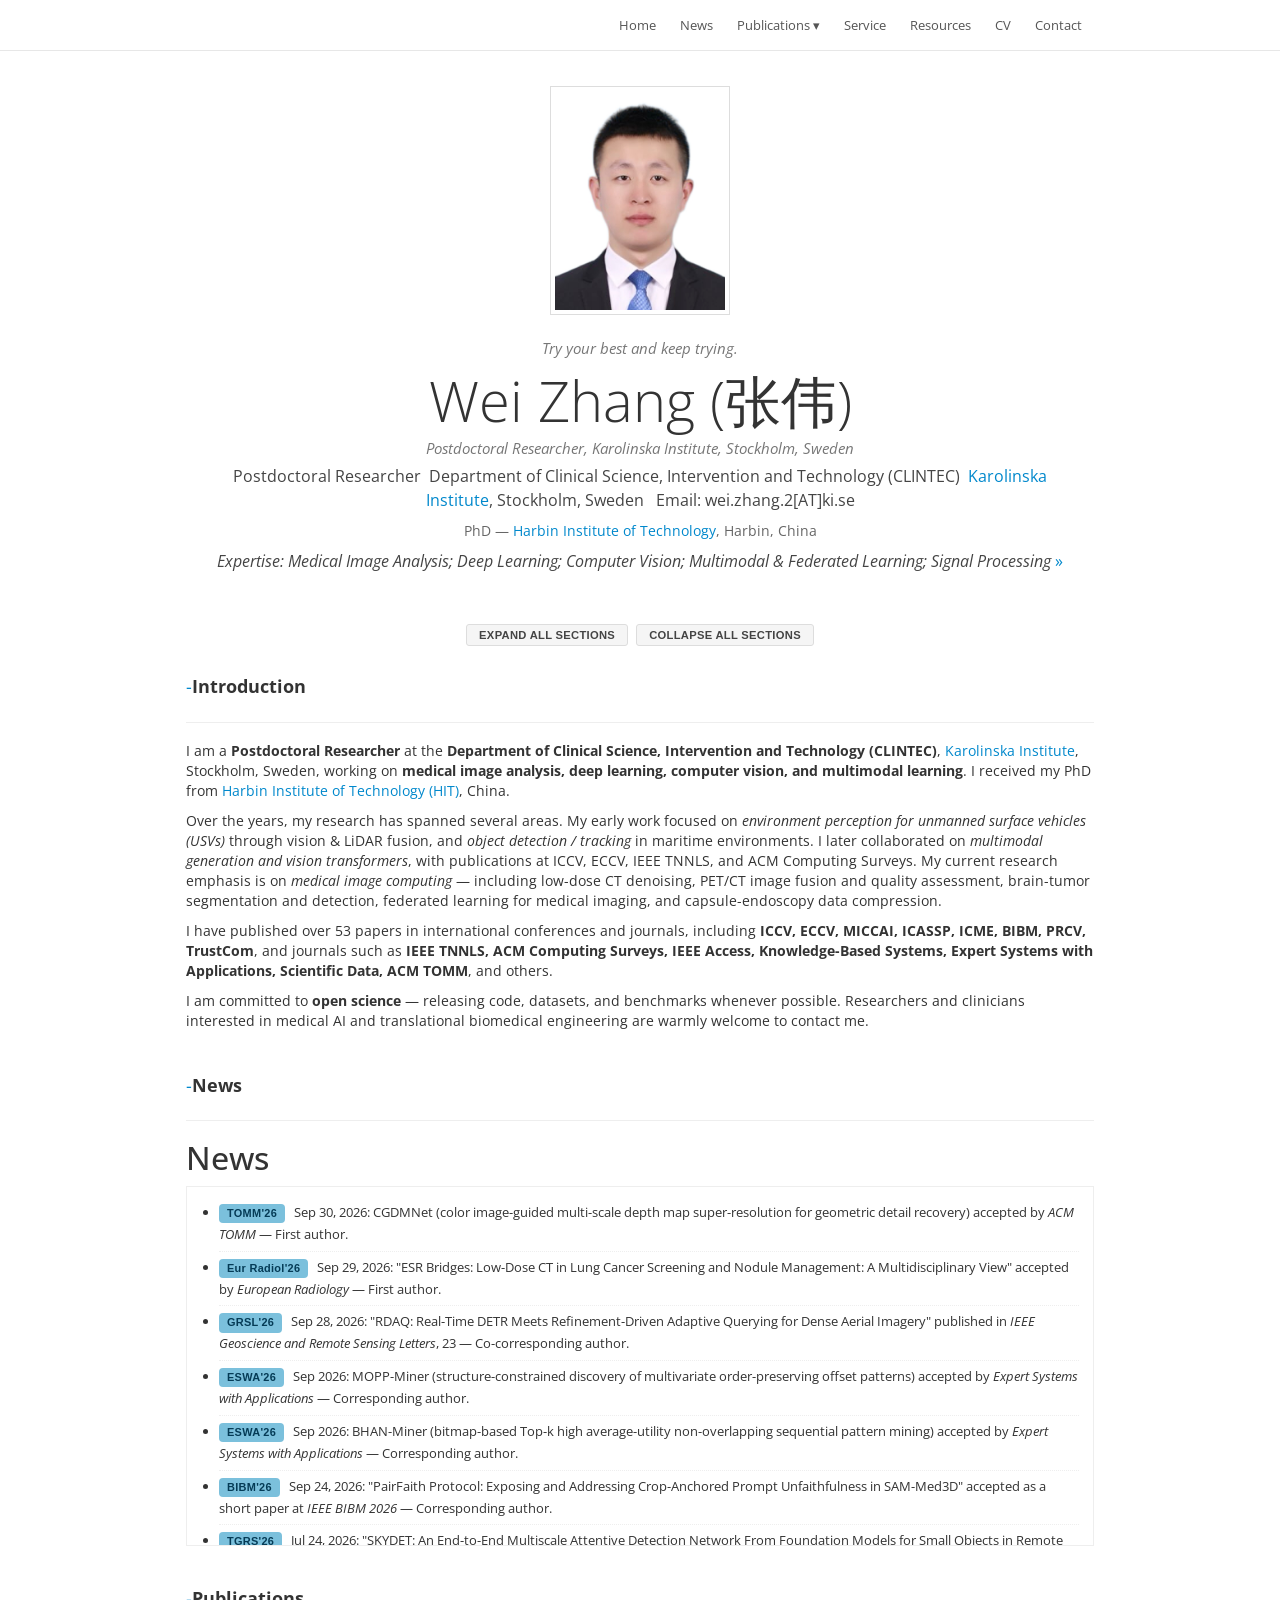
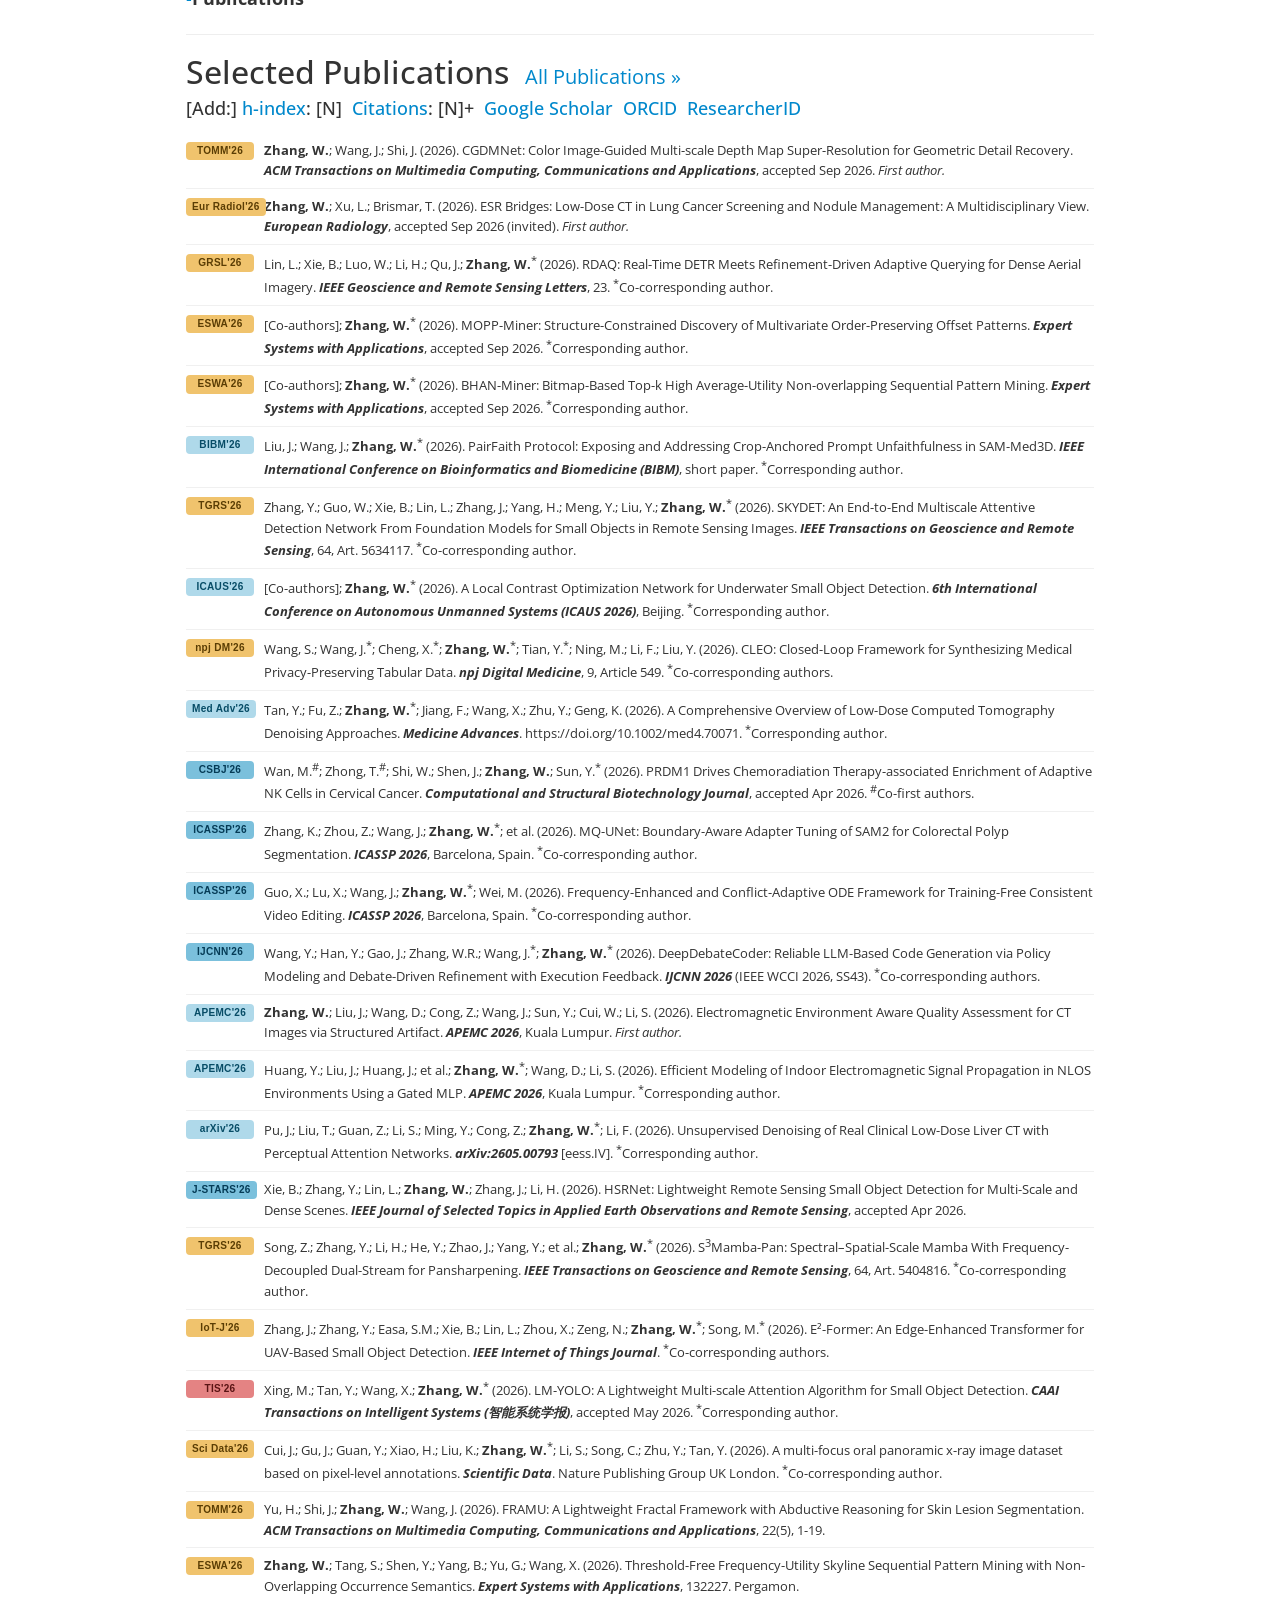
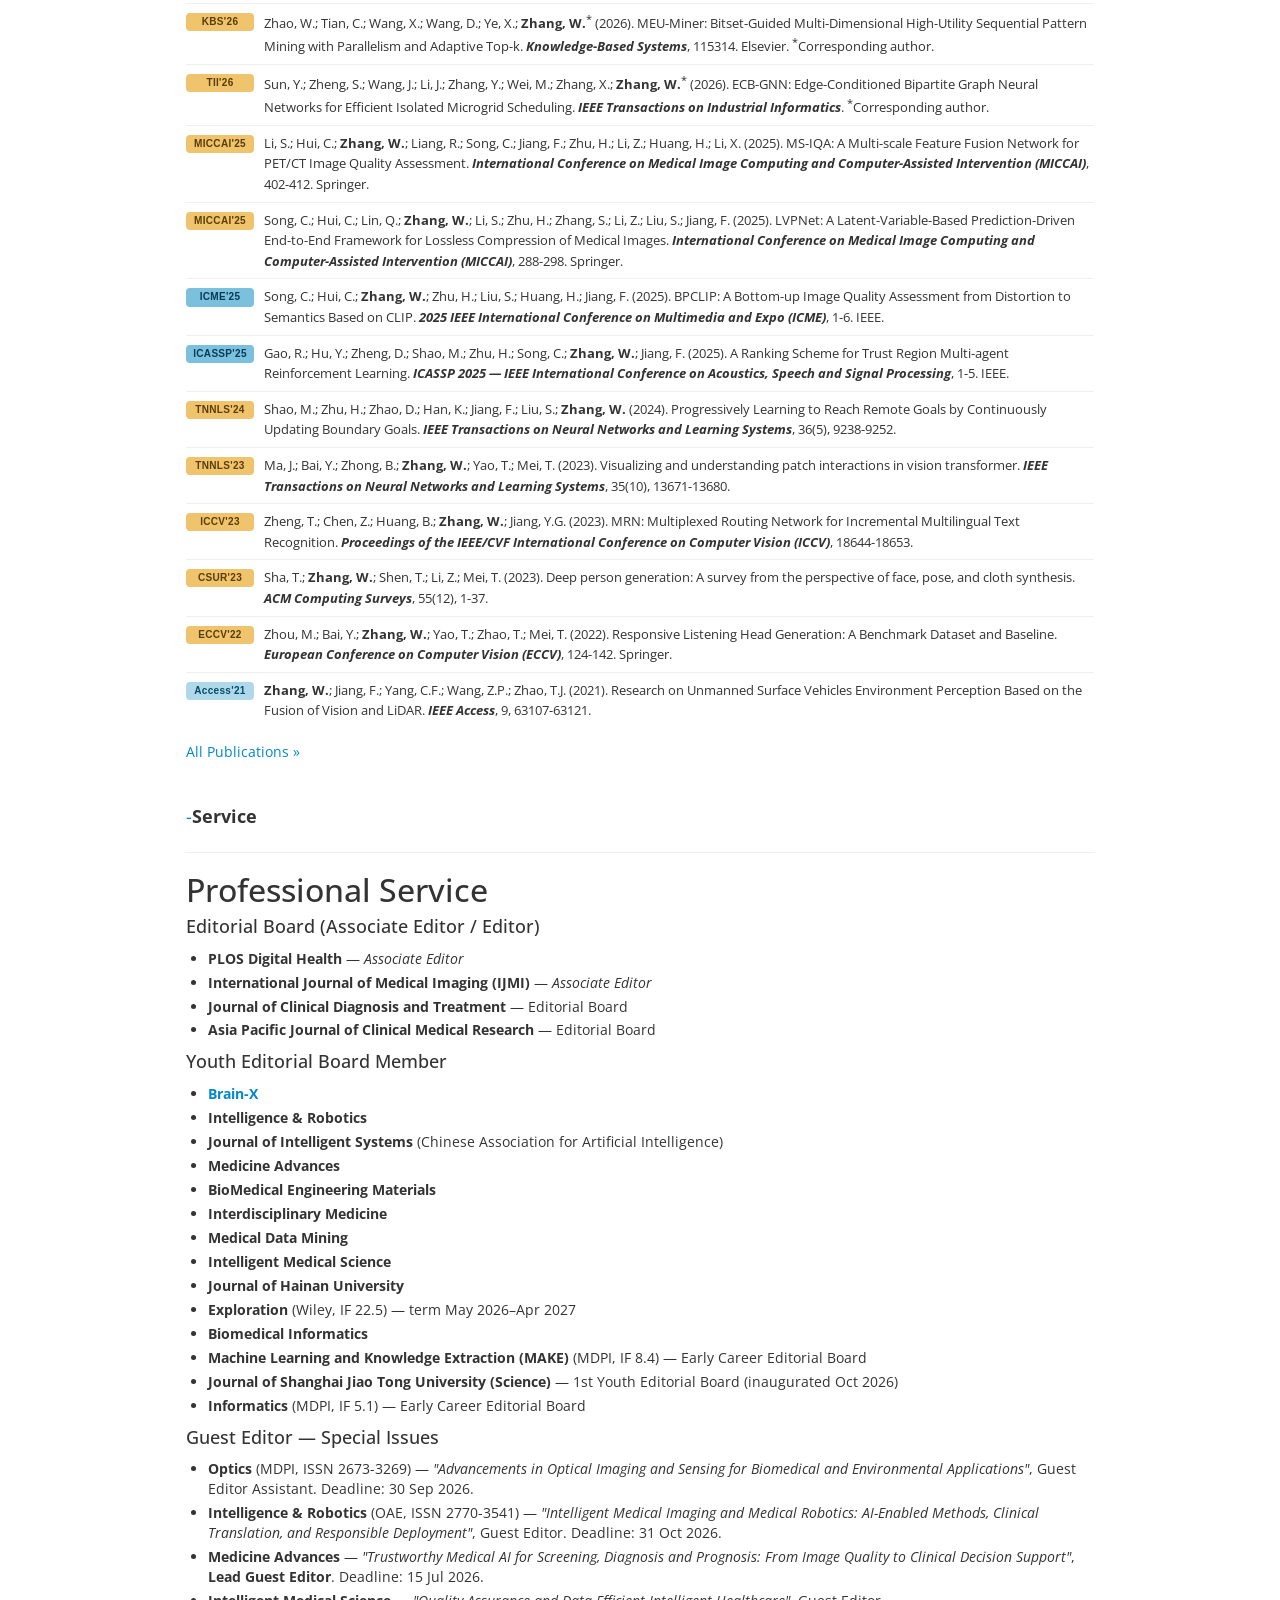
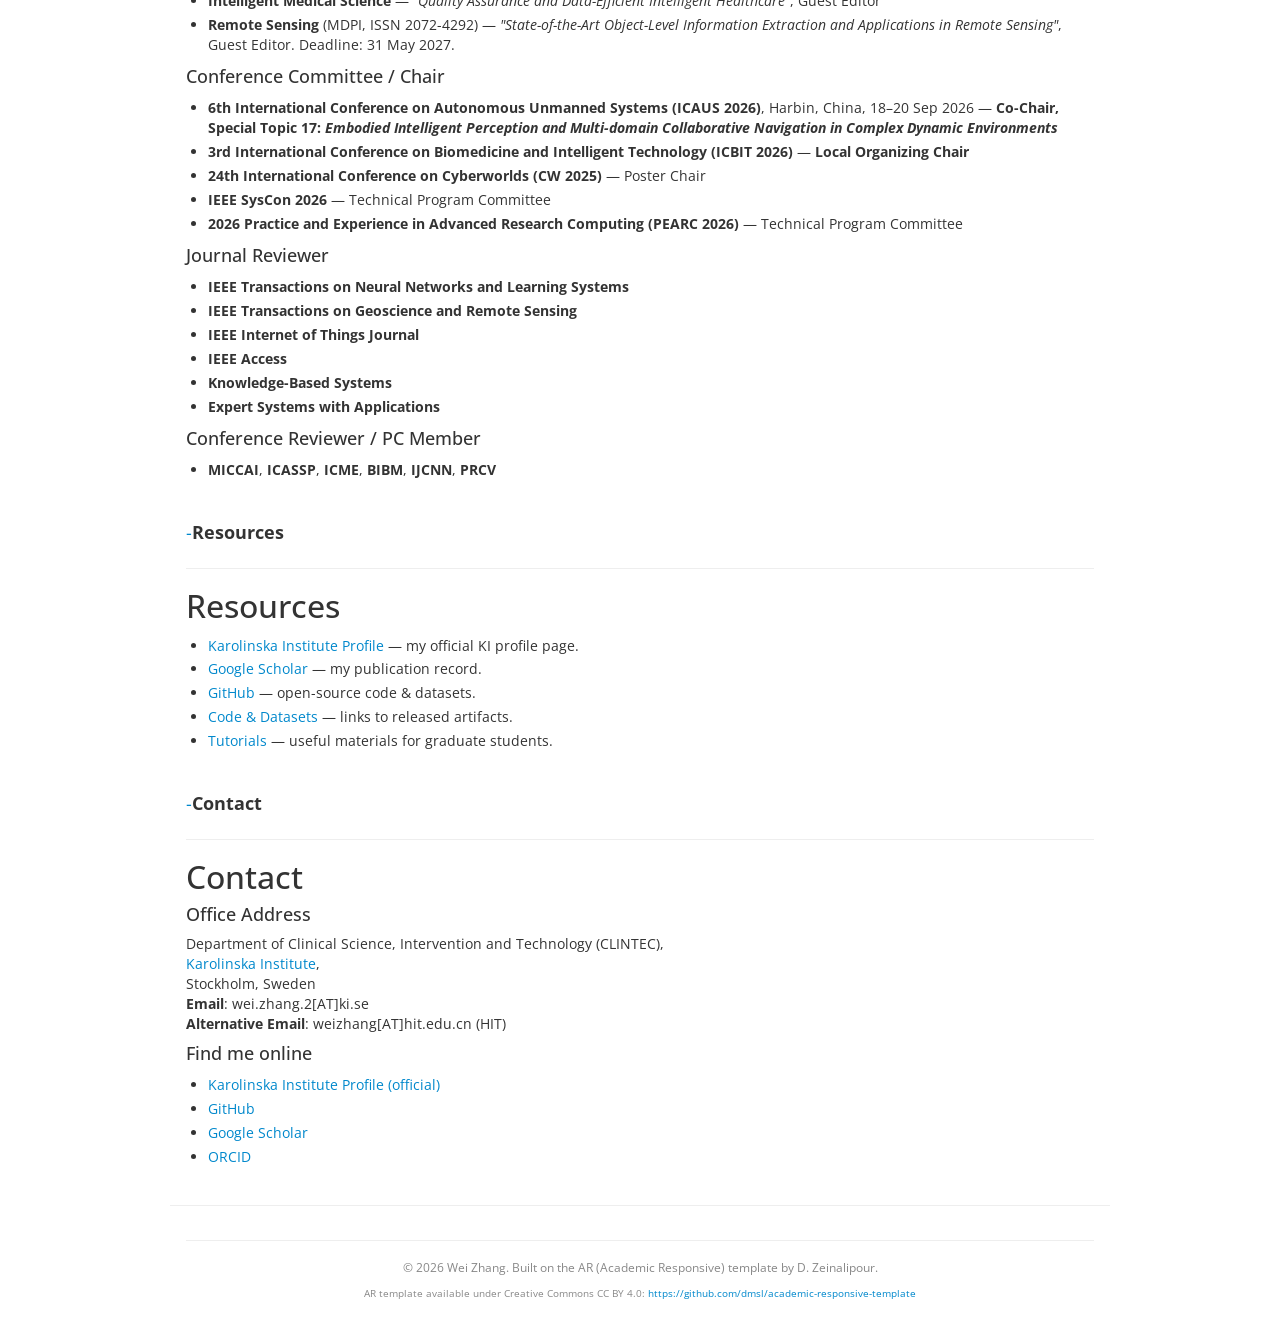
==== commit 64d96d7a: "Add MDPI Remote Sensing special issue (Guest Editor) to Service section Co-Authored-By: Claude Sonne" ====
--- a/index.html
+++ b/index.html
@@ -349,6 +349,7 @@
       <li><strong>Intelligence &amp; Robotics</strong> (OAE, ISSN 2770-3541) &mdash; <em>"Intelligent Medical Imaging and Medical Robotics: AI-Enabled Methods, Clinical Translation, and Responsible Deployment"</em>, Guest Editor. Deadline: 31 Oct 2026.</li>
       <li><strong>Medicine Advances</strong> &mdash; <em>"Trustworthy Medical AI for Screening, Diagnosis and Prognosis: From Image Quality to Clinical Decision Support"</em>, <b>Lead Guest Editor</b>. Deadline: 15 Jul 2026.</li>
       <li><strong>Intelligent Medical Science</strong> &mdash; <em>"Quality Assurance and Data-Efficient Intelligent Healthcare"</em>, Guest Editor</li>
+      <li><strong>Remote Sensing</strong> (MDPI, ISSN 2072-4292) &mdash; <em>"State-of-the-Art Object-Level Information Extraction and Applications in Remote Sensing"</em>, Guest Editor. Deadline: 31 May 2027.</li>
     </ul>
 
     <h4>Conference Committee / Chair</h4>
